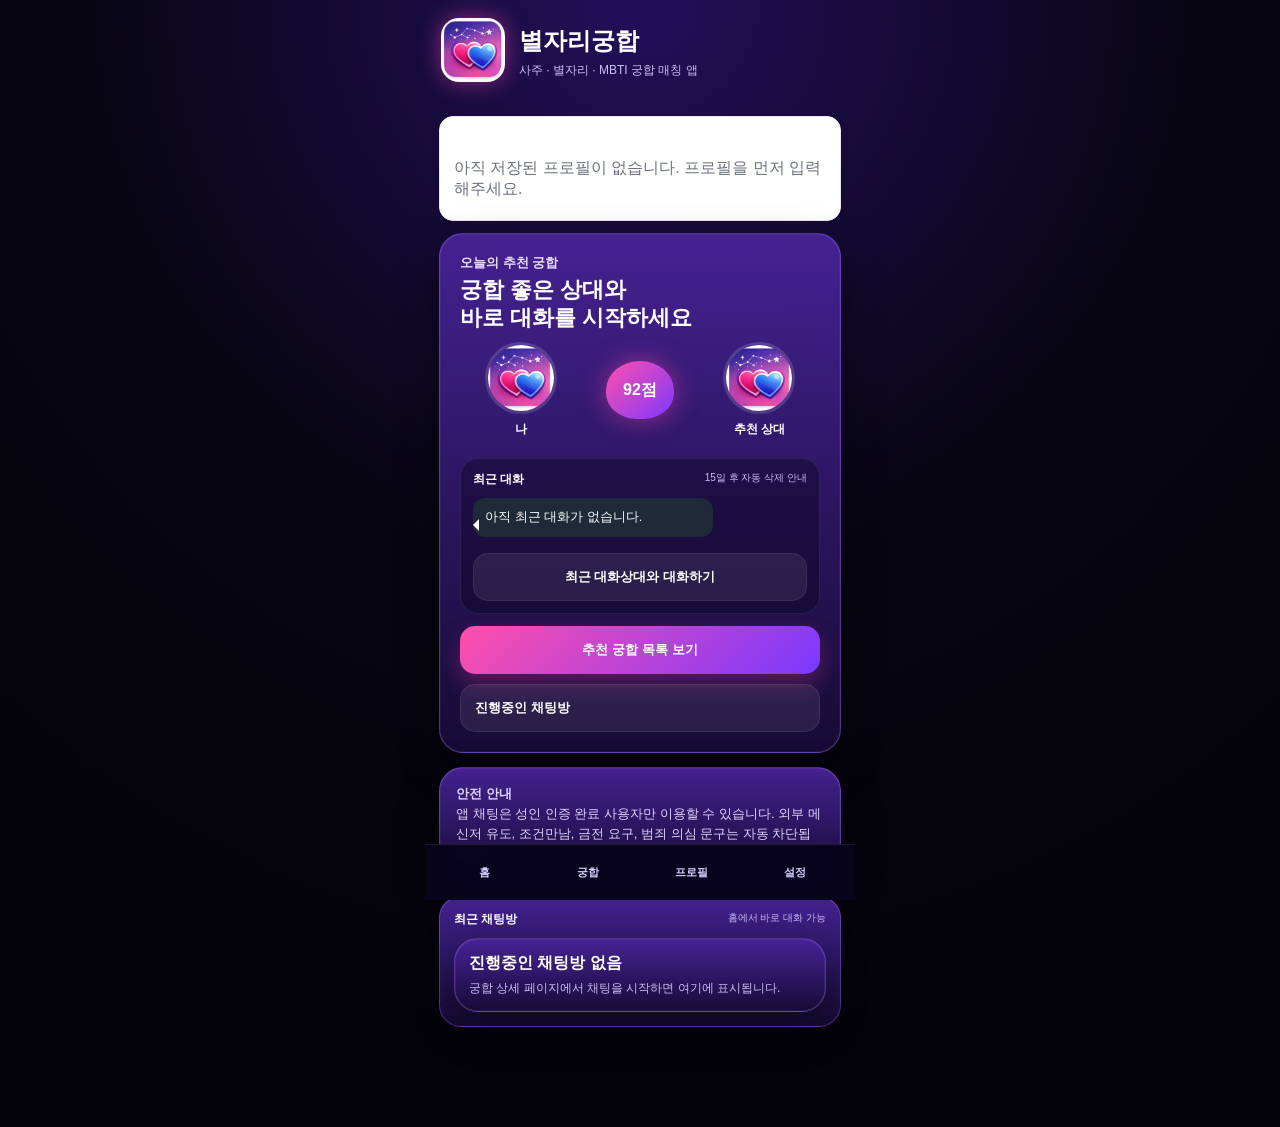
==== index.html @ fe4f505b "Update index.html" ====
<!DOCTYPE html>
<html lang="ko">
<head>
  <meta charset="UTF-8" />
  <meta name="viewport" content="width=device-width, initial-scale=1, viewport-fit=cover" />
  <title>별자리궁합 · 사주팔자궁합 · MBTI 궁합 매칭앱</title>
  <link rel="stylesheet" href="./style.css" />
</head>

<body>
  <div id="app">

    <!-- 01. 상단 -->
    <header class="app-header">
      <div class="brand-row">
        <div class="app-icon">
          <img src="./assets/app-icon.png" alt="앱 아이콘" />
        </div>
        <div>
          <h1>별자리궁합</h1>
          <p>사주 · 별자리 · MBTI 궁합 매칭 앱</p>
        </div>
      </div>
    </header>

    <!-- 02. 홈 화면 -->
<main class="screen active" id="screen-home">
  <section class="home-card home-chat-combo">
    <div class="home-title-row">
      <div>
        <p class="mini-title left">오늘의 추천 궁합</p>
        <h2>궁합 좋은 상대와<br>바로 대화를 시작하세요</h2>
      </div>
     
    </div>

    <div class="best-match">
      <div class="profile-small">
        <img src="./assets/profile-man.png" alt="내 프로필" />
        <span>나</span>
      </div>
      <div class="heart-score"><span>92점</span></div>
      <div class="profile-small">
        <img src="./assets/profile-woman.png" alt="상대 프로필" />
        <span>추천 상대</span>
      </div>
    </div>

<div class="home-quick-chat">
  <div class="chat-preview-head">
    <strong>최근 대화</strong>
    <span>15일 후 자동 삭제 안내</span>
  </div>

  <div id="homeRecentChat">
    <div class="chat-bubble other">아직 최근 대화가 없습니다.</div>
  </div>

  <button class="sub-btn" onclick="openRecentChatFromHome()">
    최근 대화상대와 대화하기
  </button>
</div>

    <button class="primary-btn" onclick="goScreen('matches')">추천 궁합 목록 보기</button>
    <button class="sub-btn" onclick="goScreen('chatList')">진행중인 채팅방</button>
  </section>

  <section class="notice-card">
    <strong>안전 안내</strong>
    <p>
      앱 채팅은 성인 인증 완료 사용자만 이용할 수 있습니다.
      외부 메신저 유도, 조건만남, 금전 요구, 범죄 의심 문구는 자동 차단됩니다.
    </p>
  </section>
<section class="home-chat-list">
  <div class="chat-preview-head">
    <strong>최근 채팅방</strong>
    <span>홈에서 바로 대화 가능</span>
  </div>

  <div id="homeChatRoomList">
    <div class="match-card">
      <h3>진행중인 채팅방 없음</h3>
      <p>궁합 상세 페이지에서 채팅을 시작하면 여기에 표시됩니다.</p>
    </div>
  </div>
</section>
</main>

    <!-- 03. 추천 궁합 목록 -->
    <main class="screen" id="screen-matches">
      <div class="screen-title">
        <h2>추천 궁합 목록</h2>
        <p>50점 이상만 프로필 열람 및 채팅 연결이 가능합니다.</p>
      </div>

      <div class="filter-tabs">
        <button class="tab active">전체</button>
        <button class="tab">50점 이상</button>
        <button class="tab">접속중</button>
      </div>

      <section id="matchList" class="match-list"></section>
    </main>

    <!-- 04. 궁합 상세 -->
    <main class="screen" id="screen-detail">
      <div class="detail-top">
        <button class="back-btn" onclick="goScreen('matches')">‹</button>
        <h2>궁합 상세 페이지</h2>
      </div>

      <section class="detail-card">
        <div class="detail-users">
          <div>
            <img src="./assets/profile-man.png" alt="나" />
            <span>나</span>
          </div>

          <div class="big-heart">
            <strong id="detailTotalScore">82점</strong>
          </div>

          <div>
            <img src="./assets/profile-woman.png" alt="상대" />
            <span id="detailPartnerName">지우</span>
          </div>
        </div>

        <div class="score-box">
          <h3>종합 궁합 점수</h3>
          <p><strong id="detailGrade">좋은 궁합</strong></p>
          <p id="detailReason">
            사주, MBTI, 별자리 궁합을 종합하여 계산한 결과입니다.
          </p>
        </div>

        <div class="score-bars">
  <div class="bar-item">
    <div class="bar-label">사주 궁합</div>
    <div class="bar-bg">
      <div id="barSaju" class="bar-fill"></div>
    </div>
    <div id="detailSajuScore" class="bar-score"></div>
  </div>

  <div class="bar-item">
    <div class="bar-label">MBTI 궁합</div>
    <div class="bar-bg">
      <div id="barMbti" class="bar-fill"></div>
    </div>
    <div id="detailMbtiScore" class="bar-score"></div>
  </div>

  <div class="bar-item">
    <div class="bar-label">별자리 궁합</div>
    <div class="bar-bg">
      <div id="barStar" class="bar-fill"></div>
    </div>
    <div id="detailStarScore" class="bar-score"></div>
  </div>
</div>

        <div class="analysis-card">
          <h3>사주 세부 흐름</h3>
          <p id="detailSajuText">
            년지, 월지, 일지, 시지 기준으로 인생 구간별 궁합 흐름을 보여줍니다.
          </p>
        </div>

        <div class="analysis-card">
          <h3>MBTI 궁합 설명</h3>
          <p id="detailMbtiText">
            성향 차이와 대화 방식, 감정 표현 방식의 조화를 기준으로 설명합니다.
          </p>
        </div>

        <div class="analysis-card">
          <h3>별자리 궁합 설명</h3>
          <p id="detailStarText">
            감정 흐름, 관계 속도, 끌림과 안정감을 기준으로 설명합니다.
          </p>
        </div>

        <button class="primary-btn" id="detailChatBtn" onclick="openChatFromDetail()">
          채팅 시작하기
        </button>
      </section>
    </main>

    <!-- 05. 채팅방 리스트 -->
    <main class="screen" id="screen-chatList">
      <div class="screen-title">
        <h2>진행중인 채팅방</h2>
        <p>채팅 내용은 일정 기간 후 자동 삭제됩니다.</p>
      </div>

      <section id="chatRoomList" class="chat-room-list"></section>
    </main>

    <!-- 06. 채팅 화면 -->
    <main class="screen" id="screen-chat">
      <div class="chat-header">
        <button class="back-btn" onclick="goScreen('chatList')">‹</button>
        <div>
          <h2 id="chatPartnerName">상대</h2>
          <p>채팅 내용은 15일 후 자동 삭제될 수 있습니다.</p>
        </div>
      </div>

      <section class="chat-warning">
        외부 메신저 유도, 조건만남, 금전 요구, 연락처 교환 유도 문구는 차단될 수 있습니다.
      </section>

      <section id="chatMessages" class="chat-messages"></section>

      <div class="chat-input-box">
        <input id="chatInput" type="text" placeholder="메시지를 입력하세요" />
        <button onclick="sendMessage()">전송</button>
      </div>
    </main>

    <!-- 07. 프로필 -->
    <main class="screen" id="screen-profile">
      <div class="screen-title">
        <h2>프로필 입력</h2>
        <p>생년월일시는 외부에 공개되지 않고 궁합 계산에만 사용됩니다.</p>
      </div>

      <section class="form-card">
        <label>프로필 이미지</label>
        <input type="file" accept="image/*" id="profileImage" />

        <label>닉네임</label>
        <input id="nickname" type="text" placeholder="닉네임" />

        <label>성별</label>
        <select id="gender">
          <option value="">선택</option>
          <option value="male">남성</option>
          <option value="female">여성</option>
        </select>

        <label>생년월일시</label>
        <div class="grid-4">
          <input id="birthYear" type="number" placeholder="연도" />
          <input id="birthMonth" type="number" placeholder="월" />
          <input id="birthDay" type="number" placeholder="일" />
          <input id="birthHour" type="number" placeholder="시" />
        </div>

        <label>MBTI</label>
        <select id="mbti">
          <option value="">선택</option>
          <option>INTJ</option><option>INTP</option><option>ENTJ</option><option>ENTP</option>
          <option>INFJ</option><option>INFP</option><option>ENFJ</option><option>ENFP</option>
          <option>ISTJ</option><option>ISFJ</option><option>ESTJ</option><option>ESFJ</option>
          <option>ISTP</option><option>ISFP</option><option>ESTP</option><option>ESFP</option>
        </select>

        <label>지역</label>
        <select id="region">
          <option value="">선택</option>
          <option>서울특별시</option>
          <option>부산광역시</option>
          <option>대구광역시</option>
          <option>인천광역시</option>
          <option>광주광역시</option>
          <option>대전광역시</option>
          <option>울산광역시</option>
          <option>세종특별자치시</option>
          <option>경기도</option>
          <option>강원특별자치도</option>
          <option>충청북도</option>
          <option>충청남도</option>
          <option>전라북도</option>
          <option>전라남도</option>
          <option>경상북도</option>
          <option>경상남도</option>
          <option>제주특별자치도</option>
        </select>

        <label>키 / 직업 / 학력 / 연봉</label>
        <div class="grid-2">
          <input id="height" type="text" placeholder="키" />
          <input id="job" type="text" placeholder="직업" />
          <input id="education" type="text" placeholder="학력" />
          <input id="income" type="text" placeholder="연봉" />
        </div>

        <label>체형 / 스타일 / 주량 / 흡연</label>
        <div class="grid-2">
          <input id="bodyType" type="text" placeholder="체형" />
          <input id="styleType" type="text" placeholder="스타일" />
          <input id="drink" type="text" placeholder="주량" />
          <input id="smoke" type="text" placeholder="흡연유무" />
        </div>

        <label>자기소개</label>
        <textarea id="intro" placeholder="자신을 표현할 수 있는 소개글"></textarea>

        <label>선호하는 체형/스타일</label>
        <textarea id="preference" placeholder="선호하는 상대 스타일"></textarea>

        <button class="primary-btn" onclick="saveProfile()">프로필 저장</button>
      </section>
    </main>

    <!-- 08. 웹 연동 -->
    <main class="screen" id="screen-webLink">
      <div class="screen-title">
        <h2>웹 궁합 서비스</h2>
        <p>웹에서는 채팅 없이 재미용 궁합 확인만 제공합니다.</p>
      </div>

      <section class="notice-card">
        <p>
          웹페이지는 전 연령이 이용 가능한 재미용 궁합 서비스로 운영하고,
          앱은 성인 인증 후 채팅 가능한 매칭 서비스로 분리합니다.
        </p>

        <button class="primary-btn" onclick="openWebService()">
          웹 궁합 페이지 열기
        </button>
      </section>
    </main>

    <!-- 09. 설정 -->
    <main class="screen" id="screen-settings">
      <div class="screen-title">
        <h2>설정</h2>
        <p>알림, 약관, 신고, 계정 관리를 확인합니다.</p>
      </div>

      <section class="setting-list">
        <button onclick="toggleAlarmSetting()">실시간 채팅 알림 설정</button>
        <button onclick="openTextModal('terms')">이용약관</button>
        <button onclick="openTextModal('privacy')">개인정보처리방침</button>
        <button onclick="openTextModal('ugc')">UGC 이용약관</button>
        <button onclick="openTextModal('report')">신고/차단 정책</button>
        <button onclick="openTextModal('delete')">계정 삭제 안내</button>
        <button onclick="openTextModal('contact')">문의하기</button>

        <button class="hidden-admin-entry" onclick="openAdminGate()">
          앱 정보
        </button>
      </section>
    </main>

    <!-- 10. 관리자 -->
    <main class="screen" id="screen-admin">
      <div class="screen-title">
        <h2>관리자 통계</h2>
        <p>일반 사용자에게는 숨겨진 관리자 화면입니다.</p>
      </div>

<section class="admin-grid">
  <div><span>오늘 가입자</span><strong id="adminTodayUsers">0명</strong></div>
  <div><span>전체 가입자</span><strong id="adminTotalUsers">0명</strong></div>
  <div><span>10대</span><strong id="adminAge10">0명</strong></div>
  <div><span>20대</span><strong id="adminAge20">0명</strong></div>
  <div><span>30대</span><strong id="adminAge30">0명</strong></div>
  <div><span>40대</span><strong id="adminAge40">0명</strong></div>
  <div><span>50대 이상</span><strong id="adminAge50">0명</strong></div>
  <div><span>현재 접속자</span><strong id="adminOnlineUsers">0명</strong></div>
</section>

<section class="admin-chat-stats">
  <h3>시간대별 채팅 데이터</h3>
  <div id="adminChatHourly"></div>
</section>
    </main>

    <!-- 11. 하단 메뉴 -->
<nav class="bottom-nav">
  <button onclick="goScreen('home')">홈</button>
  <button onclick="goScreen('matches')">궁합</button>
  <button onclick="goScreen('profile')">프로필</button>
  <button onclick="goScreen('settings')">설정</button>
</nav>

    <!-- 12. 공통 모달 -->
    <div class="modal" id="textModal">
      <div class="modal-box">
        <button class="modal-close" onclick="closeTextModal()">닫기</button>
        <h2 id="modalTitle"></h2>
        <div id="modalBody"></div>
      </div>
    </div>

  </div>

  <script src="./script-1.js"></script>
  <script src="./script-2.js"></script>
  <script src="./script-3.js"></script>

  <!-- =========================================================
1차 통합 수정 패치
- 프로필 저장 유지
- 홈 프로필 바로가기
- 이미지 3~5장 등록
- 스타일/체형 통합
- 닉네임 6글자 제한
- 채팅창 가독성 개선
========================================================= -->

<style>
/* 1차 패치: 채팅창 가독성 개선 */
.chat-box,
.chat-room,
#chatBox,
#chatMessages {
  background: #111827 !important;
  color: #f9fafb !important;
}

.chat-message,
.message,
.bubble,
.chat-bubble {
  background: #1f2937 !important;
  color: #f9fafb !important;
  border-radius: 12px !important;
  padding: 10px 12px !important;
  margin: 6px 0 !important;
}

.chat-input,
#chatInput,
input[type="text"],
textarea {
  background: #ffffff;
  color: #111827;
}

/* 1차 패치: 홈 프로필 카드 */
#myProfileShortcut {
  margin: 12px 0;
  padding: 14px;
  border-radius: 14px;
  background: #fff;
  border: 1px solid #e5e7eb;
  box-shadow: 0 2px 8px rgba(0,0,0,0.06);
}

#myProfileShortcut strong {
  font-size: 16px;
}

.profile-preview-images {
  display: flex;
  gap: 6px;
  flex-wrap: wrap;
  margin-top: 8px;
}

.profile-preview-images img {
  width: 64px;
  height: 64px;
  object-fit: cover;
  border-radius: 10px;
  border: 1px solid #ddd;
}
</style>

<script>
/* =========================================================
1차 통합 수정 스크립트
========================================================= */

(function () {
  const PROFILE_KEY = "userProfile_v1";

  const styleOptions = [
    "늘씬형",
    "글래머형",
    "통통형",
    "마른형",
    "근육형",
    "보통형"
  ];

  function $(id) {
    return document.getElementById(id);
  }

  function getValue(id) {
    const el = $(id);
    return el ? el.value.trim() : "";
  }

  function setValue(id, value) {
    const el = $(id);
    if (el) el.value = value || "";
  }

  function ensureNicknameLimit() {
    const nickname = $("nickname");
    if (!nickname) return;

    nickname.setAttribute("maxlength", "6");
    nickname.placeholder = "닉네임 6글자";

    nickname.addEventListener("input", function () {
      if (nickname.value.length > 6) {
        nickname.value = nickname.value.slice(0, 6);
      }
    });
  }

  function ensureStyleBodyUnified() {
    let styleEl = $("style");

    if (!styleEl) {
      styleEl = document.createElement("select");
      styleEl.id = "style";
      styleEl.name = "style";

      const profileArea =
        $("profileForm") ||
        $("screen-profile") ||
        document.querySelector(".profile-form") ||
        document.body;

      const wrapper = document.createElement("div");
      wrapper.innerHTML = "<label>스타일/체형</label>";
      wrapper.appendChild(styleEl);
      profileArea.appendChild(wrapper);
    }

    styleEl.innerHTML = `<option value="">스타일/체형 선택</option>` +
      styleOptions.map(v => `<option value="${v}">${v}</option>`).join("");

    const bodyType = $("bodyType");
    if (bodyType) {
      bodyType.closest("div")?.remove();
    }
  }

  function ensureImageUploader() {
    if ($("profileImages")) return;

    const profileArea =
      $("profileForm") ||
      $("screen-profile") ||
      document.querySelector(".profile-form") ||
      document.body;

    const box = document.createElement("div");
    box.style.marginTop = "12px";
    box.innerHTML = `
      <label style="display:block;margin-bottom:6px;font-weight:600;">
        프로필 이미지 등록
      </label>
      <input type="file" id="profileImages" accept="image/*" multiple>
      <p style="font-size:12px;color:#6b7280;margin:6px 0;">
        프로필 이미지는 3장 이상 5장 이하로 등록할 수 있습니다.
      </p>
      <div id="profileImagePreview" class="profile-preview-images"></div>
    `;

    profileArea.appendChild(box);

    $("profileImages").addEventListener("change", handleImageUpload);
  }

  function handleImageUpload(e) {
    const files = Array.from(e.target.files || []);

    if (files.length < 3 || files.length > 5) {
      alert("프로필 이미지는 3장 이상 5장 이하로 등록해야 합니다.");
      e.target.value = "";
      return;
    }

    const readers = files.map(file => {
      return new Promise(resolve => {
        const reader = new FileReader();
        reader.onload = ev => resolve(ev.target.result);
        reader.readAsDataURL(file);
      });
    });

    Promise.all(readers).then(images => {
      const profile = loadProfileData();
      profile.images = images;
      saveProfileData(profile);
      renderImagePreview(images);
      renderMyProfileShortcut();
    });
  }

  function renderImagePreview(images) {
    const preview = $("profileImagePreview");
    if (!preview) return;

    preview.innerHTML = "";

    (images || []).forEach(src => {
      const img = document.createElement("img");
      img.src = src;
      preview.appendChild(img);
    });
  }

  function loadProfileData() {
    try {
      return JSON.parse(localStorage.getItem(PROFILE_KEY)) || {};
    } catch {
      return {};
    }
  }

  function saveProfileData(profile) {
    localStorage.setItem(PROFILE_KEY, JSON.stringify(profile));
  }

  window.saveProfile = function () {
    const oldProfile = loadProfileData();

    const profile = {
      ...oldProfile,
      nickname: getValue("nickname"),
      mbti: getValue("mbti"),
      region: getValue("region"),
      gender: getValue("gender"),
      birthDate: getValue("birthDate"),
      birthTime: getValue("birthTime"),
      style: getValue("style"),
      intro: getValue("intro"),
      job: getValue("job"),
      education: getValue("education"),
      income: getValue("income")
    };

    if (profile.nickname.length > 6) {
      alert("닉네임은 6글자 이하로 입력해주세요.");
      return;
    }

    saveProfileData(profile);
    renderMyProfileShortcut();

    alert("프로필이 저장되었습니다.");
  };

  window.loadProfile = function () {
    const profile = loadProfileData();

    setValue("nickname", profile.nickname);
    setValue("mbti", profile.mbti);
    setValue("region", profile.region);
    setValue("gender", profile.gender);
    setValue("birthDate", profile.birthDate);
    setValue("birthTime", profile.birthTime);
    setValue("style", profile.style);
    setValue("intro", profile.intro);
    setValue("job", profile.job);
    setValue("education", profile.education);
    setValue("income", profile.income);

    renderImagePreview(profile.images || []);
    renderMyProfileShortcut();
  };

  function ensureSaveButton() {
    const existing =
      document.querySelector("[onclick='saveProfile()']") ||
      $("saveProfileBtn");

    if (existing) {
      existing.onclick = window.saveProfile;
      return;
    }

    const profileArea =
      $("profileForm") ||
      $("screen-profile") ||
      document.querySelector(".profile-form");

    if (!profileArea) return;

    const btn = document.createElement("button");
    btn.id = "saveProfileBtn";
    btn.type = "button";
    btn.innerText = "프로필 저장";
    btn.onclick = window.saveProfile;
    btn.style.marginTop = "12px";
    btn.style.width = "100%";
    btn.style.padding = "12px";
    btn.style.borderRadius = "12px";
    btn.style.border = "0";
    btn.style.background = "#111827";
    btn.style.color = "#fff";
    btn.style.fontWeight = "700";

    profileArea.appendChild(btn);
  }

  function ensureHomeShortcut() {
    if ($("myProfileShortcut")) return;

    const home =
      $("screen-home") ||
      $("home") ||
      document.querySelector(".home") ||
      document.body;

    const box = document.createElement("div");
    box.id = "myProfileShortcut";

    home.prepend(box);
  }

  function renderMyProfileShortcut() {
    const box = $("myProfileShortcut");
    if (!box) return;

    const profile = loadProfileData();

    if (!profile.nickname) {
      box.innerHTML = `
        <strong>내 프로필</strong>
        <p style="margin:6px 0;color:#6b7280;">
          아직 저장된 프로필이 없습니다. 프로필을 먼저 입력해주세요.
        </p>
      `;
      return;
    }

    const imgs = (profile.images || []).slice(0, 5).map(src => {
      return `<img src="${src}" alt="프로필 이미지">`;
    }).join("");

    box.innerHTML = `
      <strong>내 프로필 바로가기</strong>
      <div style="margin-top:8px;">
        <b>${profile.nickname}</b><br>
        ${profile.mbti || "MBTI 미입력"} / ${profile.region || "지역 미입력"}<br>
        ${profile.style || "스타일/체형 미입력"}
      </div>
      <div class="profile-preview-images">${imgs}</div>
      <button type="button" onclick="showScreen && showScreen('profile')" 
        style="margin-top:10px;width:100%;padding:10px;border-radius:10px;border:1px solid #ddd;background:#f9fafb;">
        프로필 수정하기
      </button>
    `;
  }

  function patchChatStyle() {
    const chatInputs = document.querySelectorAll("input, textarea");
    chatInputs.forEach(el => {
      if (
        el.id?.toLowerCase().includes("chat") ||
        el.className?.toString().toLowerCase().includes("chat")
      ) {
        el.style.background = "#ffffff";
        el.style.color = "#111827";
      }
    });
  }

  function initFirstPatch() {
    ensureNicknameLimit();
    ensureStyleBodyUnified();
    ensureImageUploader();
    ensureSaveButton();
    ensureHomeShortcut();
    window.loadProfile();
    patchChatStyle();
  }

  if (document.readyState === "loading") {
    document.addEventListener("DOMContentLoaded", initFirstPatch);
  } else {
    initFirstPatch();
  }
})();
</script>
  
</body>
</html>
---- style.css ----
*{box-sizing:border-box}
body{
  margin:0;
  font-family:-apple-system,BlinkMacSystemFont,"Noto Sans KR","Segoe UI",sans-serif;
  background:radial-gradient(circle at top,#22105a 0,#070510 45%,#030308 100%);
  color:#fff;
  padding-bottom:86px;
}
.screen{display:none;padding:14px;max-width:430px;margin:0 auto}
.screen.active{display:block}
.app-header{max-width:430px;margin:0 auto;padding:18px 16px 4px}
.brand-row{display:flex;align-items:center;gap:14px}
.app-icon img{width:64px;height:64px;border-radius:18px;box-shadow:0 0 22px rgba(238,62,176,.55)}
h1,h2,h3,p{margin:0}
.app-header h1{font-size:24px;font-weight:900}
.app-header p,.screen-title p{font-size:12px;color:#c9bdf5;margin-top:5px}
.home-card,.detail-card,.form-card,.notice-card,.setting-list,.admin-grid div,.match-card{
  background:linear-gradient(180deg,rgba(72,35,151,.95),rgba(22,12,55,.96));
  border:1px solid rgba(173,113,255,.38);
  border-radius:24px;
  box-shadow:0 16px 40px rgba(0,0,0,.45),inset 0 0 0 1px rgba(255,255,255,.04);
}
.home-card{padding:20px;margin-top:12px}
.mini-title{text-align:center;color:#e9ddff;font-weight:800;font-size:13px;margin-bottom:16px}
.best-match{display:flex;align-items:center;justify-content:space-around;margin:10px 0 20px}
.profile-small{display:flex;flex-direction:column;align-items:center;gap:7px;font-size:12px;font-weight:800}
.profile-small img,.detail-users img{width:72px;height:72px;object-fit:cover;border-radius:50%;border:3px solid rgba(255,255,255,.15)}
.heart-score{
  width:68px;height:58px;border-radius:50% 50% 45% 45%;
  background:linear-gradient(135deg,#ff4fab,#7d39ff);
  display:flex;align-items:center;justify-content:center;
  font-weight:900;box-shadow:0 0 25px rgba(255,66,170,.5)
}
.primary-btn,.sub-btn,.tab,.setting-list button,.match-card button,.chat-input-box button{
  border:0;color:#fff;font-weight:900;cursor:pointer
}
.primary-btn{
  width:100%;padding:15px;border-radius:15px;
  background:linear-gradient(135deg,#ff4fab,#7a39ff);
  margin-top:12px;box-shadow:0 10px 24px rgba(255,62,160,.28)
}
.sub-btn{
  width:100%;padding:14px;border-radius:15px;
  background:rgba(255,255,255,.08);border:1px solid rgba(255,255,255,.08);
  margin-top:10px;text-align:left
}
.notice-card{padding:16px;margin-top:14px;font-size:13px;line-height:1.55;color:#ddd4ff}
.screen-title{padding:8px 2px 12px}
.screen-title h2,.detail-top h2,.chat-header h2{font-size:18px;font-weight:900}
.filter-tabs{display:flex;gap:8px;margin:4px 0 12px}
.tab{padding:10px 14px;border-radius:999px;background:rgba(255,255,255,.08)}
.tab.active{background:linear-gradient(135deg,#7d39ff,#ff4fab)}
.match-list,.chat-room-list{display:grid;gap:12px}
.match-card{padding:14px;position:relative;overflow:hidden}
.match-card h3{font-size:16px;margin-bottom:6px}
.match-card p{font-size:12px;color:#cbbdf7;margin-top:4px}
.score{color:#ffe15f!important;font-size:15px!important;font-weight:900!important}
.match-card button{
  margin-top:10px;padding:10px 13px;border-radius:12px;
  background:linear-gradient(135deg,#ff4fab,#7d39ff)
}
.match-card button:disabled{background:#33264c;color:#9082b8}
.detail-top,.chat-header{display:flex;align-items:center;gap:10px;margin:8px 0 12px}
.back-btn{
  width:38px;height:38px;border-radius:12px;border:1px solid rgba(255,255,255,.12);
  background:rgba(255,255,255,.06);color:#fff;font-size:28px
}
.detail-card{padding:16px}
.detail-users{display:flex;align-items:center;justify-content:space-around;text-align:center;font-size:12px;font-weight:800}
.big-heart{
  min-width:74px;height:68px;border-radius:22px;
  background:linear-gradient(135deg,#ff4fab,#7d39ff);
  display:flex;align-items:center;justify-content:center
}
.score-box,.analysis-card{
  margin-top:14px;padding:14px;border-radius:18px;
  background:rgba(7,6,24,.46);border:1px solid rgba(255,255,255,.07);
  line-height:1.55
}
.score-box h3,.analysis-card h3{font-size:14px;margin-bottom:8px}
.score-box p,.analysis-card p{font-size:13px;color:#ddd4ff;white-space:pre-line}
.score-list{margin-top:14px;display:grid;gap:8px}
.score-list div{
  display:flex;justify-content:space-between;align-items:center;
  padding:12px;border-radius:14px;background:rgba(255,255,255,.07)
}
.score-list span{font-size:12px;color:#d8cffb}
.score-list strong{color:#ff66bd}
.form-card{padding:16px}
.form-card label{display:block;font-size:12px;font-weight:900;color:#e8dcff;margin:12px 0 6px}
.form-card input,.form-card select,.form-card textarea{
  width:100%;padding:13px;border-radius:13px;border:1px solid rgba(255,255,255,.1);
  background:#fff;color:#111;outline:none
}
.form-card textarea{min-height:88px;resize:vertical}
.grid-2{display:grid;grid-template-columns:1fr 1fr;gap:8px}
.grid-4{display:grid;grid-template-columns:repeat(4,1fr);gap:6px}
.chat-warning{
  padding:12px;border-radius:16px;background:rgba(255,78,157,.12);
  border:1px solid rgba(255,78,157,.28);font-size:12px;color:#ffd7ec;line-height:1.45
}
.chat-messages{height:56vh;overflow:auto;padding:12px 0}
.chat-bubble{max-width:72%;padding:11px 13px;border-radius:16px;margin:8px 0;font-size:13px;line-height:1.45}
.me{margin-left:auto;background:linear-gradient(135deg,#2e7cff,#7d39ff)}
.other{background:#fff;color:#222}
.chat-input-box{
  position:fixed;left:50%;transform:translateX(-50%);bottom:76px;
  width:100%;max-width:430px;display:flex;gap:8px;padding:10px 14px;
  background:rgba(7,5,18,.9);backdrop-filter:blur(12px)
}
.chat-input-box input{flex:1;padding:13px;border:0;border-radius:14px;background:#fff;color:#111}
.chat-input-box button{padding:0 15px;border-radius:14px;background:linear-gradient(135deg,#ff4fab,#7d39ff)}
.setting-list{padding:10px;display:grid;gap:8px;background:#fff;color:#111}
.setting-list button{
  text-align:left;padding:15px;border-radius:13px;background:#f6f4fb;color:#333;border:1px solid #eee
}
.hidden-admin-entry{color:#999!important}
.admin-grid{display:grid;grid-template-columns:1fr 1fr;gap:10px}
.admin-grid div{padding:16px;background:#fff;color:#111;border-color:#eee;box-shadow:none}
.admin-grid span{display:block;font-size:12px;color:#666}
.admin-grid strong{font-size:20px}
.bottom-nav{
  position:fixed;left:50%;transform:translateX(-50%);bottom:0;z-index:50;
  width:100%;max-width:430px;display:grid;grid-template-columns:repeat(4,1fr);
  padding:10px 8px calc(10px + env(safe-area-inset-bottom));
  background:rgba(9,5,29,.95);border-top:1px solid rgba(255,255,255,.09);
  backdrop-filter:blur(16px)
}
.bottom-nav button{
  background:transparent;border:0;color:#d8cdfc;font-size:11px;font-weight:900;padding:10px 2px;border-radius:14px
}
.bottom-nav button:active{background:rgba(255,255,255,.08)}
.modal{display:none;position:fixed;inset:0;z-index:99;background:rgba(0,0,0,.72);padding:18px}
.modal-box{
  max-width:430px;margin:50px auto;background:#fff;color:#222;border-radius:22px;padding:20px;
  max-height:80vh;overflow:auto
}
.modal-close{float:right;border:0;background:#eee;border-radius:10px;padding:8px 12px}
#modalTitle{font-size:18px;margin:10px 0}
#modalBody{font-size:13px;line-height:1.7}
.match-row{
  display:flex;
  align-items:center;
  gap:12px;
}
.match-img{
  width:64px;
  height:64px;
  border-radius:18px;
  object-fit:cover;
  border:2px solid rgba(255,255,255,.15);
}
.match-info{
  flex:1;
  min-width:0;
}
.match-name-line{
  display:flex;
  align-items:center;
  gap:6px;
}
.match-name-line h3{
  margin:0;
}
.online-dot{
  font-size:10px;
  padding:4px 7px;
  border-radius:999px;
  background:rgba(43,255,148,.13);
  color:#46ff9e;
  font-weight:900;
}
.match-score{
  min-width:48px;
  height:48px;
  border-radius:16px;
  background:rgba(255,255,255,.08);
  display:flex;
  flex-direction:column;
  align-items:center;
  justify-content:center;
}
.match-score strong{
  color:#ffe15f;
  font-size:18px;
  line-height:1;
}
.match-score span{
  color:#e5d8ff;
  font-size:10px;
}
.match-stars{
  margin-top:10px;
  color:#ffe15f;
  letter-spacing:2px;
  font-size:15px;
}

.chat-bubble{
  position:relative;
}

.chat-bubble.me::after{
  content:"";
  position:absolute;
  right:-6px;
  bottom:6px;
  border:6px solid transparent;
  border-left-color:#7d39ff;
}

.chat-bubble.other::after{
  content:"";
  position:absolute;
  left:-6px;
  bottom:6px;
  border:6px solid transparent;
  border-right-color:#fff;
}

.score-bars{
  margin-top:14px;
  display:grid;
  gap:12px;
}
.bar-item{
  display:flex;
  flex-direction:column;
  gap:6px;
}
.bar-label{
  font-size:12px;
  color:#d8cffb;
}
.bar-bg{
  width:100%;
  height:10px;
  background:rgba(255,255,255,.1);
  border-radius:999px;
  overflow:hidden;
}
.bar-fill{
  height:100%;
  width:0%;
  background:linear-gradient(90deg,#ff4fab,#7d39ff);
  border-radius:999px;
  transition:0.6s;
}
.bar-score{
  font-size:12px;
  color:#fff;
  text-align:right;
}

.grade-badge{
  font-size:10px;
  padding:6px 8px;
  border-radius:999px;
  font-weight:900;
  white-space:nowrap;
}
.grade-best{
  background:rgba(255,225,95,.16);
  color:#ffe15f;
}
.grade-good{
  background:rgba(70,255,158,.14);
  color:#46ff9e;
}
.grade-normal{
  background:rgba(255,150,70,.14);
  color:#ffb06b;
}
.grade-low{
  background:rgba(255,255,255,.08);
  color:#aaa;
}

.home-chat-combo h2{
  font-size:22px;
  line-height:1.28;
  font-weight:900;
  margin-top:4px;
}
.home-title-row{
  display:flex;
  align-items:flex-start;
  justify-content:space-between;
  gap:10px;
}
.mini-title.left{
  text-align:left;
  margin-bottom:4px;
}
.version-pill{
  padding:7px 10px;
  border-radius:999px;
  background:rgba(255,255,255,.1);
  color:#e5d8ff;
  font-size:11px;
  font-weight:900;
}
.home-quick-chat{
  margin-top:12px;
  padding:12px;
  border-radius:18px;
  background:rgba(6,4,24,.38);
  border:1px solid rgba(255,255,255,.08);
}
.chat-preview-head{
  display:flex;
  justify-content:space-between;
  gap:8px;
  margin-bottom:10px;
  font-size:12px;
}
.chat-preview-head span{
  color:#cbbdf7;
  font-size:10px;
}
#screen-matches{
  height:calc(100vh - 86px);
  overflow:hidden;
}
#matchList{
  max-height:calc(100vh - 190px);
  overflow-y:auto;
  padding-right:3px;
}
#matchList::-webkit-scrollbar{
  width:5px;
}
#matchList::-webkit-scrollbar-thumb{
  background:rgba(255,255,255,.25);
  border-radius:999px;
}
.bot-badge{
  font-size:9px;
  padding:4px 6px;
  border-radius:999px;
  background:rgba(255,79,171,.18);
  color:#ff9ed6;
  font-weight:900;
  border:1px solid rgba(255,79,171,.35);
}

.recent-chat-card{
  padding:12px;
  border-radius:16px;
  background:rgba(255,255,255,.07);
  border:1px solid rgba(255,255,255,.08);
  cursor:pointer;
}
.home-quick-chat .sub-btn{
  text-align:center;
  margin-top:10px;
}

.chat-time{
  font-size:10px;
  opacity:.6;
  margin-top:4px;
  text-align:right;
}

.home-chat-list{
  margin-top:14px;
  padding:14px;
  border-radius:22px;
  background:linear-gradient(180deg,rgba(72,35,151,.95),rgba(22,12,55,.96));
  border:1px solid rgba(173,113,255,.38);
}

.admin-chat-stats{
  margin-top:14px;
  padding:16px;
  border-radius:22px;
  background:#fff;
  color:#111;
}
.admin-chat-stats h3{
  margin:0 0 12px;
  font-size:15px;
}
.hour-row{
  display:grid;
  grid-template-columns:40px 1fr 42px;
  align-items:center;
  gap:8px;
  margin:8px 0;
  font-size:12px;
}
.hour-bar-bg{
  height:9px;
  background:#eee;
  border-radius:999px;
  overflow:hidden;
}
.hour-bar-fill{
  height:100%;
  background:linear-gradient(90deg,#ff4fab,#7d39ff);
}
.hour-row strong{
  text-align:right;
}
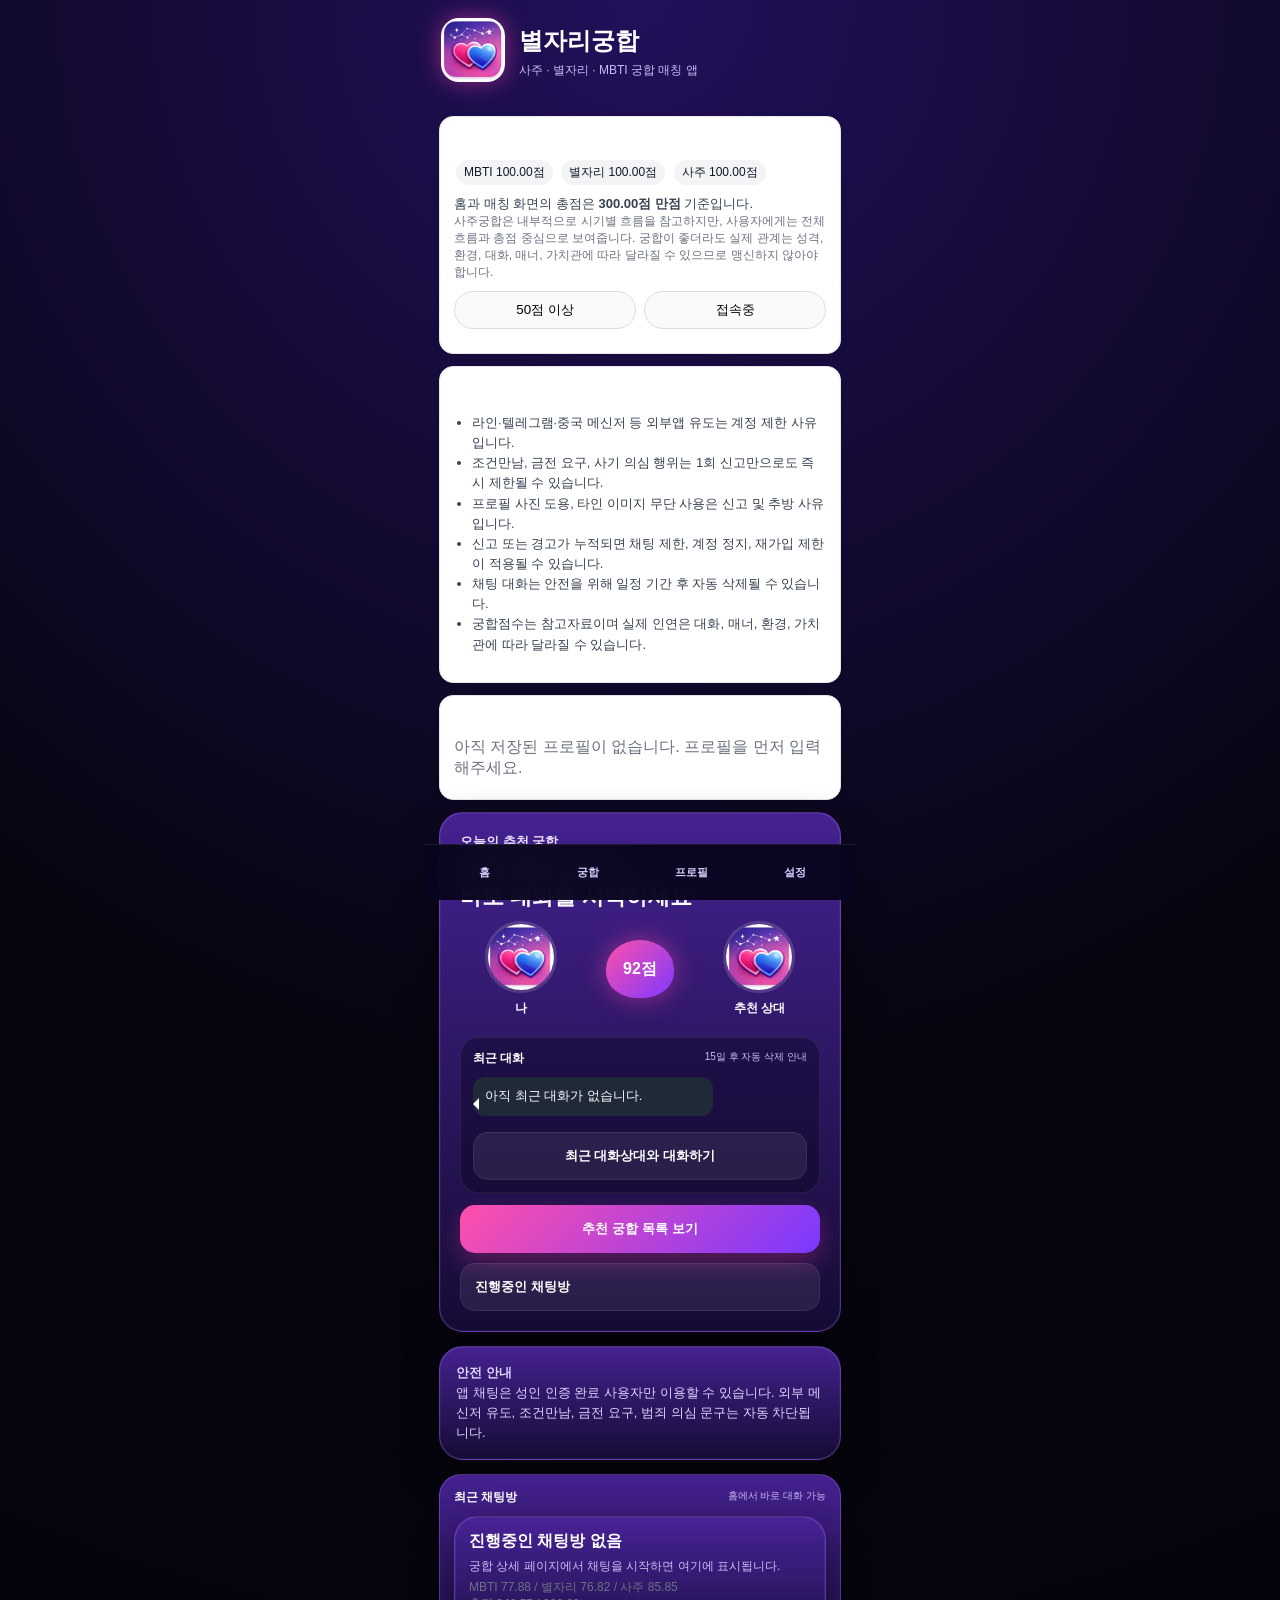
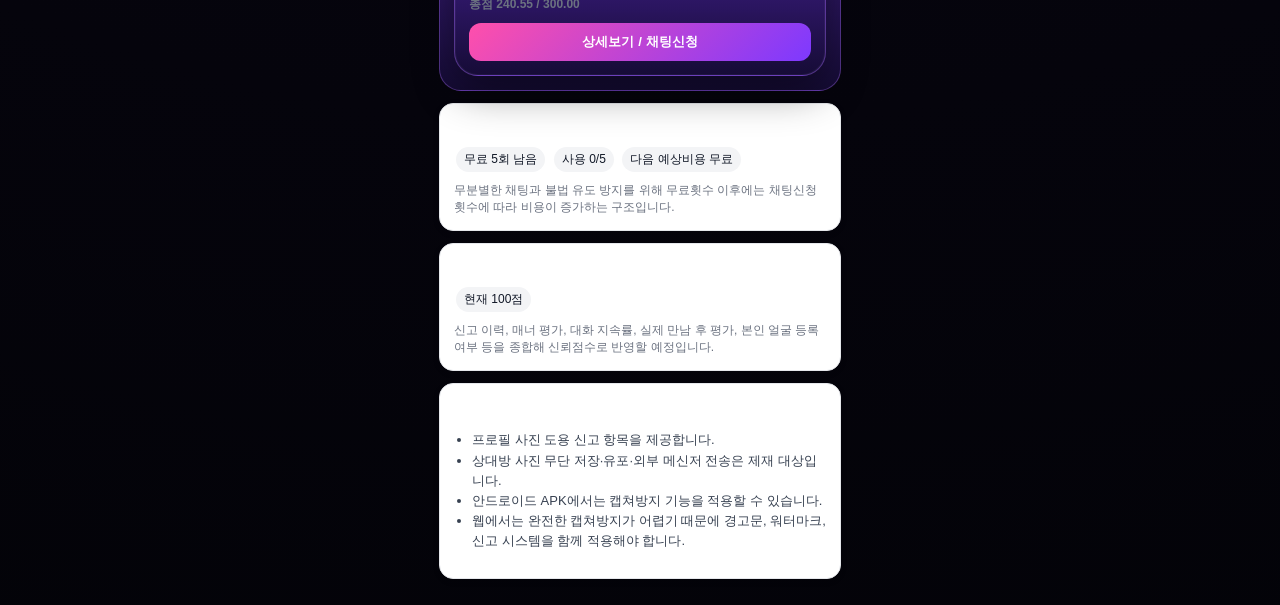
==== commit 7c9d6847: "Update index.html" ====
--- a/index.html
+++ b/index.html
@@ -777,6 +777,680 @@
   }
 })();
 </script>
+  <!-- =========================================================
+2차~끝 통합 패치
+- 채팅 3~5회 무료 후 유료 안내
+- 신고/차단/공지 시스템
+- 신뢰점수
+- 궁합 300점 구조
+- 거리표시 설정
+- 고득점 상대 알림 설정
+- 추천인 혜택
+- 탈퇴/재가입 제한 안내
+- 사진도용/캡쳐방지 안내
+========================================================= -->
+
+<style>
+.notice-panel,
+.safety-panel,
+.pay-panel,
+.trust-panel,
+.match-score-panel {
+  background:#fff;
+  border:1px solid #e5e7eb;
+  border-radius:14px;
+  padding:14px;
+  margin:12px 0;
+  box-shadow:0 2px 8px rgba(0,0,0,.05);
+}
+
+.notice-panel h3,
+.safety-panel h3,
+.pay-panel h3,
+.trust-panel h3,
+.match-score-panel h3 {
+  margin:0 0 8px;
+  font-size:15px;
+}
+
+.notice-list {
+  font-size:13px;
+  color:#374151;
+  line-height:1.55;
+  padding-left:18px;
+}
+
+.badge-soft {
+  display:inline-block;
+  padding:4px 8px;
+  border-radius:999px;
+  font-size:12px;
+  background:#f3f4f6;
+  color:#111827;
+  margin:2px;
+}
+
+.danger-text { color:#dc2626; font-weight:700; }
+.safe-text { color:#059669; font-weight:700; }
+
+.patch-btn {
+  width:100%;
+  padding:11px;
+  border:0;
+  border-radius:12px;
+  background:#111827;
+  color:#fff;
+  font-weight:700;
+  margin-top:8px;
+}
+
+.patch-btn-light {
+  width:100%;
+  padding:10px;
+  border:1px solid #d1d5db;
+  border-radius:12px;
+  background:#fff;
+  color:#111827;
+  font-weight:700;
+  margin-top:8px;
+}
+
+.report-select,
+.patch-input,
+.patch-select {
+  width:100%;
+  padding:10px;
+  border:1px solid #d1d5db;
+  border-radius:10px;
+  margin:6px 0;
+}
+
+.match-filter-row {
+  display:flex;
+  gap:8px;
+  margin:10px 0;
+}
+
+.match-filter-row button {
+  flex:1;
+  padding:9px;
+  border-radius:999px;
+  border:1px solid #ddd;
+  background:#f9fafb;
+}
+
+.match-filter-row button.active {
+  background:#111827;
+  color:#fff;
+}
+
+.score-mini {
+  font-size:12px;
+  color:#6b7280;
+  margin-top:4px;
+}
+</style>
+
+<script>
+(function(){
+  const KEYS = {
+    chat: "chatCredit_v2",
+    reports: "reports_v2",
+    notices: "notices_v2",
+    settings: "settings_v2",
+    trust: "trustScore_v2",
+    referral: "referral_v2"
+  };
+
+  function $(id){ return document.getElementById(id); }
+
+  function load(key, fallback){
+    try { return JSON.parse(localStorage.getItem(key)) ?? fallback; }
+    catch { return fallback; }
+  }
+
+  function save(key, value){
+    localStorage.setItem(key, JSON.stringify(value));
+  }
+
+  function getSettings(){
+    return load(KEYS.settings, {
+      highScoreAlert:true,
+      showDistance:true,
+      captureNotice:true,
+      autoDeleteChat:true
+    });
+  }
+
+  function initChatCredit(){
+    const current = load(KEYS.chat, null);
+    if(!current){
+      save(KEYS.chat, {
+        freeUsed:0,
+        freeLimit:5,
+        paidUsed:0,
+        lastPrice:0
+      });
+    }
+  }
+
+  function getChatPrice(){
+    const data = load(KEYS.chat, {freeUsed:0, freeLimit:5, paidUsed:0});
+    if(data.freeUsed < data.freeLimit) return 0;
+
+    const paidCount = data.paidUsed || 0;
+
+    if(paidCount < 3) return 1000;
+    if(paidCount < 7) return 1500;
+    if(paidCount < 15) return 2000;
+    return 3000;
+  }
+
+  window.requestChatWithMatch = function(matchName){
+    initChatCredit();
+
+    const data = load(KEYS.chat, {freeUsed:0, freeLimit:5, paidUsed:0});
+    const price = getChatPrice();
+
+    if(price === 0){
+      data.freeUsed += 1;
+      save(KEYS.chat, data);
+      alert(`${matchName || "상대"}님에게 무료 채팅신청을 보냈습니다. 남은 무료횟수: ${Math.max(0, data.freeLimit - data.freeUsed)}회`);
+      renderPayPanel();
+      return true;
+    }
+
+    const ok = confirm(
+      `무료 채팅신청 ${data.freeLimit}회를 모두 사용했습니다.\n\n이번 채팅신청 예상 비용: ${price.toLocaleString()}원\n\n실제 결제 연동 전에는 테스트 처리됩니다.`
+    );
+
+    if(ok){
+      data.paidUsed += 1;
+      data.lastPrice = price;
+      save(KEYS.chat, data);
+      alert("테스트 결제 처리 후 채팅신청이 완료되었습니다.");
+      renderPayPanel();
+      return true;
+    }
+
+    return false;
+  };
+
+  function renderPayPanel(){
+    const home = $("screen-home") || $("home") || document.body;
+    let panel = $("paySystemPanel");
+
+    if(!panel){
+      panel = document.createElement("div");
+      panel.id = "paySystemPanel";
+      panel.className = "pay-panel";
+      home.appendChild(panel);
+    }
+
+    const data = load(KEYS.chat, {freeUsed:0, freeLimit:5, paidUsed:0});
+    const price = getChatPrice();
+    const left = Math.max(0, data.freeLimit - data.freeUsed);
+
+    panel.innerHTML = `
+      <h3>채팅신청 이용권</h3>
+      <div class="badge-soft">무료 ${left}회 남음</div>
+      <div class="badge-soft">사용 ${data.freeUsed}/${data.freeLimit}</div>
+      <div class="badge-soft">다음 예상비용 ${price === 0 ? "무료" : price.toLocaleString()+"원"}</div>
+      <p style="font-size:12px;color:#6b7280;margin-top:8px;">
+        무분별한 채팅과 불법 유도 방지를 위해 무료횟수 이후에는 채팅신청 횟수에 따라 비용이 증가하는 구조입니다.
+      </p>
+    `;
+  }
+
+  function initNotices(){
+    const current = load(KEYS.notices, null);
+    if(!current){
+      save(KEYS.notices, [
+        "라인·텔레그램·중국 메신저 등 외부앱 유도는 계정 제한 사유입니다.",
+        "조건만남, 금전 요구, 사기 의심 행위는 1회 신고만으로도 즉시 제한될 수 있습니다.",
+        "프로필 사진 도용, 타인 이미지 무단 사용은 신고 및 추방 사유입니다.",
+        "신고 또는 경고가 누적되면 채팅 제한, 계정 정지, 재가입 제한이 적용될 수 있습니다.",
+        "채팅 대화는 안전을 위해 일정 기간 후 자동 삭제될 수 있습니다.",
+        "궁합점수는 참고자료이며 실제 인연은 대화, 매너, 환경, 가치관에 따라 달라질 수 있습니다."
+      ]);
+    }
+  }
+
+  function renderNoticePanel(){
+    initNotices();
+
+    const home = $("screen-home") || $("home") || document.body;
+    let panel = $("noticePanel");
+
+    if(!panel){
+      panel = document.createElement("div");
+      panel.id = "noticePanel";
+      panel.className = "notice-panel";
+      home.prepend(panel);
+    }
+
+    const notices = load(KEYS.notices, []);
+
+    panel.innerHTML = `
+      <h3>공지사항 / 안전 안내</h3>
+      <ul class="notice-list">
+        ${notices.map(n => `<li>${n}</li>`).join("")}
+      </ul>
+    `;
+  }
+
+  function renderReportPanel(){
+    const profile = $("screen-profile") || $("profileForm") || document.body;
+    let panel = $("reportManualPanel");
+
+    if(!panel){
+      panel = document.createElement("div");
+      panel.id = "reportManualPanel";
+      panel.className = "safety-panel";
+      profile.appendChild(panel);
+    }
+
+    panel.innerHTML = `
+      <h3>신고 메뉴얼</h3>
+      <p style="font-size:13px;color:#374151;">
+        아래 사유는 신고 누적 또는 심각도에 따라 경고, 채팅제한, 계정정지, 영구추방, 재가입 제한이 적용될 수 있습니다.
+      </p>
+
+      <select id="reportReason" class="report-select">
+        <option value="">신고 사유 선택</option>
+        <option>라인/텔레그램/중국 메신저 유도</option>
+        <option>조건만남 또는 금전 요구</option>
+        <option>프로필 이미지 도용</option>
+        <option>욕설/협박/성희롱</option>
+        <option>사기 의심</option>
+        <option>불쾌한 대화</option>
+        <option>기타 운영정책 위반</option>
+      </select>
+
+      <input id="reportTarget" class="patch-input" placeholder="신고 대상 닉네임">
+      <button class="patch-btn" onclick="submitReport()">신고 접수 테스트</button>
+
+      <p style="font-size:12px;color:#6b7280;">
+        일반 신고는 3~5회 누적 시 제한, 조건만남·사기·도용 등 중대 사유는 1회 신고도 즉시 제한될 수 있습니다.
+      </p>
+    `;
+  }
+
+  window.submitReport = function(){
+    const reason = $("reportReason")?.value || "";
+    const target = $("reportTarget")?.value || "";
+
+    if(!reason || !target){
+      alert("신고 대상과 사유를 입력해주세요.");
+      return;
+    }
+
+    const reports = load(KEYS.reports, []);
+    reports.push({
+      target,
+      reason,
+      date:new Date().toLocaleString(),
+      severe: /조건|사기|도용|텔레그램|라인|중국/.test(reason)
+    });
+
+    save(KEYS.reports, reports);
+
+    if(/조건|사기|도용|텔레그램|라인|중국/.test(reason)){
+      alert("중대 신고로 접수되었습니다. 운영자 검토 후 즉시 제한될 수 있습니다.");
+    } else {
+      alert("신고가 접수되었습니다. 누적 신고 3~5회 이상 시 제한될 수 있습니다.");
+    }
+
+    renderTrustPanel();
+  };
+
+  function calculateTrustScore(){
+    const reports = load(KEYS.reports, []);
+    let score = 100;
+
+    reports.forEach(r => {
+      score -= r.severe ? 20 : 8;
+    });
+
+    score = Math.max(0, Math.min(100, score));
+
+    save(KEYS.trust, {score, updated:new Date().toLocaleString()});
+    return score;
+  }
+
+  function renderTrustPanel(){
+    const home = $("screen-home") || $("home") || document.body;
+    let panel = $("trustPanel");
+
+    if(!panel){
+      panel = document.createElement("div");
+      panel.id = "trustPanel";
+      panel.className = "trust-panel";
+      home.appendChild(panel);
+    }
+
+    const score = calculateTrustScore();
+
+    panel.innerHTML = `
+      <h3>신뢰점수</h3>
+      <div class="badge-soft">현재 ${score}점</div>
+      <p style="font-size:12px;color:#6b7280;margin-top:8px;">
+        신고 이력, 매너 평가, 대화 지속률, 실제 만남 후 평가, 본인 얼굴 등록 여부 등을 종합해 신뢰점수로 반영할 예정입니다.
+      </p>
+    `;
+  }
+
+  function renderSettingsPatch(){
+    const settings = $("screen-settings") || $("settings") || document.body;
+    let panel = $("settingsPatchPanel");
+
+    if(!panel){
+      panel = document.createElement("div");
+      panel.id = "settingsPatchPanel";
+      panel.className = "notice-panel";
+      settings.appendChild(panel);
+    }
+
+    const s = getSettings();
+
+    panel.innerHTML = `
+      <h3>알림 / 거리 / 안전 설정</h3>
+
+      <label>
+        <input type="checkbox" id="setHighScoreAlert" ${s.highScoreAlert ? "checked" : ""}>
+        높은 궁합 상대 가입 시 알림받기
+      </label><br>
+
+      <label>
+        <input type="checkbox" id="setShowDistance" ${s.showDistance ? "checked" : ""}>
+        상대방에게 내 거리 표시 허용
+      </label><br>
+
+      <label>
+        <input type="checkbox" id="setCaptureNotice" ${s.captureNotice ? "checked" : ""}>
+        캡쳐방지 및 초상권 보호 안내 표시
+      </label><br>
+
+      <label>
+        <input type="checkbox" id="setAutoDeleteChat" ${s.autoDeleteChat ? "checked" : ""}>
+        일정 기간 후 채팅 자동삭제 안내
+      </label>
+
+      <button class="patch-btn" onclick="saveSafetySettings()">설정 저장</button>
+    `;
+  }
+
+  window.saveSafetySettings = function(){
+    save(KEYS.settings, {
+      highScoreAlert:$("setHighScoreAlert")?.checked || false,
+      showDistance:$("setShowDistance")?.checked || false,
+      captureNotice:$("setCaptureNotice")?.checked || false,
+      autoDeleteChat:$("setAutoDeleteChat")?.checked || false
+    });
+
+    alert("설정이 저장되었습니다.");
+    renderNoticePanel();
+  };
+
+  function renderScoreGuide(){
+    const match = $("screen-matching") || $("matching") || $("screen-home") || document.body;
+    let panel = $("scoreGuidePanel");
+
+    if(!panel){
+      panel = document.createElement("div");
+      panel.id = "scoreGuidePanel";
+      panel.className = "match-score-panel";
+      match.prepend(panel);
+    }
+
+    panel.innerHTML = `
+      <h3>궁합 점수 안내</h3>
+      <div class="badge-soft">MBTI 100.00점</div>
+      <div class="badge-soft">별자리 100.00점</div>
+      <div class="badge-soft">사주 100.00점</div>
+      <p style="font-size:13px;color:#374151;margin-top:8px;">
+        홈과 매칭 화면의 총점은 <b>300.00점 만점</b> 기준입니다.
+      </p>
+      <p style="font-size:12px;color:#6b7280;">
+        사주궁합은 내부적으로 시기별 흐름을 참고하지만, 사용자에게는 전체 흐름과 총점 중심으로 보여줍니다.
+        궁합이 좋더라도 실제 관계는 성격, 환경, 대화, 매너, 가치관에 따라 달라질 수 있으므로 맹신하지 않아야 합니다.
+      </p>
+
+      <div class="match-filter-row">
+        <button id="filterScore50" onclick="toggleMatchFilter('score')">50점 이상</button>
+        <button id="filterOnline" onclick="toggleMatchFilter('online')">접속중</button>
+      </div>
+    `;
+  }
+
+  window.toggleMatchFilter = function(type){
+    if(type === "score"){
+      $("filterScore50")?.classList.toggle("active");
+      alert("50점 이상 필터가 전환되었습니다.");
+    }
+
+    if(type === "online"){
+      $("filterOnline")?.classList.toggle("active");
+      alert("접속중 필터가 전환되었습니다.");
+    }
+  };
+
+  function patchMatchCards(){
+    const cards = document.querySelectorAll(".match-card, .profile-card, .candidate-card");
+
+    cards.forEach((card, index) => {
+      if(card.dataset.patched === "true") return;
+      card.dataset.patched = "true";
+
+      const mbtiScore = (70 + Math.random() * 30).toFixed(2);
+      const starScore = (65 + Math.random() * 35).toFixed(2);
+      const sajuScore = (60 + Math.random() * 40).toFixed(2);
+      const total = (Number(mbtiScore) + Number(starScore) + Number(sajuScore)).toFixed(2);
+
+      const info = document.createElement("div");
+      info.className = "score-mini";
+      info.innerHTML = `
+        MBTI ${mbtiScore} / 별자리 ${starScore} / 사주 ${sajuScore}<br>
+        <b>총점 ${total} / 300.00</b>
+      `;
+
+      card.appendChild(info);
+
+      const btn = document.createElement("button");
+      btn.className = "patch-btn-light";
+      btn.innerText = "상세보기 / 채팅신청";
+      btn.onclick = function(){
+        alert(
+          `궁합 상세\n\n` +
+          `MBTI: ${mbtiScore}/100.00\n` +
+          `별자리: ${starScore}/100.00\n` +
+          `사주: ${sajuScore}/100.00\n` +
+          `총점: ${total}/300.00\n\n` +
+          `사주는 현재·중년·말년 흐름을 참고하되, 점수와 설명 중심으로 제공합니다.`
+        );
+        requestChatWithMatch("매칭 상대");
+      };
+
+      card.appendChild(btn);
+    });
+  }
+
+  function renderReferralPanel(){
+    const settings = $("screen-settings") || $("settings") || document.body;
+    let panel = $("referralPanel");
+
+    if(!panel){
+      panel = document.createElement("div");
+      panel.id = "referralPanel";
+      panel.className = "notice-panel";
+      settings.appendChild(panel);
+    }
+
+    const data = load(KEYS.referral, {code:"", count:0});
+
+    panel.innerHTML = `
+      <h3>추천인 시스템</h3>
+      <input id="referralCodeInput" class="patch-input" placeholder="추천인 코드 입력" value="${data.code || ""}">
+      <button class="patch-btn" onclick="saveReferralCode()">추천인 코드 저장</button>
+      <p style="font-size:12px;color:#6b7280;">
+        추천인 가입 시 무료 알림권, 채팅신청권 등 작은 혜택을 지급하는 구조로 확장 가능합니다.
+      </p>
+    `;
+  }
+
+  window.saveReferralCode = function(){
+    const code = $("referralCodeInput")?.value || "";
+    save(KEYS.referral, {code, count:1});
+    alert("추천인 코드가 저장되었습니다.");
+  };
+
+  function renderPolicyPanel(){
+    const settings = $("screen-settings") || $("settings") || document.body;
+    let panel = $("policyPanel");
+
+    if(!panel){
+      panel = document.createElement("div");
+      panel.id = "policyPanel";
+      panel.className = "safety-panel";
+      settings.appendChild(panel);
+    }
+
+    panel.innerHTML = `
+      <h3>가입 / 탈퇴 / 재가입 정책</h3>
+      <ul class="notice-list">
+        <li>핸드폰 본인인증 후 앱 사용을 원칙으로 합니다.</li>
+        <li>동일 휴대폰 번호로 2개 이상 계정 생성을 금지합니다.</li>
+        <li>동일 IP·기기에서 비정상적으로 많은 가입 시 위험 가입으로 분류합니다.</li>
+        <li>탈퇴 후 즉시 재가입은 제한하고, 일정 기간 이후 재가입 가능하도록 운영합니다.</li>
+        <li>신고누적, 경고누적, 추방 계정은 재가입을 제한합니다.</li>
+      </ul>
+      <p style="font-size:12px;color:#dc2626;">
+        실제 중복가입 차단, 본인인증, 결제, 영구정지는 Firebase/서버/본인인증 업체 연동이 필요합니다.
+      </p>
+    `;
+  }
+
+  function renderPhotoSafetyPanel(){
+    const home = $("screen-home") || $("home") || document.body;
+    let panel = $("photoSafetyPanel");
+
+    if(!panel){
+      panel = document.createElement("div");
+      panel.id = "photoSafetyPanel";
+      panel.className = "safety-panel";
+      home.appendChild(panel);
+    }
+
+    panel.innerHTML = `
+      <h3>사진도용 / 초상권 보호</h3>
+      <ul class="notice-list">
+        <li>프로필 사진 도용 신고 항목을 제공합니다.</li>
+        <li>상대방 사진 무단 저장·유포·외부 메신저 전송은 제재 대상입니다.</li>
+        <li>안드로이드 APK에서는 캡쳐방지 기능을 적용할 수 있습니다.</li>
+        <li>웹에서는 완전한 캡쳐방지가 어렵기 때문에 경고문, 워터마크, 신고 시스템을 함께 적용해야 합니다.</li>
+      </ul>
+    `;
+  }
+
+  function enhanceProfileInputs(){
+    const profile = $("screen-profile") || $("profileForm") || document.body;
+
+    function addSelect(id, label, options){
+      if($(id)) return;
+
+      const wrap = document.createElement("div");
+      wrap.innerHTML = `
+        <label style="font-weight:600;">${label}</label>
+        <select id="${id}" class="patch-select">
+          <option value="">선택 안 함</option>
+          ${options.map(o => `<option>${o}</option>`).join("")}
+        </select>
+      `;
+      profile.appendChild(wrap);
+    }
+
+    addSelect("job", "직업", [
+      "회사원","자영업","전문직","공무원","프리랜서","사업가","의료직","교육직","IT/개발","금융직","예술/디자인","서비스직","기타"
+    ]);
+
+    addSelect("education", "학력", [
+      "고등학교 졸업","전문대 졸업","대학교 졸업","대학원 졸업","박사","입력 거부"
+    ]);
+
+    addSelect("income", "연봉", [
+      "입력 거부","2천만원 미만","2천~3천만원","3천~5천만원","5천~7천만원","7천~1억원","1억원 이상"
+    ]);
+
+    addSelect("favoriteFood", "좋아하는 음식", [
+      "한식","중식","양식","일식","분식","고기","해산물","디저트","카페","기타"
+    ]);
+
+    addSelect("hobby", "취미", [
+      "독서","영화","음악감상","운동","등산","러닝","여행","맛집","게임","드라이브","요리","기타"
+    ]);
+
+    if(!$("preferredStyle")){
+      const wrap = document.createElement("div");
+      wrap.innerHTML = `
+        <label style="font-weight:600;">선호하는 체형/스타일</label>
+        <select id="preferredStyle" class="patch-select">
+          <option value="">선택 안 함</option>
+          <option>늘씬형</option>
+          <option>글래머형</option>
+          <option>통통형</option>
+          <option>마른형</option>
+          <option>근육형</option>
+          <option>보통형</option>
+        </select>
+      `;
+      profile.appendChild(wrap);
+    }
+  }
+
+  function patchDailyChatDate(){
+    const chatArea = $("chatMessages") || $("chatBox") || document.querySelector(".chat-box");
+    if(!chatArea) return;
+
+    if($("chatDateNotice")) return;
+
+    const div = document.createElement("div");
+    div.id = "chatDateNotice";
+    div.style.textAlign = "center";
+    div.style.fontSize = "12px";
+    div.style.color = "#9ca3af";
+    div.style.margin = "8px 0";
+    div.innerText = "오늘 날짜: " + new Date().toLocaleDateString();
+
+    chatArea.prepend(div);
+  }
+
+  function initPatch2(){
+    initChatCredit();
+    initNotices();
+
+    renderNoticePanel();
+    renderPayPanel();
+    renderReportPanel();
+    renderTrustPanel();
+    renderSettingsPatch();
+    renderScoreGuide();
+    renderReferralPanel();
+    renderPolicyPanel();
+    renderPhotoSafetyPanel();
+    enhanceProfileInputs();
+    patchMatchCards();
+    patchDailyChatDate();
+
+    setInterval(patchMatchCards, 1500);
+  }
+
+  if(document.readyState === "loading"){
+    document.addEventListener("DOMContentLoaded", initPatch2);
+  } else {
+    initPatch2();
+  }
+})();
+</script>
   
 </body>
 </html>
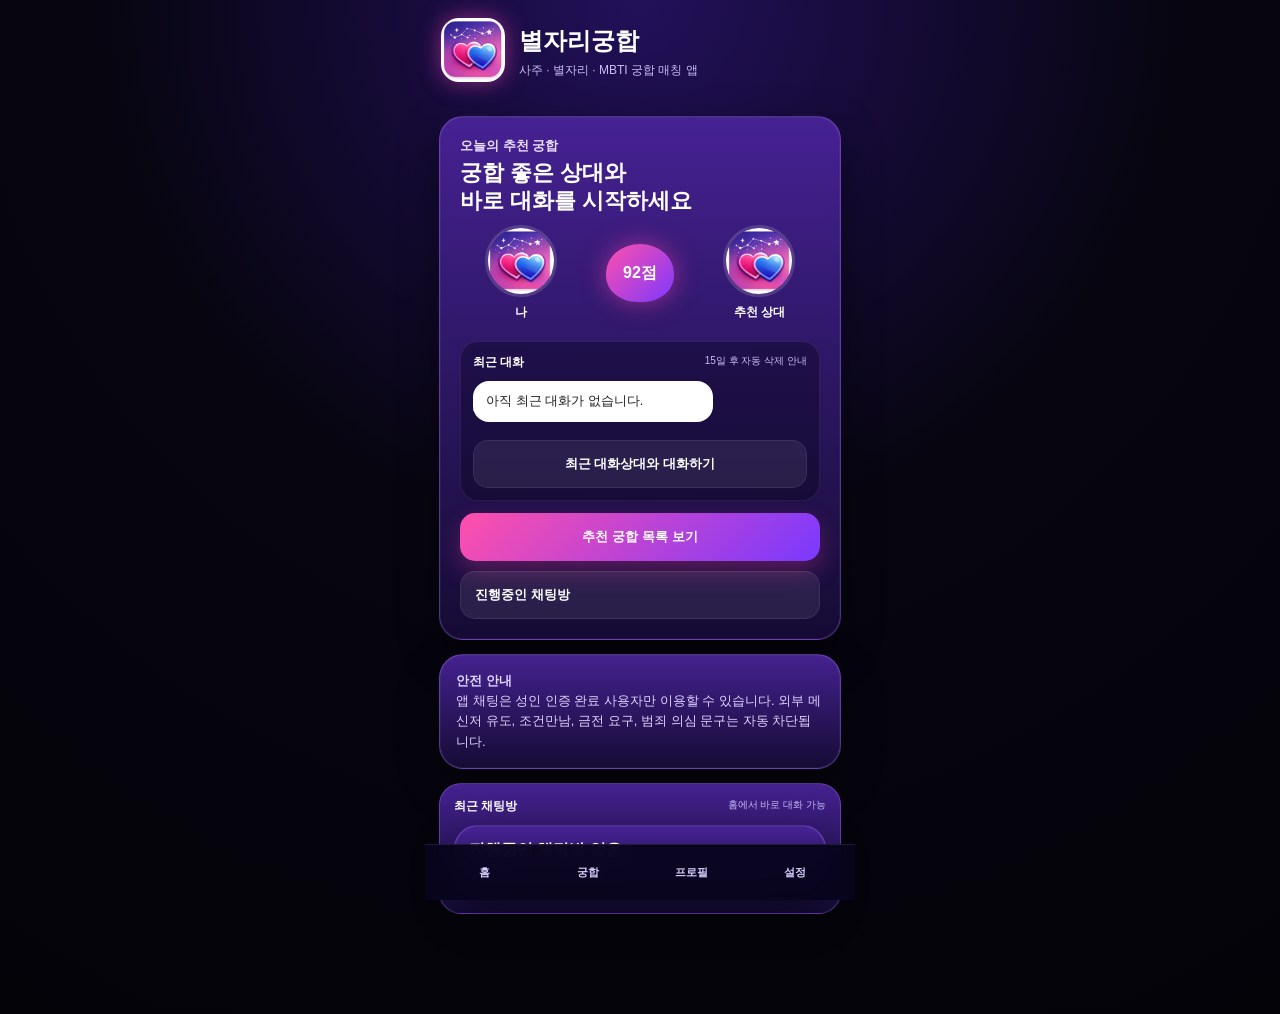
==== commit 1d94772b: "Update index.html" ====
--- a/index.html
+++ b/index.html
@@ -393,1064 +393,5 @@
   <script src="./script-1.js"></script>
   <script src="./script-2.js"></script>
   <script src="./script-3.js"></script>
-
-  <!-- =========================================================
-1차 통합 수정 패치
-- 프로필 저장 유지
-- 홈 프로필 바로가기
-- 이미지 3~5장 등록
-- 스타일/체형 통합
-- 닉네임 6글자 제한
-- 채팅창 가독성 개선
-========================================================= -->
-
-<style>
-/* 1차 패치: 채팅창 가독성 개선 */
-.chat-box,
-.chat-room,
-#chatBox,
-#chatMessages {
-  background: #111827 !important;
-  color: #f9fafb !important;
-}
-
-.chat-message,
-.message,
-.bubble,
-.chat-bubble {
-  background: #1f2937 !important;
-  color: #f9fafb !important;
-  border-radius: 12px !important;
-  padding: 10px 12px !important;
-  margin: 6px 0 !important;
-}
-
-.chat-input,
-#chatInput,
-input[type="text"],
-textarea {
-  background: #ffffff;
-  color: #111827;
-}
-
-/* 1차 패치: 홈 프로필 카드 */
-#myProfileShortcut {
-  margin: 12px 0;
-  padding: 14px;
-  border-radius: 14px;
-  background: #fff;
-  border: 1px solid #e5e7eb;
-  box-shadow: 0 2px 8px rgba(0,0,0,0.06);
-}
-
-#myProfileShortcut strong {
-  font-size: 16px;
-}
-
-.profile-preview-images {
-  display: flex;
-  gap: 6px;
-  flex-wrap: wrap;
-  margin-top: 8px;
-}
-
-.profile-preview-images img {
-  width: 64px;
-  height: 64px;
-  object-fit: cover;
-  border-radius: 10px;
-  border: 1px solid #ddd;
-}
-</style>
-
-<script>
-/* =========================================================
-1차 통합 수정 스크립트
-========================================================= */
-
-(function () {
-  const PROFILE_KEY = "userProfile_v1";
-
-  const styleOptions = [
-    "늘씬형",
-    "글래머형",
-    "통통형",
-    "마른형",
-    "근육형",
-    "보통형"
-  ];
-
-  function $(id) {
-    return document.getElementById(id);
-  }
-
-  function getValue(id) {
-    const el = $(id);
-    return el ? el.value.trim() : "";
-  }
-
-  function setValue(id, value) {
-    const el = $(id);
-    if (el) el.value = value || "";
-  }
-
-  function ensureNicknameLimit() {
-    const nickname = $("nickname");
-    if (!nickname) return;
-
-    nickname.setAttribute("maxlength", "6");
-    nickname.placeholder = "닉네임 6글자";
-
-    nickname.addEventListener("input", function () {
-      if (nickname.value.length > 6) {
-        nickname.value = nickname.value.slice(0, 6);
-      }
-    });
-  }
-
-  function ensureStyleBodyUnified() {
-    let styleEl = $("style");
-
-    if (!styleEl) {
-      styleEl = document.createElement("select");
-      styleEl.id = "style";
-      styleEl.name = "style";
-
-      const profileArea =
-        $("profileForm") ||
-        $("screen-profile") ||
-        document.querySelector(".profile-form") ||
-        document.body;
-
-      const wrapper = document.createElement("div");
-      wrapper.innerHTML = "<label>스타일/체형</label>";
-      wrapper.appendChild(styleEl);
-      profileArea.appendChild(wrapper);
-    }
-
-    styleEl.innerHTML = `<option value="">스타일/체형 선택</option>` +
-      styleOptions.map(v => `<option value="${v}">${v}</option>`).join("");
-
-    const bodyType = $("bodyType");
-    if (bodyType) {
-      bodyType.closest("div")?.remove();
-    }
-  }
-
-  function ensureImageUploader() {
-    if ($("profileImages")) return;
-
-    const profileArea =
-      $("profileForm") ||
-      $("screen-profile") ||
-      document.querySelector(".profile-form") ||
-      document.body;
-
-    const box = document.createElement("div");
-    box.style.marginTop = "12px";
-    box.innerHTML = `
-      <label style="display:block;margin-bottom:6px;font-weight:600;">
-        프로필 이미지 등록
-      </label>
-      <input type="file" id="profileImages" accept="image/*" multiple>
-      <p style="font-size:12px;color:#6b7280;margin:6px 0;">
-        프로필 이미지는 3장 이상 5장 이하로 등록할 수 있습니다.
-      </p>
-      <div id="profileImagePreview" class="profile-preview-images"></div>
-    `;
-
-    profileArea.appendChild(box);
-
-    $("profileImages").addEventListener("change", handleImageUpload);
-  }
-
-  function handleImageUpload(e) {
-    const files = Array.from(e.target.files || []);
-
-    if (files.length < 3 || files.length > 5) {
-      alert("프로필 이미지는 3장 이상 5장 이하로 등록해야 합니다.");
-      e.target.value = "";
-      return;
-    }
-
-    const readers = files.map(file => {
-      return new Promise(resolve => {
-        const reader = new FileReader();
-        reader.onload = ev => resolve(ev.target.result);
-        reader.readAsDataURL(file);
-      });
-    });
-
-    Promise.all(readers).then(images => {
-      const profile = loadProfileData();
-      profile.images = images;
-      saveProfileData(profile);
-      renderImagePreview(images);
-      renderMyProfileShortcut();
-    });
-  }
-
-  function renderImagePreview(images) {
-    const preview = $("profileImagePreview");
-    if (!preview) return;
-
-    preview.innerHTML = "";
-
-    (images || []).forEach(src => {
-      const img = document.createElement("img");
-      img.src = src;
-      preview.appendChild(img);
-    });
-  }
-
-  function loadProfileData() {
-    try {
-      return JSON.parse(localStorage.getItem(PROFILE_KEY)) || {};
-    } catch {
-      return {};
-    }
-  }
-
-  function saveProfileData(profile) {
-    localStorage.setItem(PROFILE_KEY, JSON.stringify(profile));
-  }
-
-  window.saveProfile = function () {
-    const oldProfile = loadProfileData();
-
-    const profile = {
-      ...oldProfile,
-      nickname: getValue("nickname"),
-      mbti: getValue("mbti"),
-      region: getValue("region"),
-      gender: getValue("gender"),
-      birthDate: getValue("birthDate"),
-      birthTime: getValue("birthTime"),
-      style: getValue("style"),
-      intro: getValue("intro"),
-      job: getValue("job"),
-      education: getValue("education"),
-      income: getValue("income")
-    };
-
-    if (profile.nickname.length > 6) {
-      alert("닉네임은 6글자 이하로 입력해주세요.");
-      return;
-    }
-
-    saveProfileData(profile);
-    renderMyProfileShortcut();
-
-    alert("프로필이 저장되었습니다.");
-  };
-
-  window.loadProfile = function () {
-    const profile = loadProfileData();
-
-    setValue("nickname", profile.nickname);
-    setValue("mbti", profile.mbti);
-    setValue("region", profile.region);
-    setValue("gender", profile.gender);
-    setValue("birthDate", profile.birthDate);
-    setValue("birthTime", profile.birthTime);
-    setValue("style", profile.style);
-    setValue("intro", profile.intro);
-    setValue("job", profile.job);
-    setValue("education", profile.education);
-    setValue("income", profile.income);
-
-    renderImagePreview(profile.images || []);
-    renderMyProfileShortcut();
-  };
-
-  function ensureSaveButton() {
-    const existing =
-      document.querySelector("[onclick='saveProfile()']") ||
-      $("saveProfileBtn");
-
-    if (existing) {
-      existing.onclick = window.saveProfile;
-      return;
-    }
-
-    const profileArea =
-      $("profileForm") ||
-      $("screen-profile") ||
-      document.querySelector(".profile-form");
-
-    if (!profileArea) return;
-
-    const btn = document.createElement("button");
-    btn.id = "saveProfileBtn";
-    btn.type = "button";
-    btn.innerText = "프로필 저장";
-    btn.onclick = window.saveProfile;
-    btn.style.marginTop = "12px";
-    btn.style.width = "100%";
-    btn.style.padding = "12px";
-    btn.style.borderRadius = "12px";
-    btn.style.border = "0";
-    btn.style.background = "#111827";
-    btn.style.color = "#fff";
-    btn.style.fontWeight = "700";
-
-    profileArea.appendChild(btn);
-  }
-
-  function ensureHomeShortcut() {
-    if ($("myProfileShortcut")) return;
-
-    const home =
-      $("screen-home") ||
-      $("home") ||
-      document.querySelector(".home") ||
-      document.body;
-
-    const box = document.createElement("div");
-    box.id = "myProfileShortcut";
-
-    home.prepend(box);
-  }
-
-  function renderMyProfileShortcut() {
-    const box = $("myProfileShortcut");
-    if (!box) return;
-
-    const profile = loadProfileData();
-
-    if (!profile.nickname) {
-      box.innerHTML = `
-        <strong>내 프로필</strong>
-        <p style="margin:6px 0;color:#6b7280;">
-          아직 저장된 프로필이 없습니다. 프로필을 먼저 입력해주세요.
-        </p>
-      `;
-      return;
-    }
-
-    const imgs = (profile.images || []).slice(0, 5).map(src => {
-      return `<img src="${src}" alt="프로필 이미지">`;
-    }).join("");
-
-    box.innerHTML = `
-      <strong>내 프로필 바로가기</strong>
-      <div style="margin-top:8px;">
-        <b>${profile.nickname}</b><br>
-        ${profile.mbti || "MBTI 미입력"} / ${profile.region || "지역 미입력"}<br>
-        ${profile.style || "스타일/체형 미입력"}
-      </div>
-      <div class="profile-preview-images">${imgs}</div>
-      <button type="button" onclick="showScreen && showScreen('profile')" 
-        style="margin-top:10px;width:100%;padding:10px;border-radius:10px;border:1px solid #ddd;background:#f9fafb;">
-        프로필 수정하기
-      </button>
-    `;
-  }
-
-  function patchChatStyle() {
-    const chatInputs = document.querySelectorAll("input, textarea");
-    chatInputs.forEach(el => {
-      if (
-        el.id?.toLowerCase().includes("chat") ||
-        el.className?.toString().toLowerCase().includes("chat")
-      ) {
-        el.style.background = "#ffffff";
-        el.style.color = "#111827";
-      }
-    });
-  }
-
-  function initFirstPatch() {
-    ensureNicknameLimit();
-    ensureStyleBodyUnified();
-    ensureImageUploader();
-    ensureSaveButton();
-    ensureHomeShortcut();
-    window.loadProfile();
-    patchChatStyle();
-  }
-
-  if (document.readyState === "loading") {
-    document.addEventListener("DOMContentLoaded", initFirstPatch);
-  } else {
-    initFirstPatch();
-  }
-})();
-</script>
-  <!-- =========================================================
-2차~끝 통합 패치
-- 채팅 3~5회 무료 후 유료 안내
-- 신고/차단/공지 시스템
-- 신뢰점수
-- 궁합 300점 구조
-- 거리표시 설정
-- 고득점 상대 알림 설정
-- 추천인 혜택
-- 탈퇴/재가입 제한 안내
-- 사진도용/캡쳐방지 안내
-========================================================= -->
-
-<style>
-.notice-panel,
-.safety-panel,
-.pay-panel,
-.trust-panel,
-.match-score-panel {
-  background:#fff;
-  border:1px solid #e5e7eb;
-  border-radius:14px;
-  padding:14px;
-  margin:12px 0;
-  box-shadow:0 2px 8px rgba(0,0,0,.05);
-}
-
-.notice-panel h3,
-.safety-panel h3,
-.pay-panel h3,
-.trust-panel h3,
-.match-score-panel h3 {
-  margin:0 0 8px;
-  font-size:15px;
-}
-
-.notice-list {
-  font-size:13px;
-  color:#374151;
-  line-height:1.55;
-  padding-left:18px;
-}
-
-.badge-soft {
-  display:inline-block;
-  padding:4px 8px;
-  border-radius:999px;
-  font-size:12px;
-  background:#f3f4f6;
-  color:#111827;
-  margin:2px;
-}
-
-.danger-text { color:#dc2626; font-weight:700; }
-.safe-text { color:#059669; font-weight:700; }
-
-.patch-btn {
-  width:100%;
-  padding:11px;
-  border:0;
-  border-radius:12px;
-  background:#111827;
-  color:#fff;
-  font-weight:700;
-  margin-top:8px;
-}
-
-.patch-btn-light {
-  width:100%;
-  padding:10px;
-  border:1px solid #d1d5db;
-  border-radius:12px;
-  background:#fff;
-  color:#111827;
-  font-weight:700;
-  margin-top:8px;
-}
-
-.report-select,
-.patch-input,
-.patch-select {
-  width:100%;
-  padding:10px;
-  border:1px solid #d1d5db;
-  border-radius:10px;
-  margin:6px 0;
-}
-
-.match-filter-row {
-  display:flex;
-  gap:8px;
-  margin:10px 0;
-}
-
-.match-filter-row button {
-  flex:1;
-  padding:9px;
-  border-radius:999px;
-  border:1px solid #ddd;
-  background:#f9fafb;
-}
-
-.match-filter-row button.active {
-  background:#111827;
-  color:#fff;
-}
-
-.score-mini {
-  font-size:12px;
-  color:#6b7280;
-  margin-top:4px;
-}
-</style>
-
-<script>
-(function(){
-  const KEYS = {
-    chat: "chatCredit_v2",
-    reports: "reports_v2",
-    notices: "notices_v2",
-    settings: "settings_v2",
-    trust: "trustScore_v2",
-    referral: "referral_v2"
-  };
-
-  function $(id){ return document.getElementById(id); }
-
-  function load(key, fallback){
-    try { return JSON.parse(localStorage.getItem(key)) ?? fallback; }
-    catch { return fallback; }
-  }
-
-  function save(key, value){
-    localStorage.setItem(key, JSON.stringify(value));
-  }
-
-  function getSettings(){
-    return load(KEYS.settings, {
-      highScoreAlert:true,
-      showDistance:true,
-      captureNotice:true,
-      autoDeleteChat:true
-    });
-  }
-
-  function initChatCredit(){
-    const current = load(KEYS.chat, null);
-    if(!current){
-      save(KEYS.chat, {
-        freeUsed:0,
-        freeLimit:5,
-        paidUsed:0,
-        lastPrice:0
-      });
-    }
-  }
-
-  function getChatPrice(){
-    const data = load(KEYS.chat, {freeUsed:0, freeLimit:5, paidUsed:0});
-    if(data.freeUsed < data.freeLimit) return 0;
-
-    const paidCount = data.paidUsed || 0;
-
-    if(paidCount < 3) return 1000;
-    if(paidCount < 7) return 1500;
-    if(paidCount < 15) return 2000;
-    return 3000;
-  }
-
-  window.requestChatWithMatch = function(matchName){
-    initChatCredit();
-
-    const data = load(KEYS.chat, {freeUsed:0, freeLimit:5, paidUsed:0});
-    const price = getChatPrice();
-
-    if(price === 0){
-      data.freeUsed += 1;
-      save(KEYS.chat, data);
-      alert(`${matchName || "상대"}님에게 무료 채팅신청을 보냈습니다. 남은 무료횟수: ${Math.max(0, data.freeLimit - data.freeUsed)}회`);
-      renderPayPanel();
-      return true;
-    }
-
-    const ok = confirm(
-      `무료 채팅신청 ${data.freeLimit}회를 모두 사용했습니다.\n\n이번 채팅신청 예상 비용: ${price.toLocaleString()}원\n\n실제 결제 연동 전에는 테스트 처리됩니다.`
-    );
-
-    if(ok){
-      data.paidUsed += 1;
-      data.lastPrice = price;
-      save(KEYS.chat, data);
-      alert("테스트 결제 처리 후 채팅신청이 완료되었습니다.");
-      renderPayPanel();
-      return true;
-    }
-
-    return false;
-  };
-
-  function renderPayPanel(){
-    const home = $("screen-home") || $("home") || document.body;
-    let panel = $("paySystemPanel");
-
-    if(!panel){
-      panel = document.createElement("div");
-      panel.id = "paySystemPanel";
-      panel.className = "pay-panel";
-      home.appendChild(panel);
-    }
-
-    const data = load(KEYS.chat, {freeUsed:0, freeLimit:5, paidUsed:0});
-    const price = getChatPrice();
-    const left = Math.max(0, data.freeLimit - data.freeUsed);
-
-    panel.innerHTML = `
-      <h3>채팅신청 이용권</h3>
-      <div class="badge-soft">무료 ${left}회 남음</div>
-      <div class="badge-soft">사용 ${data.freeUsed}/${data.freeLimit}</div>
-      <div class="badge-soft">다음 예상비용 ${price === 0 ? "무료" : price.toLocaleString()+"원"}</div>
-      <p style="font-size:12px;color:#6b7280;margin-top:8px;">
-        무분별한 채팅과 불법 유도 방지를 위해 무료횟수 이후에는 채팅신청 횟수에 따라 비용이 증가하는 구조입니다.
-      </p>
-    `;
-  }
-
-  function initNotices(){
-    const current = load(KEYS.notices, null);
-    if(!current){
-      save(KEYS.notices, [
-        "라인·텔레그램·중국 메신저 등 외부앱 유도는 계정 제한 사유입니다.",
-        "조건만남, 금전 요구, 사기 의심 행위는 1회 신고만으로도 즉시 제한될 수 있습니다.",
-        "프로필 사진 도용, 타인 이미지 무단 사용은 신고 및 추방 사유입니다.",
-        "신고 또는 경고가 누적되면 채팅 제한, 계정 정지, 재가입 제한이 적용될 수 있습니다.",
-        "채팅 대화는 안전을 위해 일정 기간 후 자동 삭제될 수 있습니다.",
-        "궁합점수는 참고자료이며 실제 인연은 대화, 매너, 환경, 가치관에 따라 달라질 수 있습니다."
-      ]);
-    }
-  }
-
-  function renderNoticePanel(){
-    initNotices();
-
-    const home = $("screen-home") || $("home") || document.body;
-    let panel = $("noticePanel");
-
-    if(!panel){
-      panel = document.createElement("div");
-      panel.id = "noticePanel";
-      panel.className = "notice-panel";
-      home.prepend(panel);
-    }
-
-    const notices = load(KEYS.notices, []);
-
-    panel.innerHTML = `
-      <h3>공지사항 / 안전 안내</h3>
-      <ul class="notice-list">
-        ${notices.map(n => `<li>${n}</li>`).join("")}
-      </ul>
-    `;
-  }
-
-  function renderReportPanel(){
-    const profile = $("screen-profile") || $("profileForm") || document.body;
-    let panel = $("reportManualPanel");
-
-    if(!panel){
-      panel = document.createElement("div");
-      panel.id = "reportManualPanel";
-      panel.className = "safety-panel";
-      profile.appendChild(panel);
-    }
-
-    panel.innerHTML = `
-      <h3>신고 메뉴얼</h3>
-      <p style="font-size:13px;color:#374151;">
-        아래 사유는 신고 누적 또는 심각도에 따라 경고, 채팅제한, 계정정지, 영구추방, 재가입 제한이 적용될 수 있습니다.
-      </p>
-
-      <select id="reportReason" class="report-select">
-        <option value="">신고 사유 선택</option>
-        <option>라인/텔레그램/중국 메신저 유도</option>
-        <option>조건만남 또는 금전 요구</option>
-        <option>프로필 이미지 도용</option>
-        <option>욕설/협박/성희롱</option>
-        <option>사기 의심</option>
-        <option>불쾌한 대화</option>
-        <option>기타 운영정책 위반</option>
-      </select>
-
-      <input id="reportTarget" class="patch-input" placeholder="신고 대상 닉네임">
-      <button class="patch-btn" onclick="submitReport()">신고 접수 테스트</button>
-
-      <p style="font-size:12px;color:#6b7280;">
-        일반 신고는 3~5회 누적 시 제한, 조건만남·사기·도용 등 중대 사유는 1회 신고도 즉시 제한될 수 있습니다.
-      </p>
-    `;
-  }
-
-  window.submitReport = function(){
-    const reason = $("reportReason")?.value || "";
-    const target = $("reportTarget")?.value || "";
-
-    if(!reason || !target){
-      alert("신고 대상과 사유를 입력해주세요.");
-      return;
-    }
-
-    const reports = load(KEYS.reports, []);
-    reports.push({
-      target,
-      reason,
-      date:new Date().toLocaleString(),
-      severe: /조건|사기|도용|텔레그램|라인|중국/.test(reason)
-    });
-
-    save(KEYS.reports, reports);
-
-    if(/조건|사기|도용|텔레그램|라인|중국/.test(reason)){
-      alert("중대 신고로 접수되었습니다. 운영자 검토 후 즉시 제한될 수 있습니다.");
-    } else {
-      alert("신고가 접수되었습니다. 누적 신고 3~5회 이상 시 제한될 수 있습니다.");
-    }
-
-    renderTrustPanel();
-  };
-
-  function calculateTrustScore(){
-    const reports = load(KEYS.reports, []);
-    let score = 100;
-
-    reports.forEach(r => {
-      score -= r.severe ? 20 : 8;
-    });
-
-    score = Math.max(0, Math.min(100, score));
-
-    save(KEYS.trust, {score, updated:new Date().toLocaleString()});
-    return score;
-  }
-
-  function renderTrustPanel(){
-    const home = $("screen-home") || $("home") || document.body;
-    let panel = $("trustPanel");
-
-    if(!panel){
-      panel = document.createElement("div");
-      panel.id = "trustPanel";
-      panel.className = "trust-panel";
-      home.appendChild(panel);
-    }
-
-    const score = calculateTrustScore();
-
-    panel.innerHTML = `
-      <h3>신뢰점수</h3>
-      <div class="badge-soft">현재 ${score}점</div>
-      <p style="font-size:12px;color:#6b7280;margin-top:8px;">
-        신고 이력, 매너 평가, 대화 지속률, 실제 만남 후 평가, 본인 얼굴 등록 여부 등을 종합해 신뢰점수로 반영할 예정입니다.
-      </p>
-    `;
-  }
-
-  function renderSettingsPatch(){
-    const settings = $("screen-settings") || $("settings") || document.body;
-    let panel = $("settingsPatchPanel");
-
-    if(!panel){
-      panel = document.createElement("div");
-      panel.id = "settingsPatchPanel";
-      panel.className = "notice-panel";
-      settings.appendChild(panel);
-    }
-
-    const s = getSettings();
-
-    panel.innerHTML = `
-      <h3>알림 / 거리 / 안전 설정</h3>
-
-      <label>
-        <input type="checkbox" id="setHighScoreAlert" ${s.highScoreAlert ? "checked" : ""}>
-        높은 궁합 상대 가입 시 알림받기
-      </label><br>
-
-      <label>
-        <input type="checkbox" id="setShowDistance" ${s.showDistance ? "checked" : ""}>
-        상대방에게 내 거리 표시 허용
-      </label><br>
-
-      <label>
-        <input type="checkbox" id="setCaptureNotice" ${s.captureNotice ? "checked" : ""}>
-        캡쳐방지 및 초상권 보호 안내 표시
-      </label><br>
-
-      <label>
-        <input type="checkbox" id="setAutoDeleteChat" ${s.autoDeleteChat ? "checked" : ""}>
-        일정 기간 후 채팅 자동삭제 안내
-      </label>
-
-      <button class="patch-btn" onclick="saveSafetySettings()">설정 저장</button>
-    `;
-  }
-
-  window.saveSafetySettings = function(){
-    save(KEYS.settings, {
-      highScoreAlert:$("setHighScoreAlert")?.checked || false,
-      showDistance:$("setShowDistance")?.checked || false,
-      captureNotice:$("setCaptureNotice")?.checked || false,
-      autoDeleteChat:$("setAutoDeleteChat")?.checked || false
-    });
-
-    alert("설정이 저장되었습니다.");
-    renderNoticePanel();
-  };
-
-  function renderScoreGuide(){
-    const match = $("screen-matching") || $("matching") || $("screen-home") || document.body;
-    let panel = $("scoreGuidePanel");
-
-    if(!panel){
-      panel = document.createElement("div");
-      panel.id = "scoreGuidePanel";
-      panel.className = "match-score-panel";
-      match.prepend(panel);
-    }
-
-    panel.innerHTML = `
-      <h3>궁합 점수 안내</h3>
-      <div class="badge-soft">MBTI 100.00점</div>
-      <div class="badge-soft">별자리 100.00점</div>
-      <div class="badge-soft">사주 100.00점</div>
-      <p style="font-size:13px;color:#374151;margin-top:8px;">
-        홈과 매칭 화면의 총점은 <b>300.00점 만점</b> 기준입니다.
-      </p>
-      <p style="font-size:12px;color:#6b7280;">
-        사주궁합은 내부적으로 시기별 흐름을 참고하지만, 사용자에게는 전체 흐름과 총점 중심으로 보여줍니다.
-        궁합이 좋더라도 실제 관계는 성격, 환경, 대화, 매너, 가치관에 따라 달라질 수 있으므로 맹신하지 않아야 합니다.
-      </p>
-
-      <div class="match-filter-row">
-        <button id="filterScore50" onclick="toggleMatchFilter('score')">50점 이상</button>
-        <button id="filterOnline" onclick="toggleMatchFilter('online')">접속중</button>
-      </div>
-    `;
-  }
-
-  window.toggleMatchFilter = function(type){
-    if(type === "score"){
-      $("filterScore50")?.classList.toggle("active");
-      alert("50점 이상 필터가 전환되었습니다.");
-    }
-
-    if(type === "online"){
-      $("filterOnline")?.classList.toggle("active");
-      alert("접속중 필터가 전환되었습니다.");
-    }
-  };
-
-  function patchMatchCards(){
-    const cards = document.querySelectorAll(".match-card, .profile-card, .candidate-card");
-
-    cards.forEach((card, index) => {
-      if(card.dataset.patched === "true") return;
-      card.dataset.patched = "true";
-
-      const mbtiScore = (70 + Math.random() * 30).toFixed(2);
-      const starScore = (65 + Math.random() * 35).toFixed(2);
-      const sajuScore = (60 + Math.random() * 40).toFixed(2);
-      const total = (Number(mbtiScore) + Number(starScore) + Number(sajuScore)).toFixed(2);
-
-      const info = document.createElement("div");
-      info.className = "score-mini";
-      info.innerHTML = `
-        MBTI ${mbtiScore} / 별자리 ${starScore} / 사주 ${sajuScore}<br>
-        <b>총점 ${total} / 300.00</b>
-      `;
-
-      card.appendChild(info);
-
-      const btn = document.createElement("button");
-      btn.className = "patch-btn-light";
-      btn.innerText = "상세보기 / 채팅신청";
-      btn.onclick = function(){
-        alert(
-          `궁합 상세\n\n` +
-          `MBTI: ${mbtiScore}/100.00\n` +
-          `별자리: ${starScore}/100.00\n` +
-          `사주: ${sajuScore}/100.00\n` +
-          `총점: ${total}/300.00\n\n` +
-          `사주는 현재·중년·말년 흐름을 참고하되, 점수와 설명 중심으로 제공합니다.`
-        );
-        requestChatWithMatch("매칭 상대");
-      };
-
-      card.appendChild(btn);
-    });
-  }
-
-  function renderReferralPanel(){
-    const settings = $("screen-settings") || $("settings") || document.body;
-    let panel = $("referralPanel");
-
-    if(!panel){
-      panel = document.createElement("div");
-      panel.id = "referralPanel";
-      panel.className = "notice-panel";
-      settings.appendChild(panel);
-    }
-
-    const data = load(KEYS.referral, {code:"", count:0});
-
-    panel.innerHTML = `
-      <h3>추천인 시스템</h3>
-      <input id="referralCodeInput" class="patch-input" placeholder="추천인 코드 입력" value="${data.code || ""}">
-      <button class="patch-btn" onclick="saveReferralCode()">추천인 코드 저장</button>
-      <p style="font-size:12px;color:#6b7280;">
-        추천인 가입 시 무료 알림권, 채팅신청권 등 작은 혜택을 지급하는 구조로 확장 가능합니다.
-      </p>
-    `;
-  }
-
-  window.saveReferralCode = function(){
-    const code = $("referralCodeInput")?.value || "";
-    save(KEYS.referral, {code, count:1});
-    alert("추천인 코드가 저장되었습니다.");
-  };
-
-  function renderPolicyPanel(){
-    const settings = $("screen-settings") || $("settings") || document.body;
-    let panel = $("policyPanel");
-
-    if(!panel){
-      panel = document.createElement("div");
-      panel.id = "policyPanel";
-      panel.className = "safety-panel";
-      settings.appendChild(panel);
-    }
-
-    panel.innerHTML = `
-      <h3>가입 / 탈퇴 / 재가입 정책</h3>
-      <ul class="notice-list">
-        <li>핸드폰 본인인증 후 앱 사용을 원칙으로 합니다.</li>
-        <li>동일 휴대폰 번호로 2개 이상 계정 생성을 금지합니다.</li>
-        <li>동일 IP·기기에서 비정상적으로 많은 가입 시 위험 가입으로 분류합니다.</li>
-        <li>탈퇴 후 즉시 재가입은 제한하고, 일정 기간 이후 재가입 가능하도록 운영합니다.</li>
-        <li>신고누적, 경고누적, 추방 계정은 재가입을 제한합니다.</li>
-      </ul>
-      <p style="font-size:12px;color:#dc2626;">
-        실제 중복가입 차단, 본인인증, 결제, 영구정지는 Firebase/서버/본인인증 업체 연동이 필요합니다.
-      </p>
-    `;
-  }
-
-  function renderPhotoSafetyPanel(){
-    const home = $("screen-home") || $("home") || document.body;
-    let panel = $("photoSafetyPanel");
-
-    if(!panel){
-      panel = document.createElement("div");
-      panel.id = "photoSafetyPanel";
-      panel.className = "safety-panel";
-      home.appendChild(panel);
-    }
-
-    panel.innerHTML = `
-      <h3>사진도용 / 초상권 보호</h3>
-      <ul class="notice-list">
-        <li>프로필 사진 도용 신고 항목을 제공합니다.</li>
-        <li>상대방 사진 무단 저장·유포·외부 메신저 전송은 제재 대상입니다.</li>
-        <li>안드로이드 APK에서는 캡쳐방지 기능을 적용할 수 있습니다.</li>
-        <li>웹에서는 완전한 캡쳐방지가 어렵기 때문에 경고문, 워터마크, 신고 시스템을 함께 적용해야 합니다.</li>
-      </ul>
-    `;
-  }
-
-  function enhanceProfileInputs(){
-    const profile = $("screen-profile") || $("profileForm") || document.body;
-
-    function addSelect(id, label, options){
-      if($(id)) return;
-
-      const wrap = document.createElement("div");
-      wrap.innerHTML = `
-        <label style="font-weight:600;">${label}</label>
-        <select id="${id}" class="patch-select">
-          <option value="">선택 안 함</option>
-          ${options.map(o => `<option>${o}</option>`).join("")}
-        </select>
-      `;
-      profile.appendChild(wrap);
-    }
-
-    addSelect("job", "직업", [
-      "회사원","자영업","전문직","공무원","프리랜서","사업가","의료직","교육직","IT/개발","금융직","예술/디자인","서비스직","기타"
-    ]);
-
-    addSelect("education", "학력", [
-      "고등학교 졸업","전문대 졸업","대학교 졸업","대학원 졸업","박사","입력 거부"
-    ]);
-
-    addSelect("income", "연봉", [
-      "입력 거부","2천만원 미만","2천~3천만원","3천~5천만원","5천~7천만원","7천~1억원","1억원 이상"
-    ]);
-
-    addSelect("favoriteFood", "좋아하는 음식", [
-      "한식","중식","양식","일식","분식","고기","해산물","디저트","카페","기타"
-    ]);
-
-    addSelect("hobby", "취미", [
-      "독서","영화","음악감상","운동","등산","러닝","여행","맛집","게임","드라이브","요리","기타"
-    ]);
-
-    if(!$("preferredStyle")){
-      const wrap = document.createElement("div");
-      wrap.innerHTML = `
-        <label style="font-weight:600;">선호하는 체형/스타일</label>
-        <select id="preferredStyle" class="patch-select">
-          <option value="">선택 안 함</option>
-          <option>늘씬형</option>
-          <option>글래머형</option>
-          <option>통통형</option>
-          <option>마른형</option>
-          <option>근육형</option>
-          <option>보통형</option>
-        </select>
-      `;
-      profile.appendChild(wrap);
-    }
-  }
-
-  function patchDailyChatDate(){
-    const chatArea = $("chatMessages") || $("chatBox") || document.querySelector(".chat-box");
-    if(!chatArea) return;
-
-    if($("chatDateNotice")) return;
-
-    const div = document.createElement("div");
-    div.id = "chatDateNotice";
-    div.style.textAlign = "center";
-    div.style.fontSize = "12px";
-    div.style.color = "#9ca3af";
-    div.style.margin = "8px 0";
-    div.innerText = "오늘 날짜: " + new Date().toLocaleDateString();
-
-    chatArea.prepend(div);
-  }
-
-  function initPatch2(){
-    initChatCredit();
-    initNotices();
-
-    renderNoticePanel();
-    renderPayPanel();
-    renderReportPanel();
-    renderTrustPanel();
-    renderSettingsPatch();
-    renderScoreGuide();
-    renderReferralPanel();
-    renderPolicyPanel();
-    renderPhotoSafetyPanel();
-    enhanceProfileInputs();
-    patchMatchCards();
-    patchDailyChatDate();
-
-    setInterval(patchMatchCards, 1500);
-  }
-
-  if(document.readyState === "loading"){
-    document.addEventListener("DOMContentLoaded", initPatch2);
-  } else {
-    initPatch2();
-  }
-})();
-</script>
-  
 </body>
 </html>
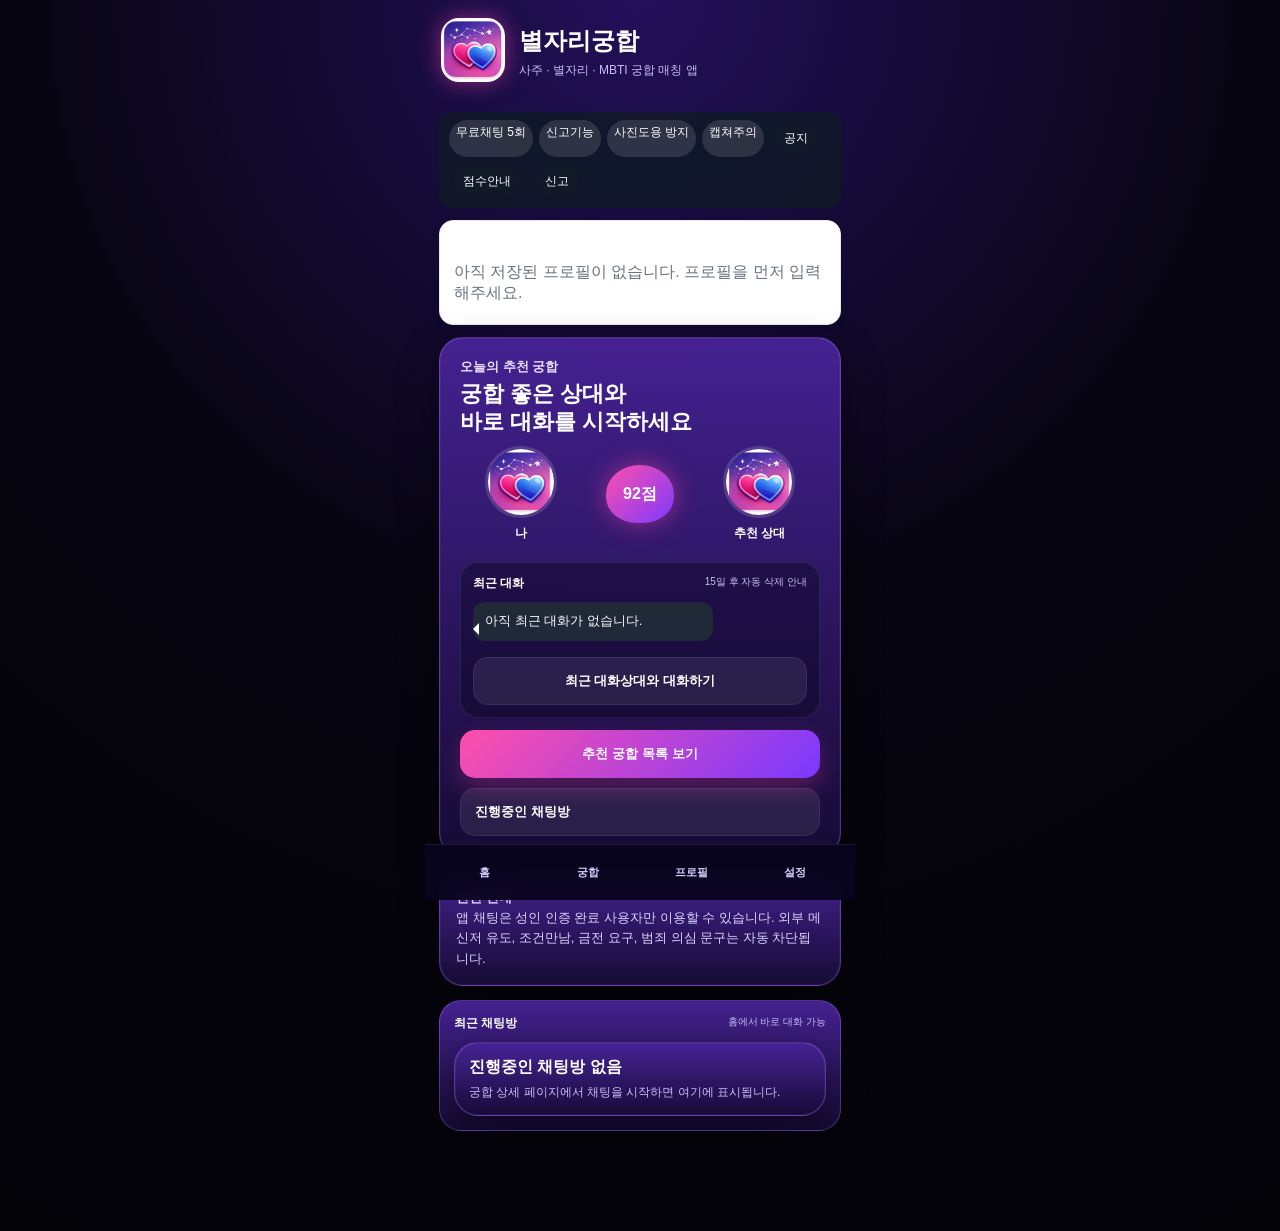
==== commit 2ccad362: "Update index.html" ====
--- a/index.html
+++ b/index.html
@@ -393,5 +393,810 @@
   <script src="./script-1.js"></script>
   <script src="./script-2.js"></script>
   <script src="./script-3.js"></script>
+
+  <!-- =========================================================
+1차 통합 수정 패치
+- 프로필 저장 유지
+- 홈 프로필 바로가기
+- 이미지 3~5장 등록
+- 스타일/체형 통합
+- 닉네임 6글자 제한
+- 채팅창 가독성 개선
+========================================================= -->
+
+<style>
+/* 1차 패치: 채팅창 가독성 개선 */
+.chat-box,
+.chat-room,
+#chatBox,
+#chatMessages {
+  background: #111827 !important;
+  color: #f9fafb !important;
+}
+
+.chat-message,
+.message,
+.bubble,
+.chat-bubble {
+  background: #1f2937 !important;
+  color: #f9fafb !important;
+  border-radius: 12px !important;
+  padding: 10px 12px !important;
+  margin: 6px 0 !important;
+}
+
+.chat-input,
+#chatInput,
+input[type="text"],
+textarea {
+  background: #ffffff;
+  color: #111827;
+}
+
+/* 1차 패치: 홈 프로필 카드 */
+#myProfileShortcut {
+  margin: 12px 0;
+  padding: 14px;
+  border-radius: 14px;
+  background: #fff;
+  border: 1px solid #e5e7eb;
+  box-shadow: 0 2px 8px rgba(0,0,0,0.06);
+}
+
+#myProfileShortcut strong {
+  font-size: 16px;
+}
+
+.profile-preview-images {
+  display: flex;
+  gap: 6px;
+  flex-wrap: wrap;
+  margin-top: 8px;
+}
+
+.profile-preview-images img {
+  width: 64px;
+  height: 64px;
+  object-fit: cover;
+  border-radius: 10px;
+  border: 1px solid #ddd;
+}
+</style>
+
+<script>
+/* =========================================================
+1차 통합 수정 스크립트
+========================================================= */
+
+(function () {
+  const PROFILE_KEY = "userProfile_v1";
+
+  const styleOptions = [
+    "늘씬형",
+    "글래머형",
+    "통통형",
+    "마른형",
+    "근육형",
+    "보통형"
+  ];
+
+  function $(id) {
+    return document.getElementById(id);
+  }
+
+  function getValue(id) {
+    const el = $(id);
+    return el ? el.value.trim() : "";
+  }
+
+  function setValue(id, value) {
+    const el = $(id);
+    if (el) el.value = value || "";
+  }
+
+  function ensureNicknameLimit() {
+    const nickname = $("nickname");
+    if (!nickname) return;
+
+    nickname.setAttribute("maxlength", "6");
+    nickname.placeholder = "닉네임 6글자";
+
+    nickname.addEventListener("input", function () {
+      if (nickname.value.length > 6) {
+        nickname.value = nickname.value.slice(0, 6);
+      }
+    });
+  }
+
+  function ensureStyleBodyUnified() {
+    let styleEl = $("style");
+
+    if (!styleEl) {
+      styleEl = document.createElement("select");
+      styleEl.id = "style";
+      styleEl.name = "style";
+
+      const profileArea =
+        $("profileForm") ||
+        $("screen-profile") ||
+        document.querySelector(".profile-form") ||
+        document.body;
+
+      const wrapper = document.createElement("div");
+      wrapper.innerHTML = "<label>스타일/체형</label>";
+      wrapper.appendChild(styleEl);
+      profileArea.appendChild(wrapper);
+    }
+
+    styleEl.innerHTML = `<option value="">스타일/체형 선택</option>` +
+      styleOptions.map(v => `<option value="${v}">${v}</option>`).join("");
+
+    const bodyType = $("bodyType");
+    if (bodyType) {
+      bodyType.closest("div")?.remove();
+    }
+  }
+
+  function ensureImageUploader() {
+    if ($("profileImages")) return;
+
+    const profileArea =
+      $("profileForm") ||
+      $("screen-profile") ||
+      document.querySelector(".profile-form") ||
+      document.body;
+
+    const box = document.createElement("div");
+    box.style.marginTop = "12px";
+    box.innerHTML = `
+      <label style="display:block;margin-bottom:6px;font-weight:600;">
+        프로필 이미지 등록
+      </label>
+      <input type="file" id="profileImages" accept="image/*" multiple>
+      <p style="font-size:12px;color:#6b7280;margin:6px 0;">
+        프로필 이미지는 3장 이상 5장 이하로 등록할 수 있습니다.
+      </p>
+      <div id="profileImagePreview" class="profile-preview-images"></div>
+    `;
+
+    profileArea.appendChild(box);
+
+    $("profileImages").addEventListener("change", handleImageUpload);
+  }
+
+  function handleImageUpload(e) {
+    const files = Array.from(e.target.files || []);
+
+    if (files.length < 3 || files.length > 5) {
+      alert("프로필 이미지는 3장 이상 5장 이하로 등록해야 합니다.");
+      e.target.value = "";
+      return;
+    }
+
+    const readers = files.map(file => {
+      return new Promise(resolve => {
+        const reader = new FileReader();
+        reader.onload = ev => resolve(ev.target.result);
+        reader.readAsDataURL(file);
+      });
+    });
+
+    Promise.all(readers).then(images => {
+      const profile = loadProfileData();
+      profile.images = images;
+      saveProfileData(profile);
+      renderImagePreview(images);
+      renderMyProfileShortcut();
+    });
+  }
+
+  function renderImagePreview(images) {
+    const preview = $("profileImagePreview");
+    if (!preview) return;
+
+    preview.innerHTML = "";
+
+    (images || []).forEach(src => {
+      const img = document.createElement("img");
+      img.src = src;
+      preview.appendChild(img);
+    });
+  }
+
+  function loadProfileData() {
+    try {
+      return JSON.parse(localStorage.getItem(PROFILE_KEY)) || {};
+    } catch {
+      return {};
+    }
+  }
+
+  function saveProfileData(profile) {
+    localStorage.setItem(PROFILE_KEY, JSON.stringify(profile));
+  }
+
+  window.saveProfile = function () {
+    const oldProfile = loadProfileData();
+
+    const profile = {
+      ...oldProfile,
+      nickname: getValue("nickname"),
+      mbti: getValue("mbti"),
+      region: getValue("region"),
+      gender: getValue("gender"),
+      birthDate: getValue("birthDate"),
+      birthTime: getValue("birthTime"),
+      style: getValue("style"),
+      intro: getValue("intro"),
+      job: getValue("job"),
+      education: getValue("education"),
+      income: getValue("income")
+    };
+
+    if (profile.nickname.length > 6) {
+      alert("닉네임은 6글자 이하로 입력해주세요.");
+      return;
+    }
+
+    saveProfileData(profile);
+    renderMyProfileShortcut();
+
+    alert("프로필이 저장되었습니다.");
+  };
+
+  window.loadProfile = function () {
+    const profile = loadProfileData();
+
+    setValue("nickname", profile.nickname);
+    setValue("mbti", profile.mbti);
+    setValue("region", profile.region);
+    setValue("gender", profile.gender);
+    setValue("birthDate", profile.birthDate);
+    setValue("birthTime", profile.birthTime);
+    setValue("style", profile.style);
+    setValue("intro", profile.intro);
+    setValue("job", profile.job);
+    setValue("education", profile.education);
+    setValue("income", profile.income);
+
+    renderImagePreview(profile.images || []);
+    renderMyProfileShortcut();
+  };
+
+  function ensureSaveButton() {
+    const existing =
+      document.querySelector("[onclick='saveProfile()']") ||
+      $("saveProfileBtn");
+
+    if (existing) {
+      existing.onclick = window.saveProfile;
+      return;
+    }
+
+    const profileArea =
+      $("profileForm") ||
+      $("screen-profile") ||
+      document.querySelector(".profile-form");
+
+    if (!profileArea) return;
+
+    const btn = document.createElement("button");
+    btn.id = "saveProfileBtn";
+    btn.type = "button";
+    btn.innerText = "프로필 저장";
+    btn.onclick = window.saveProfile;
+    btn.style.marginTop = "12px";
+    btn.style.width = "100%";
+    btn.style.padding = "12px";
+    btn.style.borderRadius = "12px";
+    btn.style.border = "0";
+    btn.style.background = "#111827";
+    btn.style.color = "#fff";
+    btn.style.fontWeight = "700";
+
+    profileArea.appendChild(btn);
+  }
+
+  function ensureHomeShortcut() {
+    if ($("myProfileShortcut")) return;
+
+    const home =
+      $("screen-home") ||
+      $("home") ||
+      document.querySelector(".home") ||
+      document.body;
+
+    const box = document.createElement("div");
+    box.id = "myProfileShortcut";
+
+    home.prepend(box);
+  }
+
+  function renderMyProfileShortcut() {
+    const box = $("myProfileShortcut");
+    if (!box) return;
+
+    const profile = loadProfileData();
+
+    if (!profile.nickname) {
+      box.innerHTML = `
+        <strong>내 프로필</strong>
+        <p style="margin:6px 0;color:#6b7280;">
+          아직 저장된 프로필이 없습니다. 프로필을 먼저 입력해주세요.
+        </p>
+      `;
+      return;
+    }
+
+    const imgs = (profile.images || []).slice(0, 5).map(src => {
+      return `<img src="${src}" alt="프로필 이미지">`;
+    }).join("");
+
+    box.innerHTML = `
+      <strong>내 프로필 바로가기</strong>
+      <div style="margin-top:8px;">
+        <b>${profile.nickname}</b><br>
+        ${profile.mbti || "MBTI 미입력"} / ${profile.region || "지역 미입력"}<br>
+        ${profile.style || "스타일/체형 미입력"}
+      </div>
+      <div class="profile-preview-images">${imgs}</div>
+      <button type="button" onclick="showScreen && showScreen('profile')" 
+        style="margin-top:10px;width:100%;padding:10px;border-radius:10px;border:1px solid #ddd;background:#f9fafb;">
+        프로필 수정하기
+      </button>
+    `;
+  }
+
+  function patchChatStyle() {
+    const chatInputs = document.querySelectorAll("input, textarea");
+    chatInputs.forEach(el => {
+      if (
+        el.id?.toLowerCase().includes("chat") ||
+        el.className?.toString().toLowerCase().includes("chat")
+      ) {
+        el.style.background = "#ffffff";
+        el.style.color = "#111827";
+      }
+    });
+  }
+
+  function initFirstPatch() {
+    ensureNicknameLimit();
+    ensureStyleBodyUnified();
+    ensureImageUploader();
+    ensureSaveButton();
+    ensureHomeShortcut();
+    window.loadProfile();
+    patchChatStyle();
+  }
+
+  if (document.readyState === "loading") {
+    document.addEventListener("DOMContentLoaded", initFirstPatch);
+  } else {
+    initFirstPatch();
+  }
+})();
+</script>
+
+  <!-- =========================================================
+2차 패치 교체본: UI 최소침범 버전
+========================================================= -->
+
+<style>
+.safe-mini-bar {
+  margin: 8px 0;
+  padding: 8px 10px;
+  border-radius: 12px;
+  background: rgba(17,24,39,.88);
+  color: #fff;
+  font-size: 12px;
+  display: flex;
+  gap: 6px;
+  flex-wrap: wrap;
+}
+
+.safe-mini-bar span {
+  background: rgba(255,255,255,.12);
+  padding: 4px 7px;
+  border-radius: 999px;
+}
+
+.safe-mini-btn {
+  border: 0;
+  border-radius: 999px;
+  padding: 6px 10px;
+  font-size: 12px;
+  background: #111827;
+  color: #fff;
+  margin: 4px;
+}
+
+.safe-modal {
+  position: fixed;
+  inset: 0;
+  background: rgba(0,0,0,.55);
+  z-index: 99999;
+  display: none;
+  align-items: center;
+  justify-content: center;
+  padding: 18px;
+}
+
+.safe-modal-box {
+  max-width: 420px;
+  width: 100%;
+  background: #fff;
+  color: #111827;
+  border-radius: 18px;
+  padding: 18px;
+  font-size: 13px;
+  line-height: 1.55;
+  max-height: 75vh;
+  overflow-y: auto;
+}
+
+.safe-modal-box h3 {
+  margin-top: 0;
+  font-size: 16px;
+}
+
+.match-score-mini {
+  font-size: 12px;
+  opacity: .85;
+  margin-top: 5px;
+}
+</style>
+
+<script>
+(function () {
+  const CHAT_KEY = "chat_credit_min_v1";
+  const REPORT_KEY = "report_log_min_v1";
+  const SETTING_KEY = "safe_settings_min_v1";
+
+  function $(id) {
+    return document.getElementById(id);
+  }
+
+  function load(key, fallback) {
+    try {
+      return JSON.parse(localStorage.getItem(key)) || fallback;
+    } catch {
+      return fallback;
+    }
+  }
+
+  function save(key, value) {
+    localStorage.setItem(key, JSON.stringify(value));
+  }
+
+  function initCredit() {
+    if (!localStorage.getItem(CHAT_KEY)) {
+      save(CHAT_KEY, {
+        freeLimit: 5,
+        freeUsed: 0,
+        paidUsed: 0
+      });
+    }
+  }
+
+  function getCredit() {
+    initCredit();
+    return load(CHAT_KEY, {
+      freeLimit: 5,
+      freeUsed: 0,
+      paidUsed: 0
+    });
+  }
+
+  function getNextChatPrice() {
+    const c = getCredit();
+    if (c.freeUsed < c.freeLimit) return 0;
+    if (c.paidUsed < 3) return 1000;
+    if (c.paidUsed < 7) return 1500;
+    return 2000;
+  }
+
+  window.requestChatWithMatch = function (name) {
+    const c = getCredit();
+    const price = getNextChatPrice();
+
+    if (price === 0) {
+      c.freeUsed++;
+      save(CHAT_KEY, c);
+      alert(`${name || "상대"}님에게 무료 채팅신청 완료\n남은 무료횟수: ${Math.max(0, c.freeLimit - c.freeUsed)}회`);
+      renderMiniBar();
+      return true;
+    }
+
+    const ok = confirm(
+      `무료 채팅신청을 모두 사용했습니다.\n이번 신청 예상비용: ${price.toLocaleString()}원\n\n현재는 테스트 결제 처리됩니다.`
+    );
+
+    if (ok) {
+      c.paidUsed++;
+      save(CHAT_KEY, c);
+      alert("채팅신청이 완료되었습니다.");
+      renderMiniBar();
+      return true;
+    }
+
+    return false;
+  };
+
+  function ensureModal() {
+    if ($("safeModal")) return;
+
+    const modal = document.createElement("div");
+    modal.id = "safeModal";
+    modal.className = "safe-modal";
+    modal.innerHTML = `
+      <div class="safe-modal-box">
+        <h3 id="safeModalTitle">안내</h3>
+        <div id="safeModalContent"></div>
+        <button class="safe-mini-btn" style="width:100%;margin-top:12px;" onclick="closeSafeModal()">닫기</button>
+      </div>
+    `;
+    document.body.appendChild(modal);
+  }
+
+  window.openSafeModal = function (type) {
+    ensureModal();
+
+    const title = $("safeModalTitle");
+    const content = $("safeModalContent");
+
+    if (type === "notice") {
+      title.innerText = "공지 / 안전 안내";
+      content.innerHTML = `
+        <p>라인·텔레그램·중국 메신저 등 외부앱 유도는 제한 사유입니다.</p>
+        <p>조건만남, 금전 요구, 사기 의심, 이미지 도용은 1회 신고만으로도 정지될 수 있습니다.</p>
+        <p>신고·경고 누적 시 채팅 제한, 계정 정지, 재가입 제한이 적용될 수 있습니다.</p>
+        <p>채팅은 안전을 위해 일정 기간 후 자동 삭제될 수 있습니다.</p>
+      `;
+    }
+
+    if (type === "score") {
+      title.innerText = "궁합 점수 안내";
+      content.innerHTML = `
+        <p>MBTI 100.00점, 별자리 100.00점, 사주 100.00점 기준입니다.</p>
+        <p>총점은 300.00점 만점으로 표시됩니다.</p>
+        <p>사주궁합은 내부적으로 시기별 흐름을 참고하지만, 사용자에게는 전체 점수와 설명 중심으로 보여줍니다.</p>
+        <p>궁합은 참고자료이며 실제 관계는 대화, 매너, 환경, 가치관에 따라 달라질 수 있습니다.</p>
+      `;
+    }
+
+    if (type === "report") {
+      title.innerText = "신고하기";
+      content.innerHTML = `
+        <select id="miniReportReason" style="width:100%;padding:10px;border-radius:10px;margin-bottom:8px;">
+          <option value="">신고 사유 선택</option>
+          <option>라인/텔레그램/중국 메신저 유도</option>
+          <option>조건만남 또는 금전 요구</option>
+          <option>프로필 이미지 도용</option>
+          <option>욕설/협박/성희롱</option>
+          <option>사기 의심</option>
+          <option>기타</option>
+        </select>
+        <input id="miniReportTarget" placeholder="상대 닉네임" style="width:100%;padding:10px;border-radius:10px;border:1px solid #ddd;">
+        <button class="safe-mini-btn" style="width:100%;margin-top:10px;" onclick="submitMiniReport()">신고 접수</button>
+      `;
+    }
+
+    $("safeModal").style.display = "flex";
+  };
+
+  window.closeSafeModal = function () {
+    $("safeModal").style.display = "none";
+  };
+
+  window.submitMiniReport = function () {
+    const reason = $("miniReportReason")?.value || "";
+    const target = $("miniReportTarget")?.value || "";
+
+    if (!reason || !target) {
+      alert("신고 대상과 사유를 입력해주세요.");
+      return;
+    }
+
+    const logs = load(REPORT_KEY, []);
+    logs.push({
+      target,
+      reason,
+      date: new Date().toLocaleString()
+    });
+
+    save(REPORT_KEY, logs);
+    alert("신고가 접수되었습니다.");
+    closeSafeModal();
+  };
+
+  function renderMiniBar() {
+    const home =
+      $("screen-home") ||
+      $("home") ||
+      document.querySelector(".home") ||
+      document.body;
+
+    let bar = $("safeMiniBar");
+
+    if (!bar) {
+      bar = document.createElement("div");
+      bar.id = "safeMiniBar";
+      bar.className = "safe-mini-bar";
+      home.prepend(bar);
+    }
+
+    const c = getCredit();
+    const left = Math.max(0, c.freeLimit - c.freeUsed);
+    const price = getNextChatPrice();
+
+    bar.innerHTML = `
+      <span>무료채팅 ${left}회</span>
+      <span>신고기능</span>
+      <span>사진도용 방지</span>
+      <span>캡쳐주의</span>
+      <button class="safe-mini-btn" onclick="openSafeModal('notice')">공지</button>
+      <button class="safe-mini-btn" onclick="openSafeModal('score')">점수안내</button>
+      <button class="safe-mini-btn" onclick="openSafeModal('report')">신고</button>
+    `;
+  }
+
+  function patchMatchCardsSoft() {
+    const cards = document.querySelectorAll(".match-card, .profile-card, .candidate-card");
+
+    cards.forEach((card) => {
+      if (card.dataset.softPatch === "true") return;
+      card.dataset.softPatch = "true";
+
+      const mbti = (70 + Math.random() * 25).toFixed(2);
+      const star = (65 + Math.random() * 30).toFixed(2);
+      const saju = (68 + Math.random() * 28).toFixed(2);
+      const total = (Number(mbti) + Number(star) + Number(saju)).toFixed(2);
+
+      const score = document.createElement("div");
+      score.className = "match-score-mini";
+      score.innerHTML = `
+        MBTI ${mbti} · 별자리 ${star} · 사주 ${saju}<br>
+        총점 <b>${total}/300.00</b>
+      `;
+
+      card.appendChild(score);
+
+      const btn = document.createElement("button");
+      btn.className = "safe-mini-btn";
+      btn.innerText = "채팅신청";
+      btn.onclick = function () {
+        requestChatWithMatch("매칭 상대");
+      };
+
+      card.appendChild(btn);
+    });
+  }
+
+  function addSettingsSmallOptions() {
+    const settings =
+      $("screen-settings") ||
+      $("settings") ||
+      document.querySelector(".settings");
+
+    if (!settings || $("safeSettingMini")) return;
+
+    const saved = load(SETTING_KEY, {
+      highScoreAlert: true,
+      showDistance: true
+    });
+
+    const box = document.createElement("div");
+    box.id = "safeSettingMini";
+    box.className = "safe-mini-bar";
+    box.innerHTML = `
+      <span>설정</span>
+      <label><input type="checkbox" id="highScoreAlertMini" ${saved.highScoreAlert ? "checked" : ""}> 고득점 알림</label>
+      <label><input type="checkbox" id="showDistanceMini" ${saved.showDistance ? "checked" : ""}> 거리표시</label>
+      <button class="safe-mini-btn" onclick="saveMiniSettings()">저장</button>
+    `;
+
+    settings.appendChild(box);
+  }
+
+  window.saveMiniSettings = function () {
+    save(SETTING_KEY, {
+      highScoreAlert: $("highScoreAlertMini")?.checked || false,
+      showDistance: $("showDistanceMini")?.checked || false
+    });
+
+    alert("설정 저장 완료");
+  };
+
+  function addProfileExtraSmall() {
+    const profile =
+      $("screen-profile") ||
+      $("profileForm") ||
+      document.querySelector(".profile-form");
+
+    if (!profile || $("profileExtraMini")) return;
+
+    const box = document.createElement("div");
+    box.id = "profileExtraMini";
+    box.style.margin = "10px 0";
+    box.innerHTML = `
+      <select id="job" style="width:100%;padding:10px;border-radius:10px;margin:5px 0;">
+        <option value="">직업 선택</option>
+        <option>회사원</option>
+        <option>자영업</option>
+        <option>전문직</option>
+        <option>공무원</option>
+        <option>프리랜서</option>
+        <option>IT/개발</option>
+        <option>서비스직</option>
+        <option>기타</option>
+      </select>
+
+      <select id="education" style="width:100%;padding:10px;border-radius:10px;margin:5px 0;">
+        <option value="">학력 선택 또는 거부</option>
+        <option>고등학교 졸업</option>
+        <option>전문대 졸업</option>
+        <option>대학교 졸업</option>
+        <option>대학원 졸업</option>
+        <option>입력 거부</option>
+      </select>
+
+      <select id="income" style="width:100%;padding:10px;border-radius:10px;margin:5px 0;">
+        <option value="">연봉 선택 또는 거부</option>
+        <option>입력 거부</option>
+        <option>2천만원 미만</option>
+        <option>2천~3천만원</option>
+        <option>3천~5천만원</option>
+        <option>5천~7천만원</option>
+        <option>7천~1억원</option>
+        <option>1억원 이상</option>
+      </select>
+
+      <select id="favoriteFood" style="width:100%;padding:10px;border-radius:10px;margin:5px 0;">
+        <option value="">좋아하는 음식</option>
+        <option>한식</option>
+        <option>중식</option>
+        <option>양식</option>
+        <option>일식</option>
+        <option>분식</option>
+        <option>고기</option>
+        <option>해산물</option>
+      </select>
+
+      <select id="hobby" style="width:100%;padding:10px;border-radius:10px;margin:5px 0;">
+        <option value="">취미 선택</option>
+        <option>독서</option>
+        <option>영화</option>
+        <option>음악감상</option>
+        <option>운동</option>
+        <option>여행</option>
+        <option>맛집</option>
+        <option>게임</option>
+        <option>드라이브</option>
+      </select>
+    `;
+
+    profile.appendChild(box);
+  }
+
+  function initSoftPatch() {
+    initCredit();
+    ensureModal();
+    renderMiniBar();
+    patchMatchCardsSoft();
+    addSettingsSmallOptions();
+    addProfileExtraSmall();
+
+    setInterval(patchMatchCardsSoft, 1500);
+  }
+
+  if (document.readyState === "loading") {
+    document.addEventListener("DOMContentLoaded", initSoftPatch);
+  } else {
+    initSoftPatch();
+  }
+})();
+</script>
+  
 </body>
 </html>
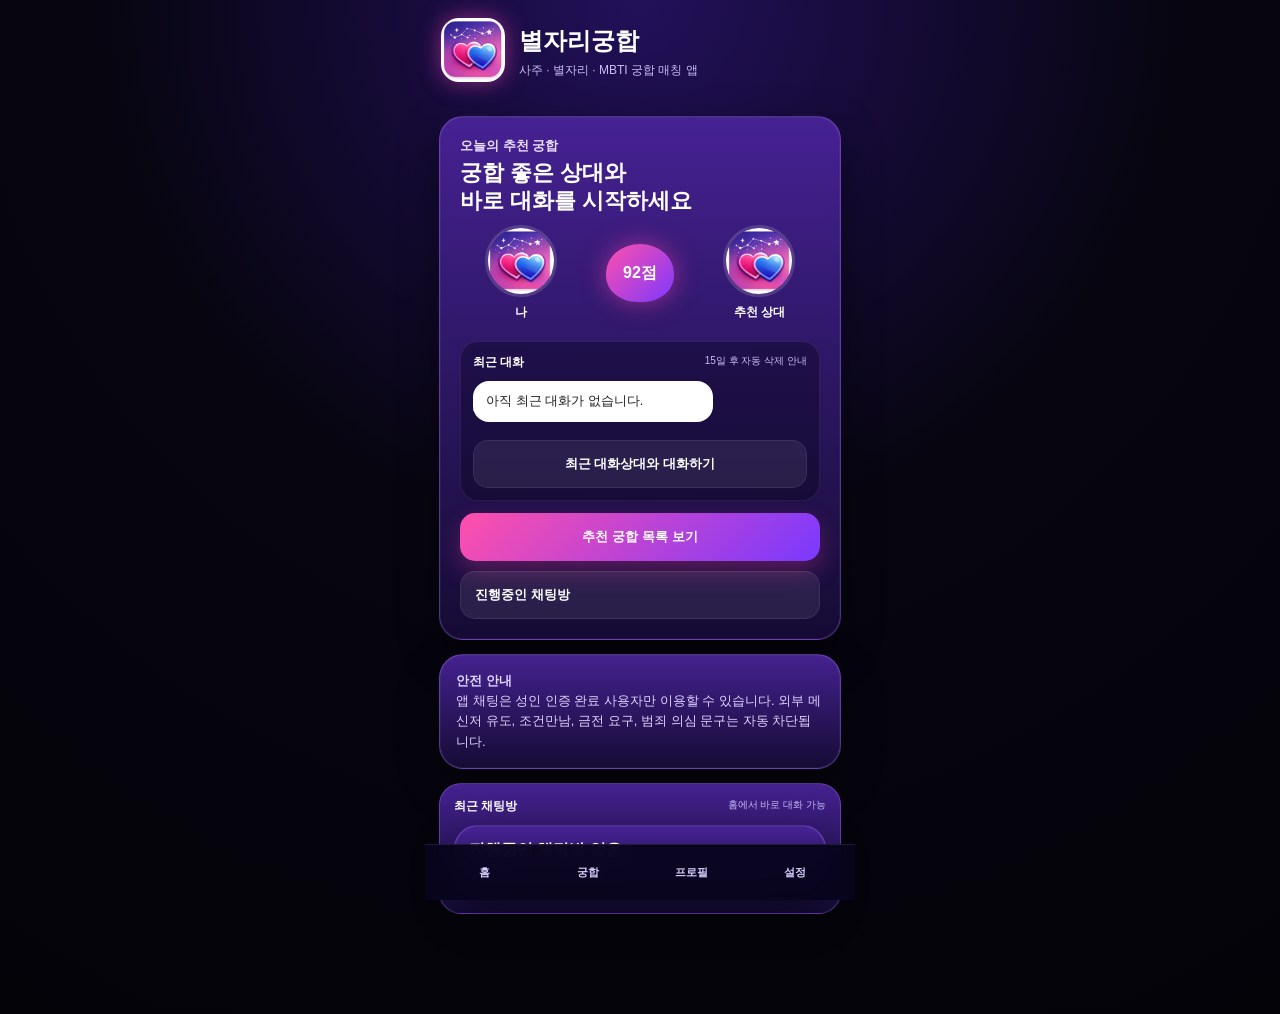
==== commit 4e834cb0: "Update index.html" ====
--- a/index.html
+++ b/index.html
@@ -393,810 +393,5 @@
   <script src="./script-1.js"></script>
   <script src="./script-2.js"></script>
   <script src="./script-3.js"></script>
-
-  <!-- =========================================================
-1차 통합 수정 패치
-- 프로필 저장 유지
-- 홈 프로필 바로가기
-- 이미지 3~5장 등록
-- 스타일/체형 통합
-- 닉네임 6글자 제한
-- 채팅창 가독성 개선
-========================================================= -->
-
-<style>
-/* 1차 패치: 채팅창 가독성 개선 */
-.chat-box,
-.chat-room,
-#chatBox,
-#chatMessages {
-  background: #111827 !important;
-  color: #f9fafb !important;
-}
-
-.chat-message,
-.message,
-.bubble,
-.chat-bubble {
-  background: #1f2937 !important;
-  color: #f9fafb !important;
-  border-radius: 12px !important;
-  padding: 10px 12px !important;
-  margin: 6px 0 !important;
-}
-
-.chat-input,
-#chatInput,
-input[type="text"],
-textarea {
-  background: #ffffff;
-  color: #111827;
-}
-
-/* 1차 패치: 홈 프로필 카드 */
-#myProfileShortcut {
-  margin: 12px 0;
-  padding: 14px;
-  border-radius: 14px;
-  background: #fff;
-  border: 1px solid #e5e7eb;
-  box-shadow: 0 2px 8px rgba(0,0,0,0.06);
-}
-
-#myProfileShortcut strong {
-  font-size: 16px;
-}
-
-.profile-preview-images {
-  display: flex;
-  gap: 6px;
-  flex-wrap: wrap;
-  margin-top: 8px;
-}
-
-.profile-preview-images img {
-  width: 64px;
-  height: 64px;
-  object-fit: cover;
-  border-radius: 10px;
-  border: 1px solid #ddd;
-}
-</style>
-
-<script>
-/* =========================================================
-1차 통합 수정 스크립트
-========================================================= */
-
-(function () {
-  const PROFILE_KEY = "userProfile_v1";
-
-  const styleOptions = [
-    "늘씬형",
-    "글래머형",
-    "통통형",
-    "마른형",
-    "근육형",
-    "보통형"
-  ];
-
-  function $(id) {
-    return document.getElementById(id);
-  }
-
-  function getValue(id) {
-    const el = $(id);
-    return el ? el.value.trim() : "";
-  }
-
-  function setValue(id, value) {
-    const el = $(id);
-    if (el) el.value = value || "";
-  }
-
-  function ensureNicknameLimit() {
-    const nickname = $("nickname");
-    if (!nickname) return;
-
-    nickname.setAttribute("maxlength", "6");
-    nickname.placeholder = "닉네임 6글자";
-
-    nickname.addEventListener("input", function () {
-      if (nickname.value.length > 6) {
-        nickname.value = nickname.value.slice(0, 6);
-      }
-    });
-  }
-
-  function ensureStyleBodyUnified() {
-    let styleEl = $("style");
-
-    if (!styleEl) {
-      styleEl = document.createElement("select");
-      styleEl.id = "style";
-      styleEl.name = "style";
-
-      const profileArea =
-        $("profileForm") ||
-        $("screen-profile") ||
-        document.querySelector(".profile-form") ||
-        document.body;
-
-      const wrapper = document.createElement("div");
-      wrapper.innerHTML = "<label>스타일/체형</label>";
-      wrapper.appendChild(styleEl);
-      profileArea.appendChild(wrapper);
-    }
-
-    styleEl.innerHTML = `<option value="">스타일/체형 선택</option>` +
-      styleOptions.map(v => `<option value="${v}">${v}</option>`).join("");
-
-    const bodyType = $("bodyType");
-    if (bodyType) {
-      bodyType.closest("div")?.remove();
-    }
-  }
-
-  function ensureImageUploader() {
-    if ($("profileImages")) return;
-
-    const profileArea =
-      $("profileForm") ||
-      $("screen-profile") ||
-      document.querySelector(".profile-form") ||
-      document.body;
-
-    const box = document.createElement("div");
-    box.style.marginTop = "12px";
-    box.innerHTML = `
-      <label style="display:block;margin-bottom:6px;font-weight:600;">
-        프로필 이미지 등록
-      </label>
-      <input type="file" id="profileImages" accept="image/*" multiple>
-      <p style="font-size:12px;color:#6b7280;margin:6px 0;">
-        프로필 이미지는 3장 이상 5장 이하로 등록할 수 있습니다.
-      </p>
-      <div id="profileImagePreview" class="profile-preview-images"></div>
-    `;
-
-    profileArea.appendChild(box);
-
-    $("profileImages").addEventListener("change", handleImageUpload);
-  }
-
-  function handleImageUpload(e) {
-    const files = Array.from(e.target.files || []);
-
-    if (files.length < 3 || files.length > 5) {
-      alert("프로필 이미지는 3장 이상 5장 이하로 등록해야 합니다.");
-      e.target.value = "";
-      return;
-    }
-
-    const readers = files.map(file => {
-      return new Promise(resolve => {
-        const reader = new FileReader();
-        reader.onload = ev => resolve(ev.target.result);
-        reader.readAsDataURL(file);
-      });
-    });
-
-    Promise.all(readers).then(images => {
-      const profile = loadProfileData();
-      profile.images = images;
-      saveProfileData(profile);
-      renderImagePreview(images);
-      renderMyProfileShortcut();
-    });
-  }
-
-  function renderImagePreview(images) {
-    const preview = $("profileImagePreview");
-    if (!preview) return;
-
-    preview.innerHTML = "";
-
-    (images || []).forEach(src => {
-      const img = document.createElement("img");
-      img.src = src;
-      preview.appendChild(img);
-    });
-  }
-
-  function loadProfileData() {
-    try {
-      return JSON.parse(localStorage.getItem(PROFILE_KEY)) || {};
-    } catch {
-      return {};
-    }
-  }
-
-  function saveProfileData(profile) {
-    localStorage.setItem(PROFILE_KEY, JSON.stringify(profile));
-  }
-
-  window.saveProfile = function () {
-    const oldProfile = loadProfileData();
-
-    const profile = {
-      ...oldProfile,
-      nickname: getValue("nickname"),
-      mbti: getValue("mbti"),
-      region: getValue("region"),
-      gender: getValue("gender"),
-      birthDate: getValue("birthDate"),
-      birthTime: getValue("birthTime"),
-      style: getValue("style"),
-      intro: getValue("intro"),
-      job: getValue("job"),
-      education: getValue("education"),
-      income: getValue("income")
-    };
-
-    if (profile.nickname.length > 6) {
-      alert("닉네임은 6글자 이하로 입력해주세요.");
-      return;
-    }
-
-    saveProfileData(profile);
-    renderMyProfileShortcut();
-
-    alert("프로필이 저장되었습니다.");
-  };
-
-  window.loadProfile = function () {
-    const profile = loadProfileData();
-
-    setValue("nickname", profile.nickname);
-    setValue("mbti", profile.mbti);
-    setValue("region", profile.region);
-    setValue("gender", profile.gender);
-    setValue("birthDate", profile.birthDate);
-    setValue("birthTime", profile.birthTime);
-    setValue("style", profile.style);
-    setValue("intro", profile.intro);
-    setValue("job", profile.job);
-    setValue("education", profile.education);
-    setValue("income", profile.income);
-
-    renderImagePreview(profile.images || []);
-    renderMyProfileShortcut();
-  };
-
-  function ensureSaveButton() {
-    const existing =
-      document.querySelector("[onclick='saveProfile()']") ||
-      $("saveProfileBtn");
-
-    if (existing) {
-      existing.onclick = window.saveProfile;
-      return;
-    }
-
-    const profileArea =
-      $("profileForm") ||
-      $("screen-profile") ||
-      document.querySelector(".profile-form");
-
-    if (!profileArea) return;
-
-    const btn = document.createElement("button");
-    btn.id = "saveProfileBtn";
-    btn.type = "button";
-    btn.innerText = "프로필 저장";
-    btn.onclick = window.saveProfile;
-    btn.style.marginTop = "12px";
-    btn.style.width = "100%";
-    btn.style.padding = "12px";
-    btn.style.borderRadius = "12px";
-    btn.style.border = "0";
-    btn.style.background = "#111827";
-    btn.style.color = "#fff";
-    btn.style.fontWeight = "700";
-
-    profileArea.appendChild(btn);
-  }
-
-  function ensureHomeShortcut() {
-    if ($("myProfileShortcut")) return;
-
-    const home =
-      $("screen-home") ||
-      $("home") ||
-      document.querySelector(".home") ||
-      document.body;
-
-    const box = document.createElement("div");
-    box.id = "myProfileShortcut";
-
-    home.prepend(box);
-  }
-
-  function renderMyProfileShortcut() {
-    const box = $("myProfileShortcut");
-    if (!box) return;
-
-    const profile = loadProfileData();
-
-    if (!profile.nickname) {
-      box.innerHTML = `
-        <strong>내 프로필</strong>
-        <p style="margin:6px 0;color:#6b7280;">
-          아직 저장된 프로필이 없습니다. 프로필을 먼저 입력해주세요.
-        </p>
-      `;
-      return;
-    }
-
-    const imgs = (profile.images || []).slice(0, 5).map(src => {
-      return `<img src="${src}" alt="프로필 이미지">`;
-    }).join("");
-
-    box.innerHTML = `
-      <strong>내 프로필 바로가기</strong>
-      <div style="margin-top:8px;">
-        <b>${profile.nickname}</b><br>
-        ${profile.mbti || "MBTI 미입력"} / ${profile.region || "지역 미입력"}<br>
-        ${profile.style || "스타일/체형 미입력"}
-      </div>
-      <div class="profile-preview-images">${imgs}</div>
-      <button type="button" onclick="showScreen && showScreen('profile')" 
-        style="margin-top:10px;width:100%;padding:10px;border-radius:10px;border:1px solid #ddd;background:#f9fafb;">
-        프로필 수정하기
-      </button>
-    `;
-  }
-
-  function patchChatStyle() {
-    const chatInputs = document.querySelectorAll("input, textarea");
-    chatInputs.forEach(el => {
-      if (
-        el.id?.toLowerCase().includes("chat") ||
-        el.className?.toString().toLowerCase().includes("chat")
-      ) {
-        el.style.background = "#ffffff";
-        el.style.color = "#111827";
-      }
-    });
-  }
-
-  function initFirstPatch() {
-    ensureNicknameLimit();
-    ensureStyleBodyUnified();
-    ensureImageUploader();
-    ensureSaveButton();
-    ensureHomeShortcut();
-    window.loadProfile();
-    patchChatStyle();
-  }
-
-  if (document.readyState === "loading") {
-    document.addEventListener("DOMContentLoaded", initFirstPatch);
-  } else {
-    initFirstPatch();
-  }
-})();
-</script>
-
-  <!-- =========================================================
-2차 패치 교체본: UI 최소침범 버전
-========================================================= -->
-
-<style>
-.safe-mini-bar {
-  margin: 8px 0;
-  padding: 8px 10px;
-  border-radius: 12px;
-  background: rgba(17,24,39,.88);
-  color: #fff;
-  font-size: 12px;
-  display: flex;
-  gap: 6px;
-  flex-wrap: wrap;
-}
-
-.safe-mini-bar span {
-  background: rgba(255,255,255,.12);
-  padding: 4px 7px;
-  border-radius: 999px;
-}
-
-.safe-mini-btn {
-  border: 0;
-  border-radius: 999px;
-  padding: 6px 10px;
-  font-size: 12px;
-  background: #111827;
-  color: #fff;
-  margin: 4px;
-}
-
-.safe-modal {
-  position: fixed;
-  inset: 0;
-  background: rgba(0,0,0,.55);
-  z-index: 99999;
-  display: none;
-  align-items: center;
-  justify-content: center;
-  padding: 18px;
-}
-
-.safe-modal-box {
-  max-width: 420px;
-  width: 100%;
-  background: #fff;
-  color: #111827;
-  border-radius: 18px;
-  padding: 18px;
-  font-size: 13px;
-  line-height: 1.55;
-  max-height: 75vh;
-  overflow-y: auto;
-}
-
-.safe-modal-box h3 {
-  margin-top: 0;
-  font-size: 16px;
-}
-
-.match-score-mini {
-  font-size: 12px;
-  opacity: .85;
-  margin-top: 5px;
-}
-</style>
-
-<script>
-(function () {
-  const CHAT_KEY = "chat_credit_min_v1";
-  const REPORT_KEY = "report_log_min_v1";
-  const SETTING_KEY = "safe_settings_min_v1";
-
-  function $(id) {
-    return document.getElementById(id);
-  }
-
-  function load(key, fallback) {
-    try {
-      return JSON.parse(localStorage.getItem(key)) || fallback;
-    } catch {
-      return fallback;
-    }
-  }
-
-  function save(key, value) {
-    localStorage.setItem(key, JSON.stringify(value));
-  }
-
-  function initCredit() {
-    if (!localStorage.getItem(CHAT_KEY)) {
-      save(CHAT_KEY, {
-        freeLimit: 5,
-        freeUsed: 0,
-        paidUsed: 0
-      });
-    }
-  }
-
-  function getCredit() {
-    initCredit();
-    return load(CHAT_KEY, {
-      freeLimit: 5,
-      freeUsed: 0,
-      paidUsed: 0
-    });
-  }
-
-  function getNextChatPrice() {
-    const c = getCredit();
-    if (c.freeUsed < c.freeLimit) return 0;
-    if (c.paidUsed < 3) return 1000;
-    if (c.paidUsed < 7) return 1500;
-    return 2000;
-  }
-
-  window.requestChatWithMatch = function (name) {
-    const c = getCredit();
-    const price = getNextChatPrice();
-
-    if (price === 0) {
-      c.freeUsed++;
-      save(CHAT_KEY, c);
-      alert(`${name || "상대"}님에게 무료 채팅신청 완료\n남은 무료횟수: ${Math.max(0, c.freeLimit - c.freeUsed)}회`);
-      renderMiniBar();
-      return true;
-    }
-
-    const ok = confirm(
-      `무료 채팅신청을 모두 사용했습니다.\n이번 신청 예상비용: ${price.toLocaleString()}원\n\n현재는 테스트 결제 처리됩니다.`
-    );
-
-    if (ok) {
-      c.paidUsed++;
-      save(CHAT_KEY, c);
-      alert("채팅신청이 완료되었습니다.");
-      renderMiniBar();
-      return true;
-    }
-
-    return false;
-  };
-
-  function ensureModal() {
-    if ($("safeModal")) return;
-
-    const modal = document.createElement("div");
-    modal.id = "safeModal";
-    modal.className = "safe-modal";
-    modal.innerHTML = `
-      <div class="safe-modal-box">
-        <h3 id="safeModalTitle">안내</h3>
-        <div id="safeModalContent"></div>
-        <button class="safe-mini-btn" style="width:100%;margin-top:12px;" onclick="closeSafeModal()">닫기</button>
-      </div>
-    `;
-    document.body.appendChild(modal);
-  }
-
-  window.openSafeModal = function (type) {
-    ensureModal();
-
-    const title = $("safeModalTitle");
-    const content = $("safeModalContent");
-
-    if (type === "notice") {
-      title.innerText = "공지 / 안전 안내";
-      content.innerHTML = `
-        <p>라인·텔레그램·중국 메신저 등 외부앱 유도는 제한 사유입니다.</p>
-        <p>조건만남, 금전 요구, 사기 의심, 이미지 도용은 1회 신고만으로도 정지될 수 있습니다.</p>
-        <p>신고·경고 누적 시 채팅 제한, 계정 정지, 재가입 제한이 적용될 수 있습니다.</p>
-        <p>채팅은 안전을 위해 일정 기간 후 자동 삭제될 수 있습니다.</p>
-      `;
-    }
-
-    if (type === "score") {
-      title.innerText = "궁합 점수 안내";
-      content.innerHTML = `
-        <p>MBTI 100.00점, 별자리 100.00점, 사주 100.00점 기준입니다.</p>
-        <p>총점은 300.00점 만점으로 표시됩니다.</p>
-        <p>사주궁합은 내부적으로 시기별 흐름을 참고하지만, 사용자에게는 전체 점수와 설명 중심으로 보여줍니다.</p>
-        <p>궁합은 참고자료이며 실제 관계는 대화, 매너, 환경, 가치관에 따라 달라질 수 있습니다.</p>
-      `;
-    }
-
-    if (type === "report") {
-      title.innerText = "신고하기";
-      content.innerHTML = `
-        <select id="miniReportReason" style="width:100%;padding:10px;border-radius:10px;margin-bottom:8px;">
-          <option value="">신고 사유 선택</option>
-          <option>라인/텔레그램/중국 메신저 유도</option>
-          <option>조건만남 또는 금전 요구</option>
-          <option>프로필 이미지 도용</option>
-          <option>욕설/협박/성희롱</option>
-          <option>사기 의심</option>
-          <option>기타</option>
-        </select>
-        <input id="miniReportTarget" placeholder="상대 닉네임" style="width:100%;padding:10px;border-radius:10px;border:1px solid #ddd;">
-        <button class="safe-mini-btn" style="width:100%;margin-top:10px;" onclick="submitMiniReport()">신고 접수</button>
-      `;
-    }
-
-    $("safeModal").style.display = "flex";
-  };
-
-  window.closeSafeModal = function () {
-    $("safeModal").style.display = "none";
-  };
-
-  window.submitMiniReport = function () {
-    const reason = $("miniReportReason")?.value || "";
-    const target = $("miniReportTarget")?.value || "";
-
-    if (!reason || !target) {
-      alert("신고 대상과 사유를 입력해주세요.");
-      return;
-    }
-
-    const logs = load(REPORT_KEY, []);
-    logs.push({
-      target,
-      reason,
-      date: new Date().toLocaleString()
-    });
-
-    save(REPORT_KEY, logs);
-    alert("신고가 접수되었습니다.");
-    closeSafeModal();
-  };
-
-  function renderMiniBar() {
-    const home =
-      $("screen-home") ||
-      $("home") ||
-      document.querySelector(".home") ||
-      document.body;
-
-    let bar = $("safeMiniBar");
-
-    if (!bar) {
-      bar = document.createElement("div");
-      bar.id = "safeMiniBar";
-      bar.className = "safe-mini-bar";
-      home.prepend(bar);
-    }
-
-    const c = getCredit();
-    const left = Math.max(0, c.freeLimit - c.freeUsed);
-    const price = getNextChatPrice();
-
-    bar.innerHTML = `
-      <span>무료채팅 ${left}회</span>
-      <span>신고기능</span>
-      <span>사진도용 방지</span>
-      <span>캡쳐주의</span>
-      <button class="safe-mini-btn" onclick="openSafeModal('notice')">공지</button>
-      <button class="safe-mini-btn" onclick="openSafeModal('score')">점수안내</button>
-      <button class="safe-mini-btn" onclick="openSafeModal('report')">신고</button>
-    `;
-  }
-
-  function patchMatchCardsSoft() {
-    const cards = document.querySelectorAll(".match-card, .profile-card, .candidate-card");
-
-    cards.forEach((card) => {
-      if (card.dataset.softPatch === "true") return;
-      card.dataset.softPatch = "true";
-
-      const mbti = (70 + Math.random() * 25).toFixed(2);
-      const star = (65 + Math.random() * 30).toFixed(2);
-      const saju = (68 + Math.random() * 28).toFixed(2);
-      const total = (Number(mbti) + Number(star) + Number(saju)).toFixed(2);
-
-      const score = document.createElement("div");
-      score.className = "match-score-mini";
-      score.innerHTML = `
-        MBTI ${mbti} · 별자리 ${star} · 사주 ${saju}<br>
-        총점 <b>${total}/300.00</b>
-      `;
-
-      card.appendChild(score);
-
-      const btn = document.createElement("button");
-      btn.className = "safe-mini-btn";
-      btn.innerText = "채팅신청";
-      btn.onclick = function () {
-        requestChatWithMatch("매칭 상대");
-      };
-
-      card.appendChild(btn);
-    });
-  }
-
-  function addSettingsSmallOptions() {
-    const settings =
-      $("screen-settings") ||
-      $("settings") ||
-      document.querySelector(".settings");
-
-    if (!settings || $("safeSettingMini")) return;
-
-    const saved = load(SETTING_KEY, {
-      highScoreAlert: true,
-      showDistance: true
-    });
-
-    const box = document.createElement("div");
-    box.id = "safeSettingMini";
-    box.className = "safe-mini-bar";
-    box.innerHTML = `
-      <span>설정</span>
-      <label><input type="checkbox" id="highScoreAlertMini" ${saved.highScoreAlert ? "checked" : ""}> 고득점 알림</label>
-      <label><input type="checkbox" id="showDistanceMini" ${saved.showDistance ? "checked" : ""}> 거리표시</label>
-      <button class="safe-mini-btn" onclick="saveMiniSettings()">저장</button>
-    `;
-
-    settings.appendChild(box);
-  }
-
-  window.saveMiniSettings = function () {
-    save(SETTING_KEY, {
-      highScoreAlert: $("highScoreAlertMini")?.checked || false,
-      showDistance: $("showDistanceMini")?.checked || false
-    });
-
-    alert("설정 저장 완료");
-  };
-
-  function addProfileExtraSmall() {
-    const profile =
-      $("screen-profile") ||
-      $("profileForm") ||
-      document.querySelector(".profile-form");
-
-    if (!profile || $("profileExtraMini")) return;
-
-    const box = document.createElement("div");
-    box.id = "profileExtraMini";
-    box.style.margin = "10px 0";
-    box.innerHTML = `
-      <select id="job" style="width:100%;padding:10px;border-radius:10px;margin:5px 0;">
-        <option value="">직업 선택</option>
-        <option>회사원</option>
-        <option>자영업</option>
-        <option>전문직</option>
-        <option>공무원</option>
-        <option>프리랜서</option>
-        <option>IT/개발</option>
-        <option>서비스직</option>
-        <option>기타</option>
-      </select>
-
-      <select id="education" style="width:100%;padding:10px;border-radius:10px;margin:5px 0;">
-        <option value="">학력 선택 또는 거부</option>
-        <option>고등학교 졸업</option>
-        <option>전문대 졸업</option>
-        <option>대학교 졸업</option>
-        <option>대학원 졸업</option>
-        <option>입력 거부</option>
-      </select>
-
-      <select id="income" style="width:100%;padding:10px;border-radius:10px;margin:5px 0;">
-        <option value="">연봉 선택 또는 거부</option>
-        <option>입력 거부</option>
-        <option>2천만원 미만</option>
-        <option>2천~3천만원</option>
-        <option>3천~5천만원</option>
-        <option>5천~7천만원</option>
-        <option>7천~1억원</option>
-        <option>1억원 이상</option>
-      </select>
-
-      <select id="favoriteFood" style="width:100%;padding:10px;border-radius:10px;margin:5px 0;">
-        <option value="">좋아하는 음식</option>
-        <option>한식</option>
-        <option>중식</option>
-        <option>양식</option>
-        <option>일식</option>
-        <option>분식</option>
-        <option>고기</option>
-        <option>해산물</option>
-      </select>
-
-      <select id="hobby" style="width:100%;padding:10px;border-radius:10px;margin:5px 0;">
-        <option value="">취미 선택</option>
-        <option>독서</option>
-        <option>영화</option>
-        <option>음악감상</option>
-        <option>운동</option>
-        <option>여행</option>
-        <option>맛집</option>
-        <option>게임</option>
-        <option>드라이브</option>
-      </select>
-    `;
-
-    profile.appendChild(box);
-  }
-
-  function initSoftPatch() {
-    initCredit();
-    ensureModal();
-    renderMiniBar();
-    patchMatchCardsSoft();
-    addSettingsSmallOptions();
-    addProfileExtraSmall();
-
-    setInterval(patchMatchCardsSoft, 1500);
-  }
-
-  if (document.readyState === "loading") {
-    document.addEventListener("DOMContentLoaded", initSoftPatch);
-  } else {
-    initSoftPatch();
-  }
-})();
-</script>
-  
 </body>
 </html>
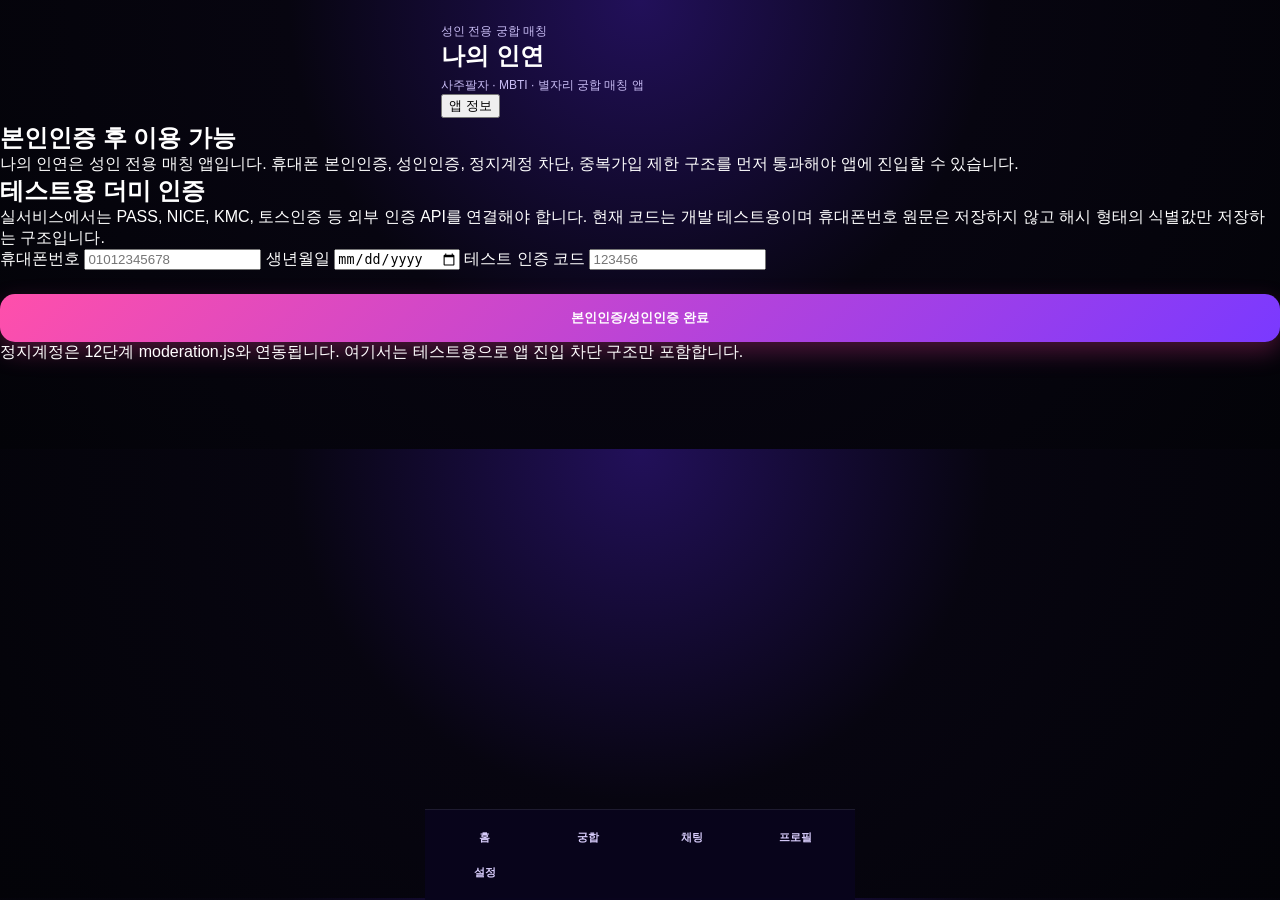
==== commit e02b95d5: "Update index.html" ====
--- a/index.html
+++ b/index.html
@@ -1,397 +1,36 @@
-<!DOCTYPE html>
+<!doctype html>
 <html lang="ko">
 <head>
   <meta charset="UTF-8" />
   <meta name="viewport" content="width=device-width, initial-scale=1, viewport-fit=cover" />
-  <title>별자리궁합 · 사주팔자궁합 · MBTI 궁합 매칭앱</title>
+  <meta name="theme-color" content="#12101d" />
+  <title>나의 인연</title>
   <link rel="stylesheet" href="./style.css" />
 </head>
-
 <body>
-  <div id="app">
-
-    <!-- 01. 상단 -->
+  <div id="app" class="app-shell">
     <header class="app-header">
-      <div class="brand-row">
-        <div class="app-icon">
-          <img src="./assets/app-icon.png" alt="앱 아이콘" />
-        </div>
-        <div>
-          <h1>별자리궁합</h1>
-          <p>사주 · 별자리 · MBTI 궁합 매칭 앱</p>
-        </div>
+      <div>
+        <p class="eyebrow">성인 전용 궁합 매칭</p>
+        <h1 id="appTitle">나의 인연</h1>
+        <p class="subtitle">사주팔자 · MBTI · 별자리 궁합 매칭 앱</p>
       </div>
+      <button id="adminHiddenEntry" class="ghost-btn" aria-label="관리자 숨김 진입">앱 정보</button>
     </header>
 
-    <!-- 02. 홈 화면 -->
-<main class="screen active" id="screen-home">
-  <section class="home-card home-chat-combo">
-    <div class="home-title-row">
-      <div>
-        <p class="mini-title left">오늘의 추천 궁합</p>
-        <h2>궁합 좋은 상대와<br>바로 대화를 시작하세요</h2>
-      </div>
-     
-    </div>
+    <main id="screenRoot" class="screen-root"></main>
 
-    <div class="best-match">
-      <div class="profile-small">
-        <img src="./assets/profile-man.png" alt="내 프로필" />
-        <span>나</span>
-      </div>
-      <div class="heart-score"><span>92점</span></div>
-      <div class="profile-small">
-        <img src="./assets/profile-woman.png" alt="상대 프로필" />
-        <span>추천 상대</span>
-      </div>
-    </div>
-
-<div class="home-quick-chat">
-  <div class="chat-preview-head">
-    <strong>최근 대화</strong>
-    <span>15일 후 자동 삭제 안내</span>
+    <nav class="bottom-nav" aria-label="하단 메뉴">
+      <button data-tab="home" class="nav-btn active">홈</button>
+      <button data-tab="match" class="nav-btn">궁합</button>
+      <button data-tab="chat" class="nav-btn">채팅</button>
+      <button data-tab="profile" class="nav-btn">프로필</button>
+      <button data-tab="settings" class="nav-btn">설정</button>
+    </nav>
   </div>
 
-  <div id="homeRecentChat">
-    <div class="chat-bubble other">아직 최근 대화가 없습니다.</div>
-  </div>
+  <div id="toast" class="toast hidden"></div>
 
-  <button class="sub-btn" onclick="openRecentChatFromHome()">
-    최근 대화상대와 대화하기
-  </button>
-</div>
-
-    <button class="primary-btn" onclick="goScreen('matches')">추천 궁합 목록 보기</button>
-    <button class="sub-btn" onclick="goScreen('chatList')">진행중인 채팅방</button>
-  </section>
-
-  <section class="notice-card">
-    <strong>안전 안내</strong>
-    <p>
-      앱 채팅은 성인 인증 완료 사용자만 이용할 수 있습니다.
-      외부 메신저 유도, 조건만남, 금전 요구, 범죄 의심 문구는 자동 차단됩니다.
-    </p>
-  </section>
-<section class="home-chat-list">
-  <div class="chat-preview-head">
-    <strong>최근 채팅방</strong>
-    <span>홈에서 바로 대화 가능</span>
-  </div>
-
-  <div id="homeChatRoomList">
-    <div class="match-card">
-      <h3>진행중인 채팅방 없음</h3>
-      <p>궁합 상세 페이지에서 채팅을 시작하면 여기에 표시됩니다.</p>
-    </div>
-  </div>
-</section>
-</main>
-
-    <!-- 03. 추천 궁합 목록 -->
-    <main class="screen" id="screen-matches">
-      <div class="screen-title">
-        <h2>추천 궁합 목록</h2>
-        <p>50점 이상만 프로필 열람 및 채팅 연결이 가능합니다.</p>
-      </div>
-
-      <div class="filter-tabs">
-        <button class="tab active">전체</button>
-        <button class="tab">50점 이상</button>
-        <button class="tab">접속중</button>
-      </div>
-
-      <section id="matchList" class="match-list"></section>
-    </main>
-
-    <!-- 04. 궁합 상세 -->
-    <main class="screen" id="screen-detail">
-      <div class="detail-top">
-        <button class="back-btn" onclick="goScreen('matches')">‹</button>
-        <h2>궁합 상세 페이지</h2>
-      </div>
-
-      <section class="detail-card">
-        <div class="detail-users">
-          <div>
-            <img src="./assets/profile-man.png" alt="나" />
-            <span>나</span>
-          </div>
-
-          <div class="big-heart">
-            <strong id="detailTotalScore">82점</strong>
-          </div>
-
-          <div>
-            <img src="./assets/profile-woman.png" alt="상대" />
-            <span id="detailPartnerName">지우</span>
-          </div>
-        </div>
-
-        <div class="score-box">
-          <h3>종합 궁합 점수</h3>
-          <p><strong id="detailGrade">좋은 궁합</strong></p>
-          <p id="detailReason">
-            사주, MBTI, 별자리 궁합을 종합하여 계산한 결과입니다.
-          </p>
-        </div>
-
-        <div class="score-bars">
-  <div class="bar-item">
-    <div class="bar-label">사주 궁합</div>
-    <div class="bar-bg">
-      <div id="barSaju" class="bar-fill"></div>
-    </div>
-    <div id="detailSajuScore" class="bar-score"></div>
-  </div>
-
-  <div class="bar-item">
-    <div class="bar-label">MBTI 궁합</div>
-    <div class="bar-bg">
-      <div id="barMbti" class="bar-fill"></div>
-    </div>
-    <div id="detailMbtiScore" class="bar-score"></div>
-  </div>
-
-  <div class="bar-item">
-    <div class="bar-label">별자리 궁합</div>
-    <div class="bar-bg">
-      <div id="barStar" class="bar-fill"></div>
-    </div>
-    <div id="detailStarScore" class="bar-score"></div>
-  </div>
-</div>
-
-        <div class="analysis-card">
-          <h3>사주 세부 흐름</h3>
-          <p id="detailSajuText">
-            년지, 월지, 일지, 시지 기준으로 인생 구간별 궁합 흐름을 보여줍니다.
-          </p>
-        </div>
-
-        <div class="analysis-card">
-          <h3>MBTI 궁합 설명</h3>
-          <p id="detailMbtiText">
-            성향 차이와 대화 방식, 감정 표현 방식의 조화를 기준으로 설명합니다.
-          </p>
-        </div>
-
-        <div class="analysis-card">
-          <h3>별자리 궁합 설명</h3>
-          <p id="detailStarText">
-            감정 흐름, 관계 속도, 끌림과 안정감을 기준으로 설명합니다.
-          </p>
-        </div>
-
-        <button class="primary-btn" id="detailChatBtn" onclick="openChatFromDetail()">
-          채팅 시작하기
-        </button>
-      </section>
-    </main>
-
-    <!-- 05. 채팅방 리스트 -->
-    <main class="screen" id="screen-chatList">
-      <div class="screen-title">
-        <h2>진행중인 채팅방</h2>
-        <p>채팅 내용은 일정 기간 후 자동 삭제됩니다.</p>
-      </div>
-
-      <section id="chatRoomList" class="chat-room-list"></section>
-    </main>
-
-    <!-- 06. 채팅 화면 -->
-    <main class="screen" id="screen-chat">
-      <div class="chat-header">
-        <button class="back-btn" onclick="goScreen('chatList')">‹</button>
-        <div>
-          <h2 id="chatPartnerName">상대</h2>
-          <p>채팅 내용은 15일 후 자동 삭제될 수 있습니다.</p>
-        </div>
-      </div>
-
-      <section class="chat-warning">
-        외부 메신저 유도, 조건만남, 금전 요구, 연락처 교환 유도 문구는 차단될 수 있습니다.
-      </section>
-
-      <section id="chatMessages" class="chat-messages"></section>
-
-      <div class="chat-input-box">
-        <input id="chatInput" type="text" placeholder="메시지를 입력하세요" />
-        <button onclick="sendMessage()">전송</button>
-      </div>
-    </main>
-
-    <!-- 07. 프로필 -->
-    <main class="screen" id="screen-profile">
-      <div class="screen-title">
-        <h2>프로필 입력</h2>
-        <p>생년월일시는 외부에 공개되지 않고 궁합 계산에만 사용됩니다.</p>
-      </div>
-
-      <section class="form-card">
-        <label>프로필 이미지</label>
-        <input type="file" accept="image/*" id="profileImage" />
-
-        <label>닉네임</label>
-        <input id="nickname" type="text" placeholder="닉네임" />
-
-        <label>성별</label>
-        <select id="gender">
-          <option value="">선택</option>
-          <option value="male">남성</option>
-          <option value="female">여성</option>
-        </select>
-
-        <label>생년월일시</label>
-        <div class="grid-4">
-          <input id="birthYear" type="number" placeholder="연도" />
-          <input id="birthMonth" type="number" placeholder="월" />
-          <input id="birthDay" type="number" placeholder="일" />
-          <input id="birthHour" type="number" placeholder="시" />
-        </div>
-
-        <label>MBTI</label>
-        <select id="mbti">
-          <option value="">선택</option>
-          <option>INTJ</option><option>INTP</option><option>ENTJ</option><option>ENTP</option>
-          <option>INFJ</option><option>INFP</option><option>ENFJ</option><option>ENFP</option>
-          <option>ISTJ</option><option>ISFJ</option><option>ESTJ</option><option>ESFJ</option>
-          <option>ISTP</option><option>ISFP</option><option>ESTP</option><option>ESFP</option>
-        </select>
-
-        <label>지역</label>
-        <select id="region">
-          <option value="">선택</option>
-          <option>서울특별시</option>
-          <option>부산광역시</option>
-          <option>대구광역시</option>
-          <option>인천광역시</option>
-          <option>광주광역시</option>
-          <option>대전광역시</option>
-          <option>울산광역시</option>
-          <option>세종특별자치시</option>
-          <option>경기도</option>
-          <option>강원특별자치도</option>
-          <option>충청북도</option>
-          <option>충청남도</option>
-          <option>전라북도</option>
-          <option>전라남도</option>
-          <option>경상북도</option>
-          <option>경상남도</option>
-          <option>제주특별자치도</option>
-        </select>
-
-        <label>키 / 직업 / 학력 / 연봉</label>
-        <div class="grid-2">
-          <input id="height" type="text" placeholder="키" />
-          <input id="job" type="text" placeholder="직업" />
-          <input id="education" type="text" placeholder="학력" />
-          <input id="income" type="text" placeholder="연봉" />
-        </div>
-
-        <label>체형 / 스타일 / 주량 / 흡연</label>
-        <div class="grid-2">
-          <input id="bodyType" type="text" placeholder="체형" />
-          <input id="styleType" type="text" placeholder="스타일" />
-          <input id="drink" type="text" placeholder="주량" />
-          <input id="smoke" type="text" placeholder="흡연유무" />
-        </div>
-
-        <label>자기소개</label>
-        <textarea id="intro" placeholder="자신을 표현할 수 있는 소개글"></textarea>
-
-        <label>선호하는 체형/스타일</label>
-        <textarea id="preference" placeholder="선호하는 상대 스타일"></textarea>
-
-        <button class="primary-btn" onclick="saveProfile()">프로필 저장</button>
-      </section>
-    </main>
-
-    <!-- 08. 웹 연동 -->
-    <main class="screen" id="screen-webLink">
-      <div class="screen-title">
-        <h2>웹 궁합 서비스</h2>
-        <p>웹에서는 채팅 없이 재미용 궁합 확인만 제공합니다.</p>
-      </div>
-
-      <section class="notice-card">
-        <p>
-          웹페이지는 전 연령이 이용 가능한 재미용 궁합 서비스로 운영하고,
-          앱은 성인 인증 후 채팅 가능한 매칭 서비스로 분리합니다.
-        </p>
-
-        <button class="primary-btn" onclick="openWebService()">
-          웹 궁합 페이지 열기
-        </button>
-      </section>
-    </main>
-
-    <!-- 09. 설정 -->
-    <main class="screen" id="screen-settings">
-      <div class="screen-title">
-        <h2>설정</h2>
-        <p>알림, 약관, 신고, 계정 관리를 확인합니다.</p>
-      </div>
-
-      <section class="setting-list">
-        <button onclick="toggleAlarmSetting()">실시간 채팅 알림 설정</button>
-        <button onclick="openTextModal('terms')">이용약관</button>
-        <button onclick="openTextModal('privacy')">개인정보처리방침</button>
-        <button onclick="openTextModal('ugc')">UGC 이용약관</button>
-        <button onclick="openTextModal('report')">신고/차단 정책</button>
-        <button onclick="openTextModal('delete')">계정 삭제 안내</button>
-        <button onclick="openTextModal('contact')">문의하기</button>
-
-        <button class="hidden-admin-entry" onclick="openAdminGate()">
-          앱 정보
-        </button>
-      </section>
-    </main>
-
-    <!-- 10. 관리자 -->
-    <main class="screen" id="screen-admin">
-      <div class="screen-title">
-        <h2>관리자 통계</h2>
-        <p>일반 사용자에게는 숨겨진 관리자 화면입니다.</p>
-      </div>
-
-<section class="admin-grid">
-  <div><span>오늘 가입자</span><strong id="adminTodayUsers">0명</strong></div>
-  <div><span>전체 가입자</span><strong id="adminTotalUsers">0명</strong></div>
-  <div><span>10대</span><strong id="adminAge10">0명</strong></div>
-  <div><span>20대</span><strong id="adminAge20">0명</strong></div>
-  <div><span>30대</span><strong id="adminAge30">0명</strong></div>
-  <div><span>40대</span><strong id="adminAge40">0명</strong></div>
-  <div><span>50대 이상</span><strong id="adminAge50">0명</strong></div>
-  <div><span>현재 접속자</span><strong id="adminOnlineUsers">0명</strong></div>
-</section>
-
-<section class="admin-chat-stats">
-  <h3>시간대별 채팅 데이터</h3>
-  <div id="adminChatHourly"></div>
-</section>
-    </main>
-
-    <!-- 11. 하단 메뉴 -->
-<nav class="bottom-nav">
-  <button onclick="goScreen('home')">홈</button>
-  <button onclick="goScreen('matches')">궁합</button>
-  <button onclick="goScreen('profile')">프로필</button>
-  <button onclick="goScreen('settings')">설정</button>
-</nav>
-
-    <!-- 12. 공통 모달 -->
-    <div class="modal" id="textModal">
-      <div class="modal-box">
-        <button class="modal-close" onclick="closeTextModal()">닫기</button>
-        <h2 id="modalTitle"></h2>
-        <div id="modalBody"></div>
-      </div>
-    </div>
-
-  </div>
-
-  <script src="./script-1.js"></script>
-  <script src="./script-2.js"></script>
-  <script src="./script-3.js"></script>
+  <script type="module" src="./app.js"></script>
 </body>
 </html>
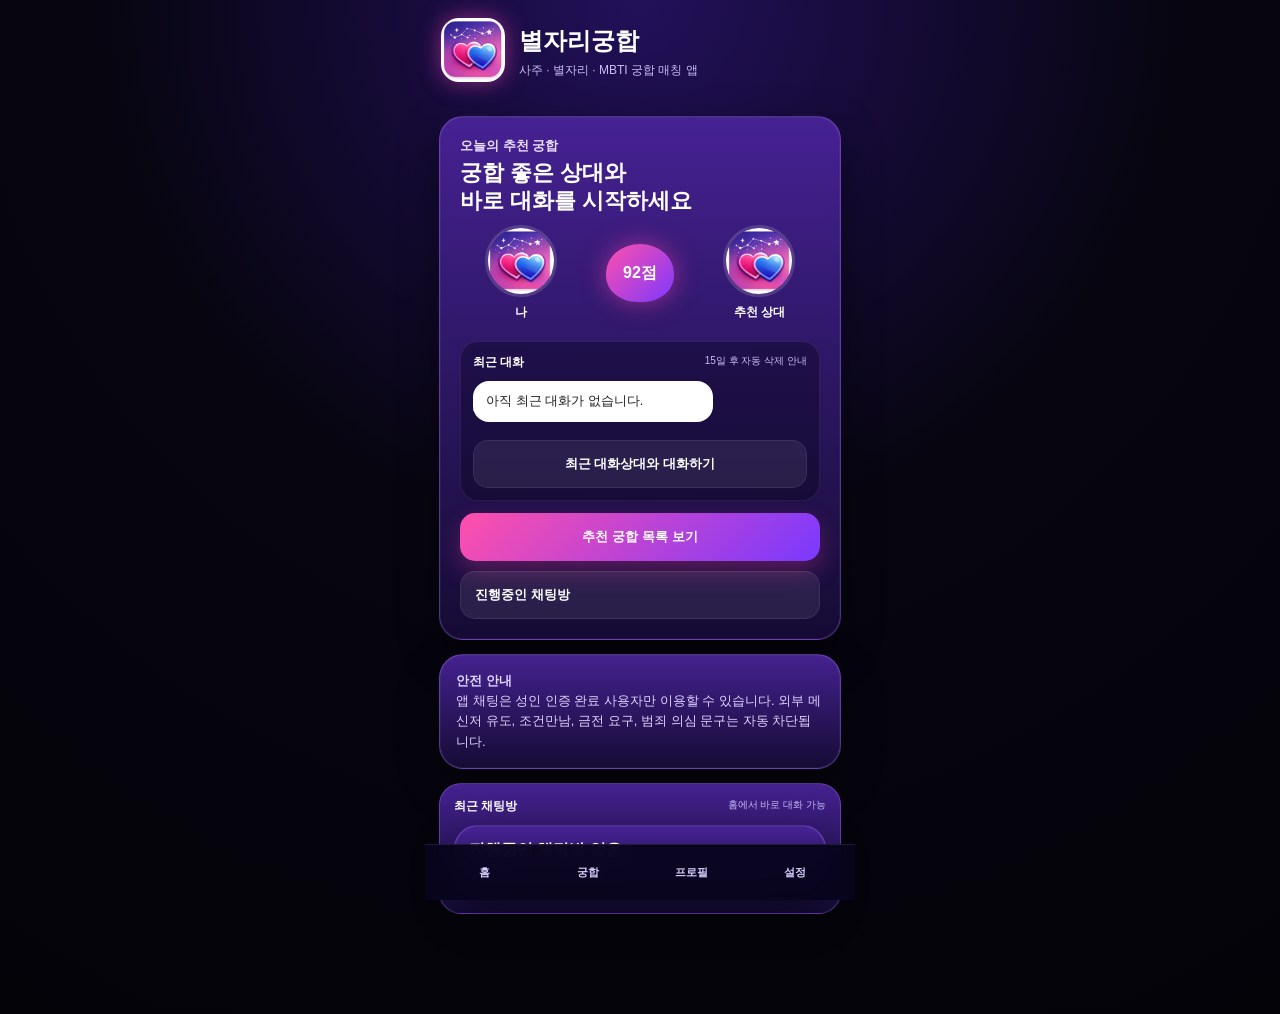
==== commit 5c002b66: "Update index.html" ====
--- a/index.html
+++ b/index.html
@@ -1,36 +1,397 @@
-<!doctype html>
+<!DOCTYPE html>
 <html lang="ko">
 <head>
   <meta charset="UTF-8" />
   <meta name="viewport" content="width=device-width, initial-scale=1, viewport-fit=cover" />
-  <meta name="theme-color" content="#12101d" />
-  <title>나의 인연</title>
+  <title>별자리궁합 · 사주팔자궁합 · MBTI 궁합 매칭앱</title>
   <link rel="stylesheet" href="./style.css" />
 </head>
+
 <body>
-  <div id="app" class="app-shell">
+  <div id="app">
+
+    <!-- 01. 상단 -->
     <header class="app-header">
+      <div class="brand-row">
+        <div class="app-icon">
+          <img src="./assets/app-icon.png" alt="앱 아이콘" />
+        </div>
+        <div>
+          <h1>별자리궁합</h1>
+          <p>사주 · 별자리 · MBTI 궁합 매칭 앱</p>
+        </div>
+      </div>
+    </header>
+
+    <!-- 02. 홈 화면 -->
+<main class="screen active" id="screen-home">
+  <section class="home-card home-chat-combo">
+    <div class="home-title-row">
       <div>
-        <p class="eyebrow">성인 전용 궁합 매칭</p>
-        <h1 id="appTitle">나의 인연</h1>
-        <p class="subtitle">사주팔자 · MBTI · 별자리 궁합 매칭 앱</p>
-      </div>
-      <button id="adminHiddenEntry" class="ghost-btn" aria-label="관리자 숨김 진입">앱 정보</button>
-    </header>
-
-    <main id="screenRoot" class="screen-root"></main>
-
-    <nav class="bottom-nav" aria-label="하단 메뉴">
-      <button data-tab="home" class="nav-btn active">홈</button>
-      <button data-tab="match" class="nav-btn">궁합</button>
-      <button data-tab="chat" class="nav-btn">채팅</button>
-      <button data-tab="profile" class="nav-btn">프로필</button>
-      <button data-tab="settings" class="nav-btn">설정</button>
-    </nav>
-  </div>
-
-  <div id="toast" class="toast hidden"></div>
-
-  <script type="module" src="./app.js"></script>
+        <p class="mini-title left">오늘의 추천 궁합</p>
+        <h2>궁합 좋은 상대와<br>바로 대화를 시작하세요</h2>
+      </div>
+     
+    </div>
+
+    <div class="best-match">
+      <div class="profile-small">
+        <img src="./assets/profile-man.png" alt="내 프로필" />
+        <span>나</span>
+      </div>
+      <div class="heart-score"><span>92점</span></div>
+      <div class="profile-small">
+        <img src="./assets/profile-woman.png" alt="상대 프로필" />
+        <span>추천 상대</span>
+      </div>
+    </div>
+
+<div class="home-quick-chat">
+  <div class="chat-preview-head">
+    <strong>최근 대화</strong>
+    <span>15일 후 자동 삭제 안내</span>
+  </div>
+
+  <div id="homeRecentChat">
+    <div class="chat-bubble other">아직 최근 대화가 없습니다.</div>
+  </div>
+
+  <button class="sub-btn" onclick="openRecentChatFromHome()">
+    최근 대화상대와 대화하기
+  </button>
+</div>
+
+    <button class="primary-btn" onclick="goScreen('matches')">추천 궁합 목록 보기</button>
+    <button class="sub-btn" onclick="goScreen('chatList')">진행중인 채팅방</button>
+  </section>
+
+  <section class="notice-card">
+    <strong>안전 안내</strong>
+    <p>
+      앱 채팅은 성인 인증 완료 사용자만 이용할 수 있습니다.
+      외부 메신저 유도, 조건만남, 금전 요구, 범죄 의심 문구는 자동 차단됩니다.
+    </p>
+  </section>
+<section class="home-chat-list">
+  <div class="chat-preview-head">
+    <strong>최근 채팅방</strong>
+    <span>홈에서 바로 대화 가능</span>
+  </div>
+
+  <div id="homeChatRoomList">
+    <div class="match-card">
+      <h3>진행중인 채팅방 없음</h3>
+      <p>궁합 상세 페이지에서 채팅을 시작하면 여기에 표시됩니다.</p>
+    </div>
+  </div>
+</section>
+</main>
+
+    <!-- 03. 추천 궁합 목록 -->
+    <main class="screen" id="screen-matches">
+      <div class="screen-title">
+        <h2>추천 궁합 목록</h2>
+        <p>50점 이상만 프로필 열람 및 채팅 연결이 가능합니다.</p>
+      </div>
+
+      <div class="filter-tabs">
+        <button class="tab active">전체</button>
+        <button class="tab">50점 이상</button>
+        <button class="tab">접속중</button>
+      </div>
+
+      <section id="matchList" class="match-list"></section>
+    </main>
+
+    <!-- 04. 궁합 상세 -->
+    <main class="screen" id="screen-detail">
+      <div class="detail-top">
+        <button class="back-btn" onclick="goScreen('matches')">‹</button>
+        <h2>궁합 상세 페이지</h2>
+      </div>
+
+      <section class="detail-card">
+        <div class="detail-users">
+          <div>
+            <img src="./assets/profile-man.png" alt="나" />
+            <span>나</span>
+          </div>
+
+          <div class="big-heart">
+            <strong id="detailTotalScore">82점</strong>
+          </div>
+
+          <div>
+            <img src="./assets/profile-woman.png" alt="상대" />
+            <span id="detailPartnerName">지우</span>
+          </div>
+        </div>
+
+        <div class="score-box">
+          <h3>종합 궁합 점수</h3>
+          <p><strong id="detailGrade">좋은 궁합</strong></p>
+          <p id="detailReason">
+            사주, MBTI, 별자리 궁합을 종합하여 계산한 결과입니다.
+          </p>
+        </div>
+
+        <div class="score-bars">
+  <div class="bar-item">
+    <div class="bar-label">사주 궁합</div>
+    <div class="bar-bg">
+      <div id="barSaju" class="bar-fill"></div>
+    </div>
+    <div id="detailSajuScore" class="bar-score"></div>
+  </div>
+
+  <div class="bar-item">
+    <div class="bar-label">MBTI 궁합</div>
+    <div class="bar-bg">
+      <div id="barMbti" class="bar-fill"></div>
+    </div>
+    <div id="detailMbtiScore" class="bar-score"></div>
+  </div>
+
+  <div class="bar-item">
+    <div class="bar-label">별자리 궁합</div>
+    <div class="bar-bg">
+      <div id="barStar" class="bar-fill"></div>
+    </div>
+    <div id="detailStarScore" class="bar-score"></div>
+  </div>
+</div>
+
+        <div class="analysis-card">
+          <h3>사주 세부 흐름</h3>
+          <p id="detailSajuText">
+            년지, 월지, 일지, 시지 기준으로 인생 구간별 궁합 흐름을 보여줍니다.
+          </p>
+        </div>
+
+        <div class="analysis-card">
+          <h3>MBTI 궁합 설명</h3>
+          <p id="detailMbtiText">
+            성향 차이와 대화 방식, 감정 표현 방식의 조화를 기준으로 설명합니다.
+          </p>
+        </div>
+
+        <div class="analysis-card">
+          <h3>별자리 궁합 설명</h3>
+          <p id="detailStarText">
+            감정 흐름, 관계 속도, 끌림과 안정감을 기준으로 설명합니다.
+          </p>
+        </div>
+
+        <button class="primary-btn" id="detailChatBtn" onclick="openChatFromDetail()">
+          채팅 시작하기
+        </button>
+      </section>
+    </main>
+
+    <!-- 05. 채팅방 리스트 -->
+    <main class="screen" id="screen-chatList">
+      <div class="screen-title">
+        <h2>진행중인 채팅방</h2>
+        <p>채팅 내용은 일정 기간 후 자동 삭제됩니다.</p>
+      </div>
+
+      <section id="chatRoomList" class="chat-room-list"></section>
+    </main>
+
+    <!-- 06. 채팅 화면 -->
+    <main class="screen" id="screen-chat">
+      <div class="chat-header">
+        <button class="back-btn" onclick="goScreen('chatList')">‹</button>
+        <div>
+          <h2 id="chatPartnerName">상대</h2>
+          <p>채팅 내용은 15일 후 자동 삭제될 수 있습니다.</p>
+        </div>
+      </div>
+
+      <section class="chat-warning">
+        외부 메신저 유도, 조건만남, 금전 요구, 연락처 교환 유도 문구는 차단될 수 있습니다.
+      </section>
+
+      <section id="chatMessages" class="chat-messages"></section>
+
+      <div class="chat-input-box">
+        <input id="chatInput" type="text" placeholder="메시지를 입력하세요" />
+        <button onclick="sendMessage()">전송</button>
+      </div>
+    </main>
+
+    <!-- 07. 프로필 -->
+    <main class="screen" id="screen-profile">
+      <div class="screen-title">
+        <h2>프로필 입력</h2>
+        <p>생년월일시는 외부에 공개되지 않고 궁합 계산에만 사용됩니다.</p>
+      </div>
+
+      <section class="form-card">
+        <label>프로필 이미지</label>
+        <input type="file" accept="image/*" id="profileImage" />
+
+        <label>닉네임</label>
+        <input id="nickname" type="text" placeholder="닉네임" />
+
+        <label>성별</label>
+        <select id="gender">
+          <option value="">선택</option>
+          <option value="male">남성</option>
+          <option value="female">여성</option>
+        </select>
+
+        <label>생년월일시</label>
+        <div class="grid-4">
+          <input id="birthYear" type="number" placeholder="연도" />
+          <input id="birthMonth" type="number" placeholder="월" />
+          <input id="birthDay" type="number" placeholder="일" />
+          <input id="birthHour" type="number" placeholder="시" />
+        </div>
+
+        <label>MBTI</label>
+        <select id="mbti">
+          <option value="">선택</option>
+          <option>INTJ</option><option>INTP</option><option>ENTJ</option><option>ENTP</option>
+          <option>INFJ</option><option>INFP</option><option>ENFJ</option><option>ENFP</option>
+          <option>ISTJ</option><option>ISFJ</option><option>ESTJ</option><option>ESFJ</option>
+          <option>ISTP</option><option>ISFP</option><option>ESTP</option><option>ESFP</option>
+        </select>
+
+        <label>지역</label>
+        <select id="region">
+          <option value="">선택</option>
+          <option>서울특별시</option>
+          <option>부산광역시</option>
+          <option>대구광역시</option>
+          <option>인천광역시</option>
+          <option>광주광역시</option>
+          <option>대전광역시</option>
+          <option>울산광역시</option>
+          <option>세종특별자치시</option>
+          <option>경기도</option>
+          <option>강원특별자치도</option>
+          <option>충청북도</option>
+          <option>충청남도</option>
+          <option>전라북도</option>
+          <option>전라남도</option>
+          <option>경상북도</option>
+          <option>경상남도</option>
+          <option>제주특별자치도</option>
+        </select>
+
+        <label>키 / 직업 / 학력 / 연봉</label>
+        <div class="grid-2">
+          <input id="height" type="text" placeholder="키" />
+          <input id="job" type="text" placeholder="직업" />
+          <input id="education" type="text" placeholder="학력" />
+          <input id="income" type="text" placeholder="연봉" />
+        </div>
+
+        <label>체형 / 스타일 / 주량 / 흡연</label>
+        <div class="grid-2">
+          <input id="bodyType" type="text" placeholder="체형" />
+          <input id="styleType" type="text" placeholder="스타일" />
+          <input id="drink" type="text" placeholder="주량" />
+          <input id="smoke" type="text" placeholder="흡연유무" />
+        </div>
+
+        <label>자기소개</label>
+        <textarea id="intro" placeholder="자신을 표현할 수 있는 소개글"></textarea>
+
+        <label>선호하는 체형/스타일</label>
+        <textarea id="preference" placeholder="선호하는 상대 스타일"></textarea>
+
+        <button class="primary-btn" onclick="saveProfile()">프로필 저장</button>
+      </section>
+    </main>
+
+    <!-- 08. 웹 연동 -->
+    <main class="screen" id="screen-webLink">
+      <div class="screen-title">
+        <h2>웹 궁합 서비스</h2>
+        <p>웹에서는 채팅 없이 재미용 궁합 확인만 제공합니다.</p>
+      </div>
+
+      <section class="notice-card">
+        <p>
+          웹페이지는 전 연령이 이용 가능한 재미용 궁합 서비스로 운영하고,
+          앱은 성인 인증 후 채팅 가능한 매칭 서비스로 분리합니다.
+        </p>
+
+        <button class="primary-btn" onclick="openWebService()">
+          웹 궁합 페이지 열기
+        </button>
+      </section>
+    </main>
+
+    <!-- 09. 설정 -->
+    <main class="screen" id="screen-settings">
+      <div class="screen-title">
+        <h2>설정</h2>
+        <p>알림, 약관, 신고, 계정 관리를 확인합니다.</p>
+      </div>
+
+      <section class="setting-list">
+        <button onclick="toggleAlarmSetting()">실시간 채팅 알림 설정</button>
+        <button onclick="openTextModal('terms')">이용약관</button>
+        <button onclick="openTextModal('privacy')">개인정보처리방침</button>
+        <button onclick="openTextModal('ugc')">UGC 이용약관</button>
+        <button onclick="openTextModal('report')">신고/차단 정책</button>
+        <button onclick="openTextModal('delete')">계정 삭제 안내</button>
+        <button onclick="openTextModal('contact')">문의하기</button>
+
+        <button class="hidden-admin-entry" onclick="openAdminGate()">
+          앱 정보
+        </button>
+      </section>
+    </main>
+
+    <!-- 10. 관리자 -->
+    <main class="screen" id="screen-admin">
+      <div class="screen-title">
+        <h2>관리자 통계</h2>
+        <p>일반 사용자에게는 숨겨진 관리자 화면입니다.</p>
+      </div>
+
+<section class="admin-grid">
+  <div><span>오늘 가입자</span><strong id="adminTodayUsers">0명</strong></div>
+  <div><span>전체 가입자</span><strong id="adminTotalUsers">0명</strong></div>
+  <div><span>10대</span><strong id="adminAge10">0명</strong></div>
+  <div><span>20대</span><strong id="adminAge20">0명</strong></div>
+  <div><span>30대</span><strong id="adminAge30">0명</strong></div>
+  <div><span>40대</span><strong id="adminAge40">0명</strong></div>
+  <div><span>50대 이상</span><strong id="adminAge50">0명</strong></div>
+  <div><span>현재 접속자</span><strong id="adminOnlineUsers">0명</strong></div>
+</section>
+
+<section class="admin-chat-stats">
+  <h3>시간대별 채팅 데이터</h3>
+  <div id="adminChatHourly"></div>
+</section>
+    </main>
+
+    <!-- 11. 하단 메뉴 -->
+<nav class="bottom-nav">
+  <button onclick="goScreen('home')">홈</button>
+  <button onclick="goScreen('matches')">궁합</button>
+  <button onclick="goScreen('profile')">프로필</button>
+  <button onclick="goScreen('settings')">설정</button>
+</nav>
+
+    <!-- 12. 공통 모달 -->
+    <div class="modal" id="textModal">
+      <div class="modal-box">
+        <button class="modal-close" onclick="closeTextModal()">닫기</button>
+        <h2 id="modalTitle"></h2>
+        <div id="modalBody"></div>
+      </div>
+    </div>
+
+  </div>
+
+  <script src="./script-1.js"></script>
+  <script src="./script-2.js"></script>
+  <script src="./script-3.js"></script>
 </body>
 </html>
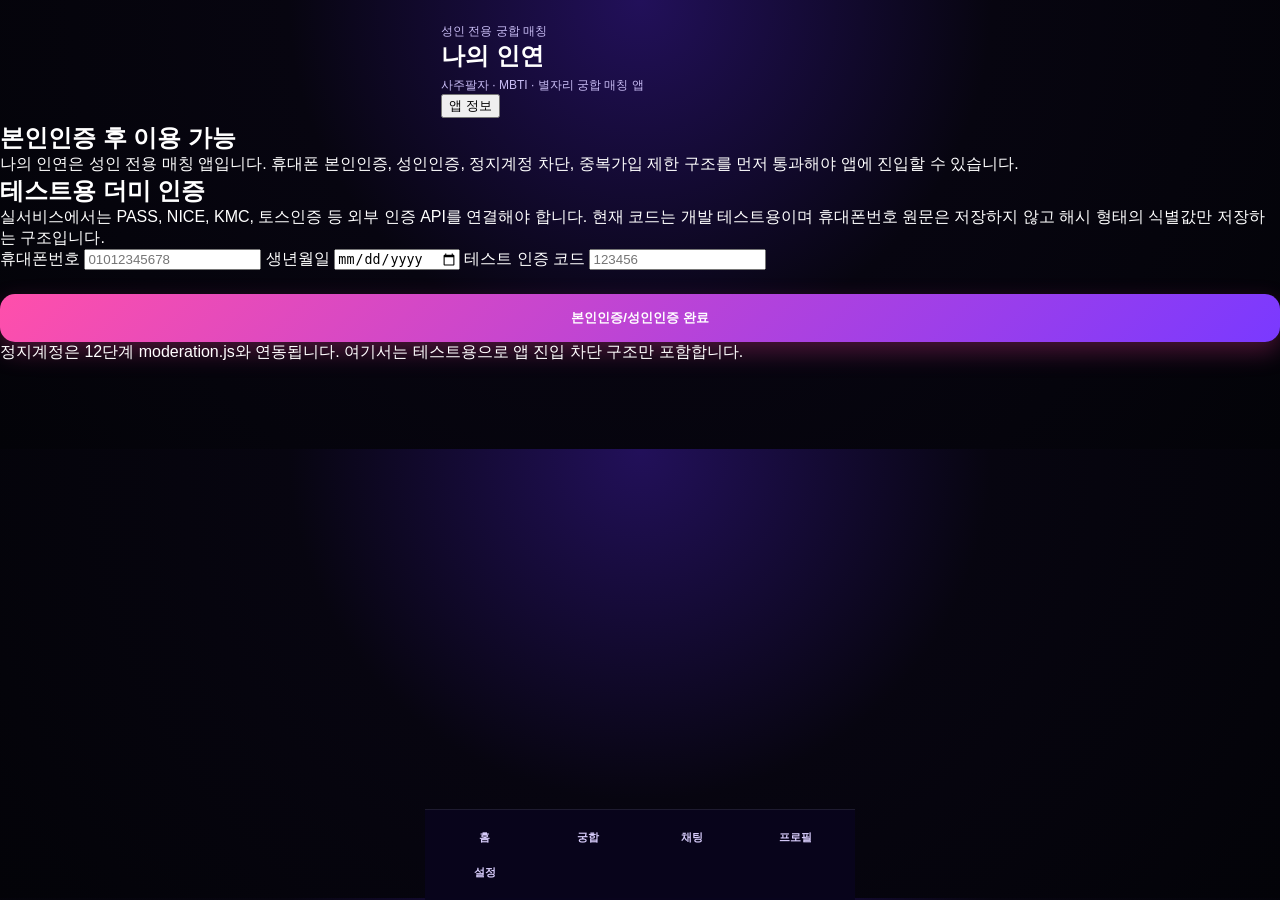
==== commit aacecb08: "Update index.html" ====
--- a/index.html
+++ b/index.html
@@ -1,397 +1,36 @@
-<!DOCTYPE html>
+<!doctype html>
 <html lang="ko">
 <head>
   <meta charset="UTF-8" />
   <meta name="viewport" content="width=device-width, initial-scale=1, viewport-fit=cover" />
-  <title>별자리궁합 · 사주팔자궁합 · MBTI 궁합 매칭앱</title>
+  <meta name="theme-color" content="#12101d" />
+  <title>나의 인연</title>
   <link rel="stylesheet" href="./style.css" />
 </head>
-
 <body>
-  <div id="app">
-
-    <!-- 01. 상단 -->
+  <div id="app" class="app-shell">
     <header class="app-header">
-      <div class="brand-row">
-        <div class="app-icon">
-          <img src="./assets/app-icon.png" alt="앱 아이콘" />
-        </div>
-        <div>
-          <h1>별자리궁합</h1>
-          <p>사주 · 별자리 · MBTI 궁합 매칭 앱</p>
-        </div>
+      <div>
+        <p class="eyebrow">성인 전용 궁합 매칭</p>
+        <h1 id="appTitle">나의 인연</h1>
+        <p class="subtitle">사주팔자 · MBTI · 별자리 궁합 매칭 앱</p>
       </div>
+      <button id="adminHiddenEntry" class="ghost-btn" aria-label="관리자 숨김 진입">앱 정보</button>
     </header>
 
-    <!-- 02. 홈 화면 -->
-<main class="screen active" id="screen-home">
-  <section class="home-card home-chat-combo">
-    <div class="home-title-row">
-      <div>
-        <p class="mini-title left">오늘의 추천 궁합</p>
-        <h2>궁합 좋은 상대와<br>바로 대화를 시작하세요</h2>
-      </div>
-     
-    </div>
+    <main id="screenRoot" class="screen-root"></main>
 
-    <div class="best-match">
-      <div class="profile-small">
-        <img src="./assets/profile-man.png" alt="내 프로필" />
-        <span>나</span>
-      </div>
-      <div class="heart-score"><span>92점</span></div>
-      <div class="profile-small">
-        <img src="./assets/profile-woman.png" alt="상대 프로필" />
-        <span>추천 상대</span>
-      </div>
-    </div>
-
-<div class="home-quick-chat">
-  <div class="chat-preview-head">
-    <strong>최근 대화</strong>
-    <span>15일 후 자동 삭제 안내</span>
+    <nav class="bottom-nav" aria-label="하단 메뉴">
+      <button data-tab="home" class="nav-btn active">홈</button>
+      <button data-tab="match" class="nav-btn">궁합</button>
+      <button data-tab="chat" class="nav-btn">채팅</button>
+      <button data-tab="profile" class="nav-btn">프로필</button>
+      <button data-tab="settings" class="nav-btn">설정</button>
+    </nav>
   </div>
 
-  <div id="homeRecentChat">
-    <div class="chat-bubble other">아직 최근 대화가 없습니다.</div>
-  </div>
+  <div id="toast" class="toast hidden"></div>
 
-  <button class="sub-btn" onclick="openRecentChatFromHome()">
-    최근 대화상대와 대화하기
-  </button>
-</div>
-
-    <button class="primary-btn" onclick="goScreen('matches')">추천 궁합 목록 보기</button>
-    <button class="sub-btn" onclick="goScreen('chatList')">진행중인 채팅방</button>
-  </section>
-
-  <section class="notice-card">
-    <strong>안전 안내</strong>
-    <p>
-      앱 채팅은 성인 인증 완료 사용자만 이용할 수 있습니다.
-      외부 메신저 유도, 조건만남, 금전 요구, 범죄 의심 문구는 자동 차단됩니다.
-    </p>
-  </section>
-<section class="home-chat-list">
-  <div class="chat-preview-head">
-    <strong>최근 채팅방</strong>
-    <span>홈에서 바로 대화 가능</span>
-  </div>
-
-  <div id="homeChatRoomList">
-    <div class="match-card">
-      <h3>진행중인 채팅방 없음</h3>
-      <p>궁합 상세 페이지에서 채팅을 시작하면 여기에 표시됩니다.</p>
-    </div>
-  </div>
-</section>
-</main>
-
-    <!-- 03. 추천 궁합 목록 -->
-    <main class="screen" id="screen-matches">
-      <div class="screen-title">
-        <h2>추천 궁합 목록</h2>
-        <p>50점 이상만 프로필 열람 및 채팅 연결이 가능합니다.</p>
-      </div>
-
-      <div class="filter-tabs">
-        <button class="tab active">전체</button>
-        <button class="tab">50점 이상</button>
-        <button class="tab">접속중</button>
-      </div>
-
-      <section id="matchList" class="match-list"></section>
-    </main>
-
-    <!-- 04. 궁합 상세 -->
-    <main class="screen" id="screen-detail">
-      <div class="detail-top">
-        <button class="back-btn" onclick="goScreen('matches')">‹</button>
-        <h2>궁합 상세 페이지</h2>
-      </div>
-
-      <section class="detail-card">
-        <div class="detail-users">
-          <div>
-            <img src="./assets/profile-man.png" alt="나" />
-            <span>나</span>
-          </div>
-
-          <div class="big-heart">
-            <strong id="detailTotalScore">82점</strong>
-          </div>
-
-          <div>
-            <img src="./assets/profile-woman.png" alt="상대" />
-            <span id="detailPartnerName">지우</span>
-          </div>
-        </div>
-
-        <div class="score-box">
-          <h3>종합 궁합 점수</h3>
-          <p><strong id="detailGrade">좋은 궁합</strong></p>
-          <p id="detailReason">
-            사주, MBTI, 별자리 궁합을 종합하여 계산한 결과입니다.
-          </p>
-        </div>
-
-        <div class="score-bars">
-  <div class="bar-item">
-    <div class="bar-label">사주 궁합</div>
-    <div class="bar-bg">
-      <div id="barSaju" class="bar-fill"></div>
-    </div>
-    <div id="detailSajuScore" class="bar-score"></div>
-  </div>
-
-  <div class="bar-item">
-    <div class="bar-label">MBTI 궁합</div>
-    <div class="bar-bg">
-      <div id="barMbti" class="bar-fill"></div>
-    </div>
-    <div id="detailMbtiScore" class="bar-score"></div>
-  </div>
-
-  <div class="bar-item">
-    <div class="bar-label">별자리 궁합</div>
-    <div class="bar-bg">
-      <div id="barStar" class="bar-fill"></div>
-    </div>
-    <div id="detailStarScore" class="bar-score"></div>
-  </div>
-</div>
-
-        <div class="analysis-card">
-          <h3>사주 세부 흐름</h3>
-          <p id="detailSajuText">
-            년지, 월지, 일지, 시지 기준으로 인생 구간별 궁합 흐름을 보여줍니다.
-          </p>
-        </div>
-
-        <div class="analysis-card">
-          <h3>MBTI 궁합 설명</h3>
-          <p id="detailMbtiText">
-            성향 차이와 대화 방식, 감정 표현 방식의 조화를 기준으로 설명합니다.
-          </p>
-        </div>
-
-        <div class="analysis-card">
-          <h3>별자리 궁합 설명</h3>
-          <p id="detailStarText">
-            감정 흐름, 관계 속도, 끌림과 안정감을 기준으로 설명합니다.
-          </p>
-        </div>
-
-        <button class="primary-btn" id="detailChatBtn" onclick="openChatFromDetail()">
-          채팅 시작하기
-        </button>
-      </section>
-    </main>
-
-    <!-- 05. 채팅방 리스트 -->
-    <main class="screen" id="screen-chatList">
-      <div class="screen-title">
-        <h2>진행중인 채팅방</h2>
-        <p>채팅 내용은 일정 기간 후 자동 삭제됩니다.</p>
-      </div>
-
-      <section id="chatRoomList" class="chat-room-list"></section>
-    </main>
-
-    <!-- 06. 채팅 화면 -->
-    <main class="screen" id="screen-chat">
-      <div class="chat-header">
-        <button class="back-btn" onclick="goScreen('chatList')">‹</button>
-        <div>
-          <h2 id="chatPartnerName">상대</h2>
-          <p>채팅 내용은 15일 후 자동 삭제될 수 있습니다.</p>
-        </div>
-      </div>
-
-      <section class="chat-warning">
-        외부 메신저 유도, 조건만남, 금전 요구, 연락처 교환 유도 문구는 차단될 수 있습니다.
-      </section>
-
-      <section id="chatMessages" class="chat-messages"></section>
-
-      <div class="chat-input-box">
-        <input id="chatInput" type="text" placeholder="메시지를 입력하세요" />
-        <button onclick="sendMessage()">전송</button>
-      </div>
-    </main>
-
-    <!-- 07. 프로필 -->
-    <main class="screen" id="screen-profile">
-      <div class="screen-title">
-        <h2>프로필 입력</h2>
-        <p>생년월일시는 외부에 공개되지 않고 궁합 계산에만 사용됩니다.</p>
-      </div>
-
-      <section class="form-card">
-        <label>프로필 이미지</label>
-        <input type="file" accept="image/*" id="profileImage" />
-
-        <label>닉네임</label>
-        <input id="nickname" type="text" placeholder="닉네임" />
-
-        <label>성별</label>
-        <select id="gender">
-          <option value="">선택</option>
-          <option value="male">남성</option>
-          <option value="female">여성</option>
-        </select>
-
-        <label>생년월일시</label>
-        <div class="grid-4">
-          <input id="birthYear" type="number" placeholder="연도" />
-          <input id="birthMonth" type="number" placeholder="월" />
-          <input id="birthDay" type="number" placeholder="일" />
-          <input id="birthHour" type="number" placeholder="시" />
-        </div>
-
-        <label>MBTI</label>
-        <select id="mbti">
-          <option value="">선택</option>
-          <option>INTJ</option><option>INTP</option><option>ENTJ</option><option>ENTP</option>
-          <option>INFJ</option><option>INFP</option><option>ENFJ</option><option>ENFP</option>
-          <option>ISTJ</option><option>ISFJ</option><option>ESTJ</option><option>ESFJ</option>
-          <option>ISTP</option><option>ISFP</option><option>ESTP</option><option>ESFP</option>
-        </select>
-
-        <label>지역</label>
-        <select id="region">
-          <option value="">선택</option>
-          <option>서울특별시</option>
-          <option>부산광역시</option>
-          <option>대구광역시</option>
-          <option>인천광역시</option>
-          <option>광주광역시</option>
-          <option>대전광역시</option>
-          <option>울산광역시</option>
-          <option>세종특별자치시</option>
-          <option>경기도</option>
-          <option>강원특별자치도</option>
-          <option>충청북도</option>
-          <option>충청남도</option>
-          <option>전라북도</option>
-          <option>전라남도</option>
-          <option>경상북도</option>
-          <option>경상남도</option>
-          <option>제주특별자치도</option>
-        </select>
-
-        <label>키 / 직업 / 학력 / 연봉</label>
-        <div class="grid-2">
-          <input id="height" type="text" placeholder="키" />
-          <input id="job" type="text" placeholder="직업" />
-          <input id="education" type="text" placeholder="학력" />
-          <input id="income" type="text" placeholder="연봉" />
-        </div>
-
-        <label>체형 / 스타일 / 주량 / 흡연</label>
-        <div class="grid-2">
-          <input id="bodyType" type="text" placeholder="체형" />
-          <input id="styleType" type="text" placeholder="스타일" />
-          <input id="drink" type="text" placeholder="주량" />
-          <input id="smoke" type="text" placeholder="흡연유무" />
-        </div>
-
-        <label>자기소개</label>
-        <textarea id="intro" placeholder="자신을 표현할 수 있는 소개글"></textarea>
-
-        <label>선호하는 체형/스타일</label>
-        <textarea id="preference" placeholder="선호하는 상대 스타일"></textarea>
-
-        <button class="primary-btn" onclick="saveProfile()">프로필 저장</button>
-      </section>
-    </main>
-
-    <!-- 08. 웹 연동 -->
-    <main class="screen" id="screen-webLink">
-      <div class="screen-title">
-        <h2>웹 궁합 서비스</h2>
-        <p>웹에서는 채팅 없이 재미용 궁합 확인만 제공합니다.</p>
-      </div>
-
-      <section class="notice-card">
-        <p>
-          웹페이지는 전 연령이 이용 가능한 재미용 궁합 서비스로 운영하고,
-          앱은 성인 인증 후 채팅 가능한 매칭 서비스로 분리합니다.
-        </p>
-
-        <button class="primary-btn" onclick="openWebService()">
-          웹 궁합 페이지 열기
-        </button>
-      </section>
-    </main>
-
-    <!-- 09. 설정 -->
-    <main class="screen" id="screen-settings">
-      <div class="screen-title">
-        <h2>설정</h2>
-        <p>알림, 약관, 신고, 계정 관리를 확인합니다.</p>
-      </div>
-
-      <section class="setting-list">
-        <button onclick="toggleAlarmSetting()">실시간 채팅 알림 설정</button>
-        <button onclick="openTextModal('terms')">이용약관</button>
-        <button onclick="openTextModal('privacy')">개인정보처리방침</button>
-        <button onclick="openTextModal('ugc')">UGC 이용약관</button>
-        <button onclick="openTextModal('report')">신고/차단 정책</button>
-        <button onclick="openTextModal('delete')">계정 삭제 안내</button>
-        <button onclick="openTextModal('contact')">문의하기</button>
-
-        <button class="hidden-admin-entry" onclick="openAdminGate()">
-          앱 정보
-        </button>
-      </section>
-    </main>
-
-    <!-- 10. 관리자 -->
-    <main class="screen" id="screen-admin">
-      <div class="screen-title">
-        <h2>관리자 통계</h2>
-        <p>일반 사용자에게는 숨겨진 관리자 화면입니다.</p>
-      </div>
-
-<section class="admin-grid">
-  <div><span>오늘 가입자</span><strong id="adminTodayUsers">0명</strong></div>
-  <div><span>전체 가입자</span><strong id="adminTotalUsers">0명</strong></div>
-  <div><span>10대</span><strong id="adminAge10">0명</strong></div>
-  <div><span>20대</span><strong id="adminAge20">0명</strong></div>
-  <div><span>30대</span><strong id="adminAge30">0명</strong></div>
-  <div><span>40대</span><strong id="adminAge40">0명</strong></div>
-  <div><span>50대 이상</span><strong id="adminAge50">0명</strong></div>
-  <div><span>현재 접속자</span><strong id="adminOnlineUsers">0명</strong></div>
-</section>
-
-<section class="admin-chat-stats">
-  <h3>시간대별 채팅 데이터</h3>
-  <div id="adminChatHourly"></div>
-</section>
-    </main>
-
-    <!-- 11. 하단 메뉴 -->
-<nav class="bottom-nav">
-  <button onclick="goScreen('home')">홈</button>
-  <button onclick="goScreen('matches')">궁합</button>
-  <button onclick="goScreen('profile')">프로필</button>
-  <button onclick="goScreen('settings')">설정</button>
-</nav>
-
-    <!-- 12. 공통 모달 -->
-    <div class="modal" id="textModal">
-      <div class="modal-box">
-        <button class="modal-close" onclick="closeTextModal()">닫기</button>
-        <h2 id="modalTitle"></h2>
-        <div id="modalBody"></div>
-      </div>
-    </div>
-
-  </div>
-
-  <script src="./script-1.js"></script>
-  <script src="./script-2.js"></script>
-  <script src="./script-3.js"></script>
+  <script type="module" src="./app.js"></script>
 </body>
 </html>
